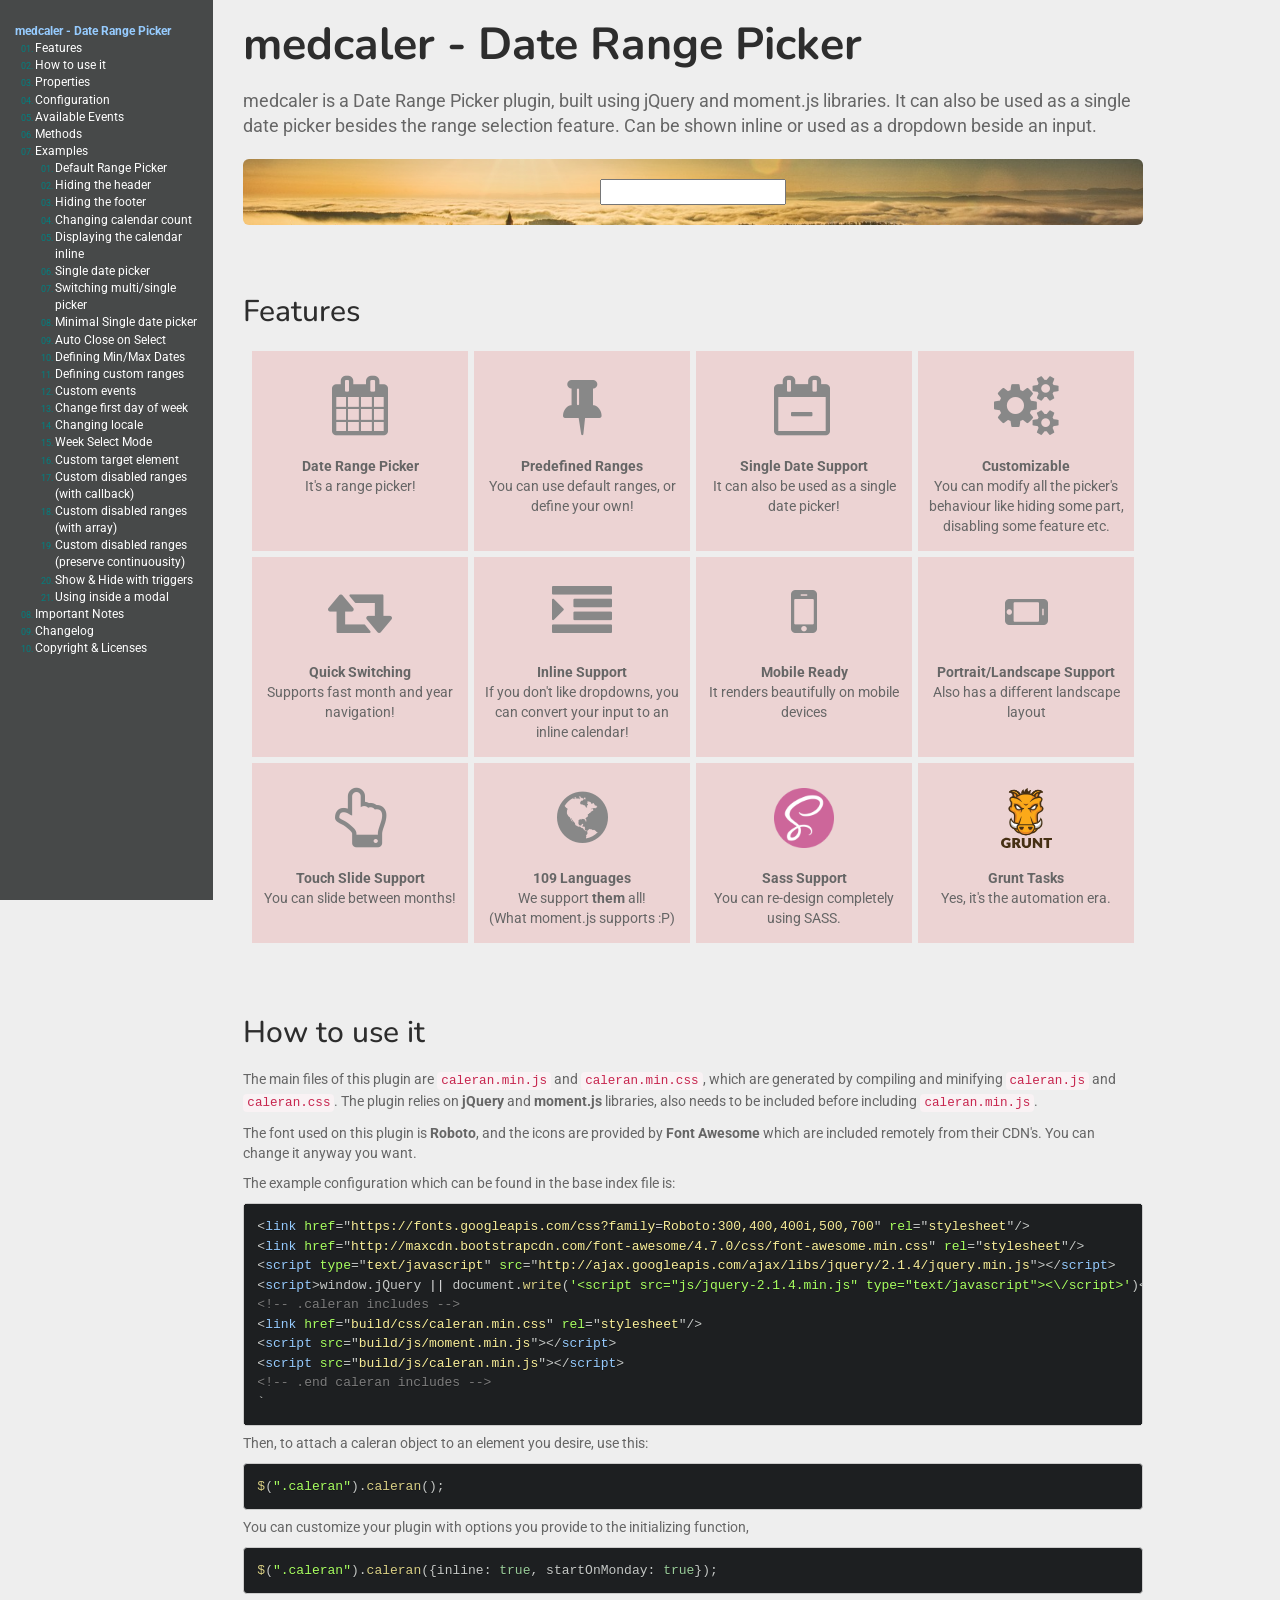
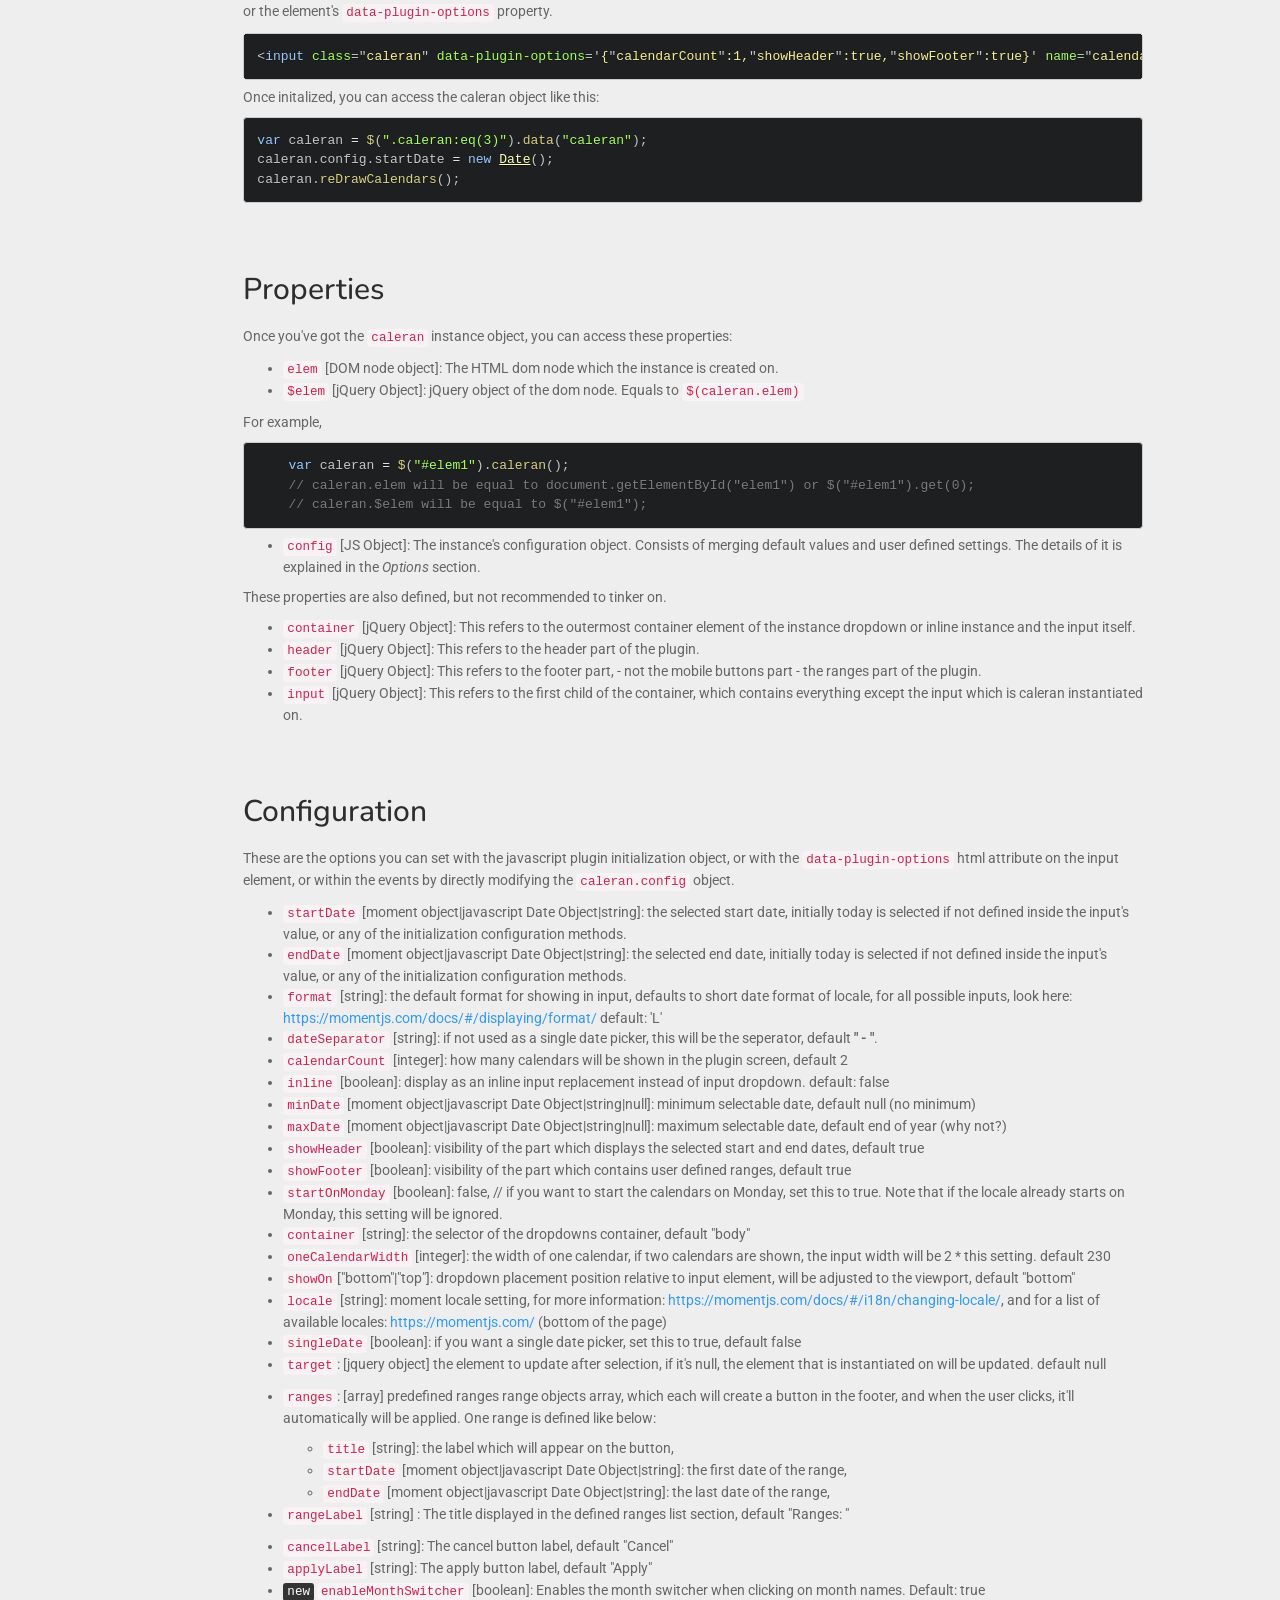
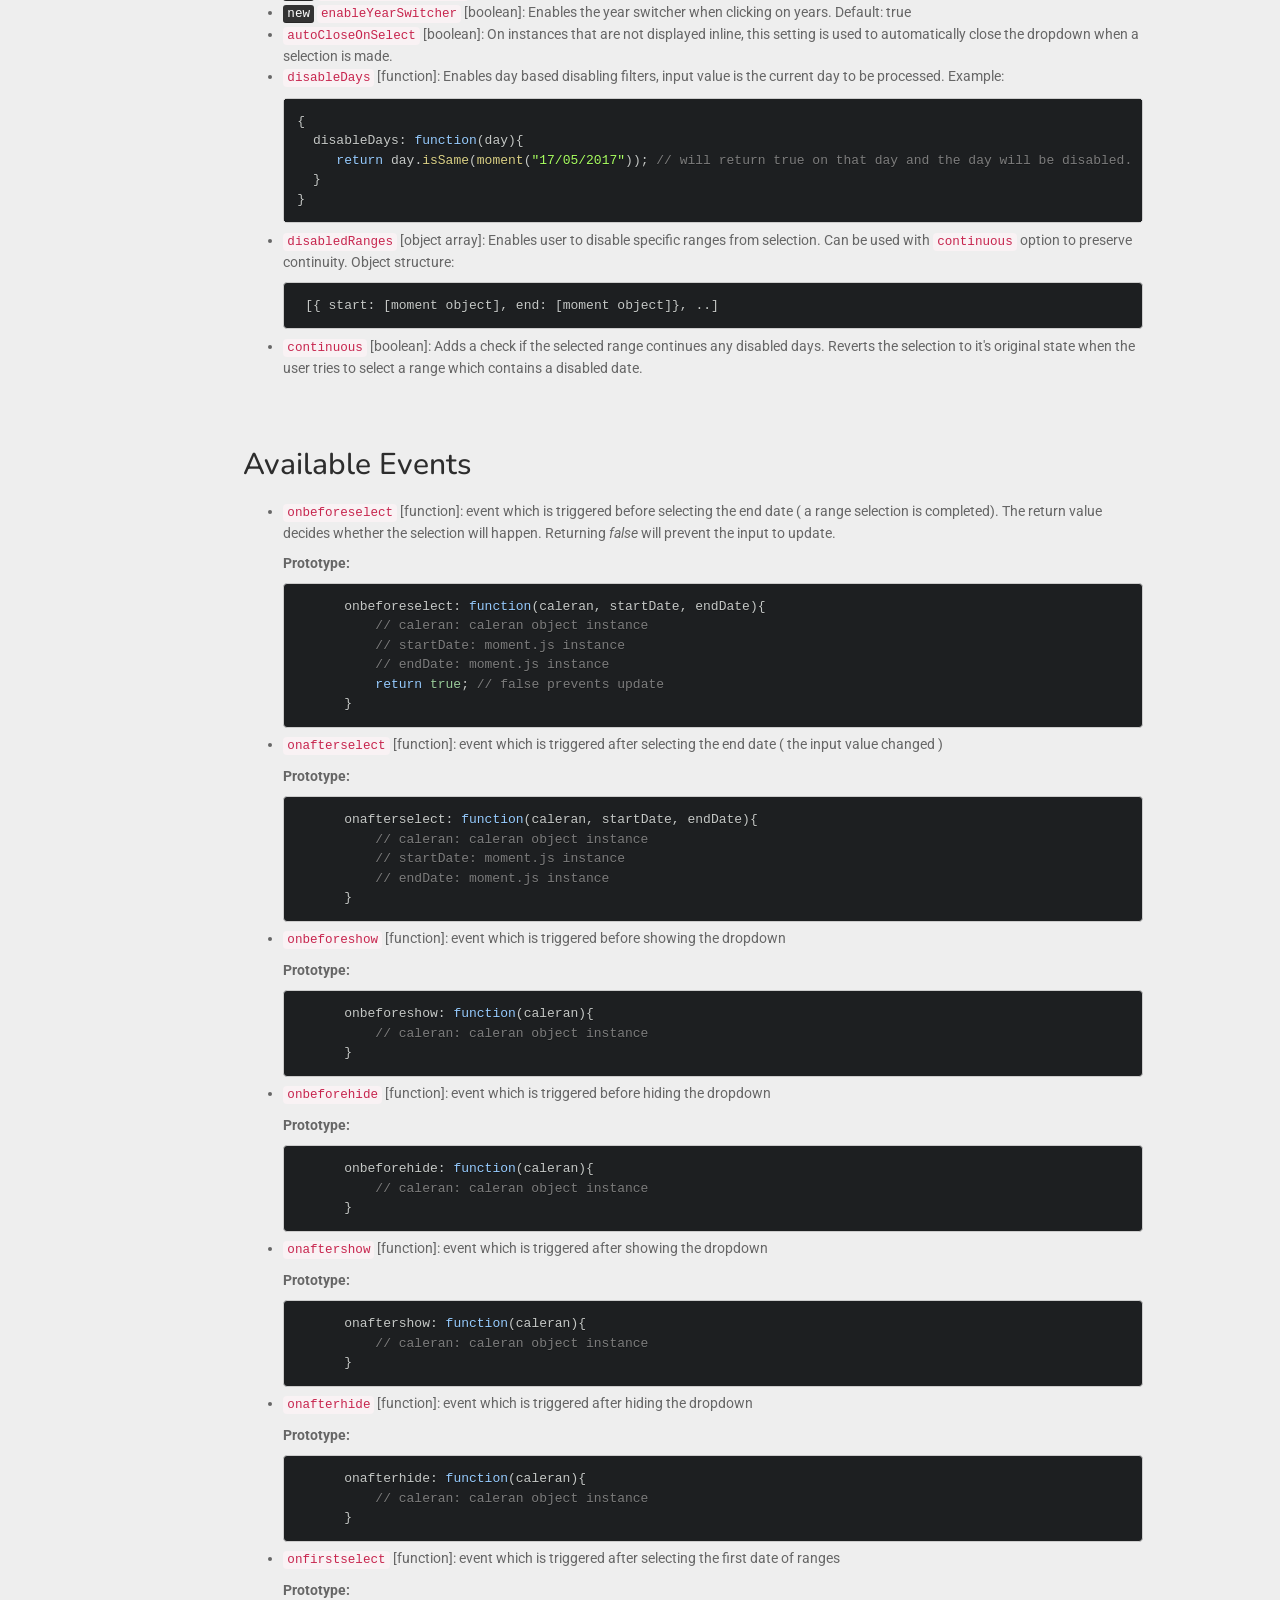
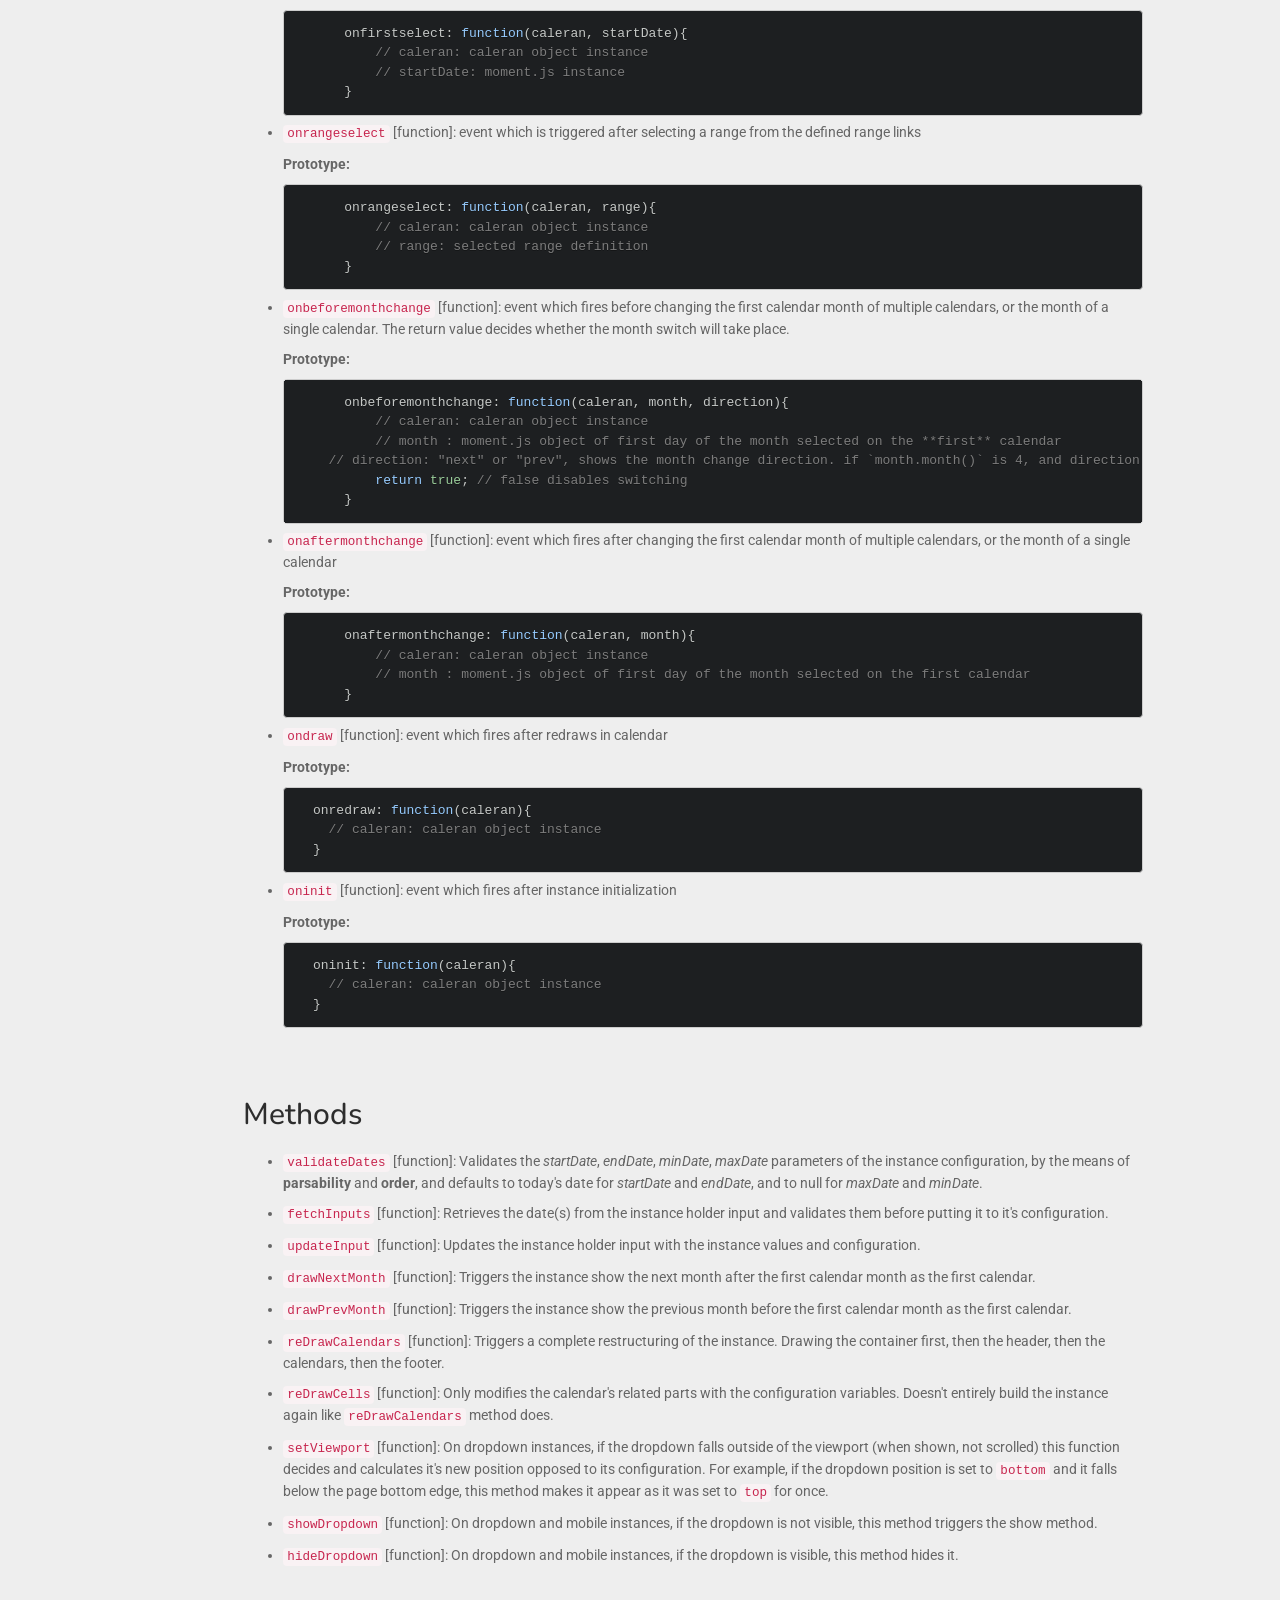
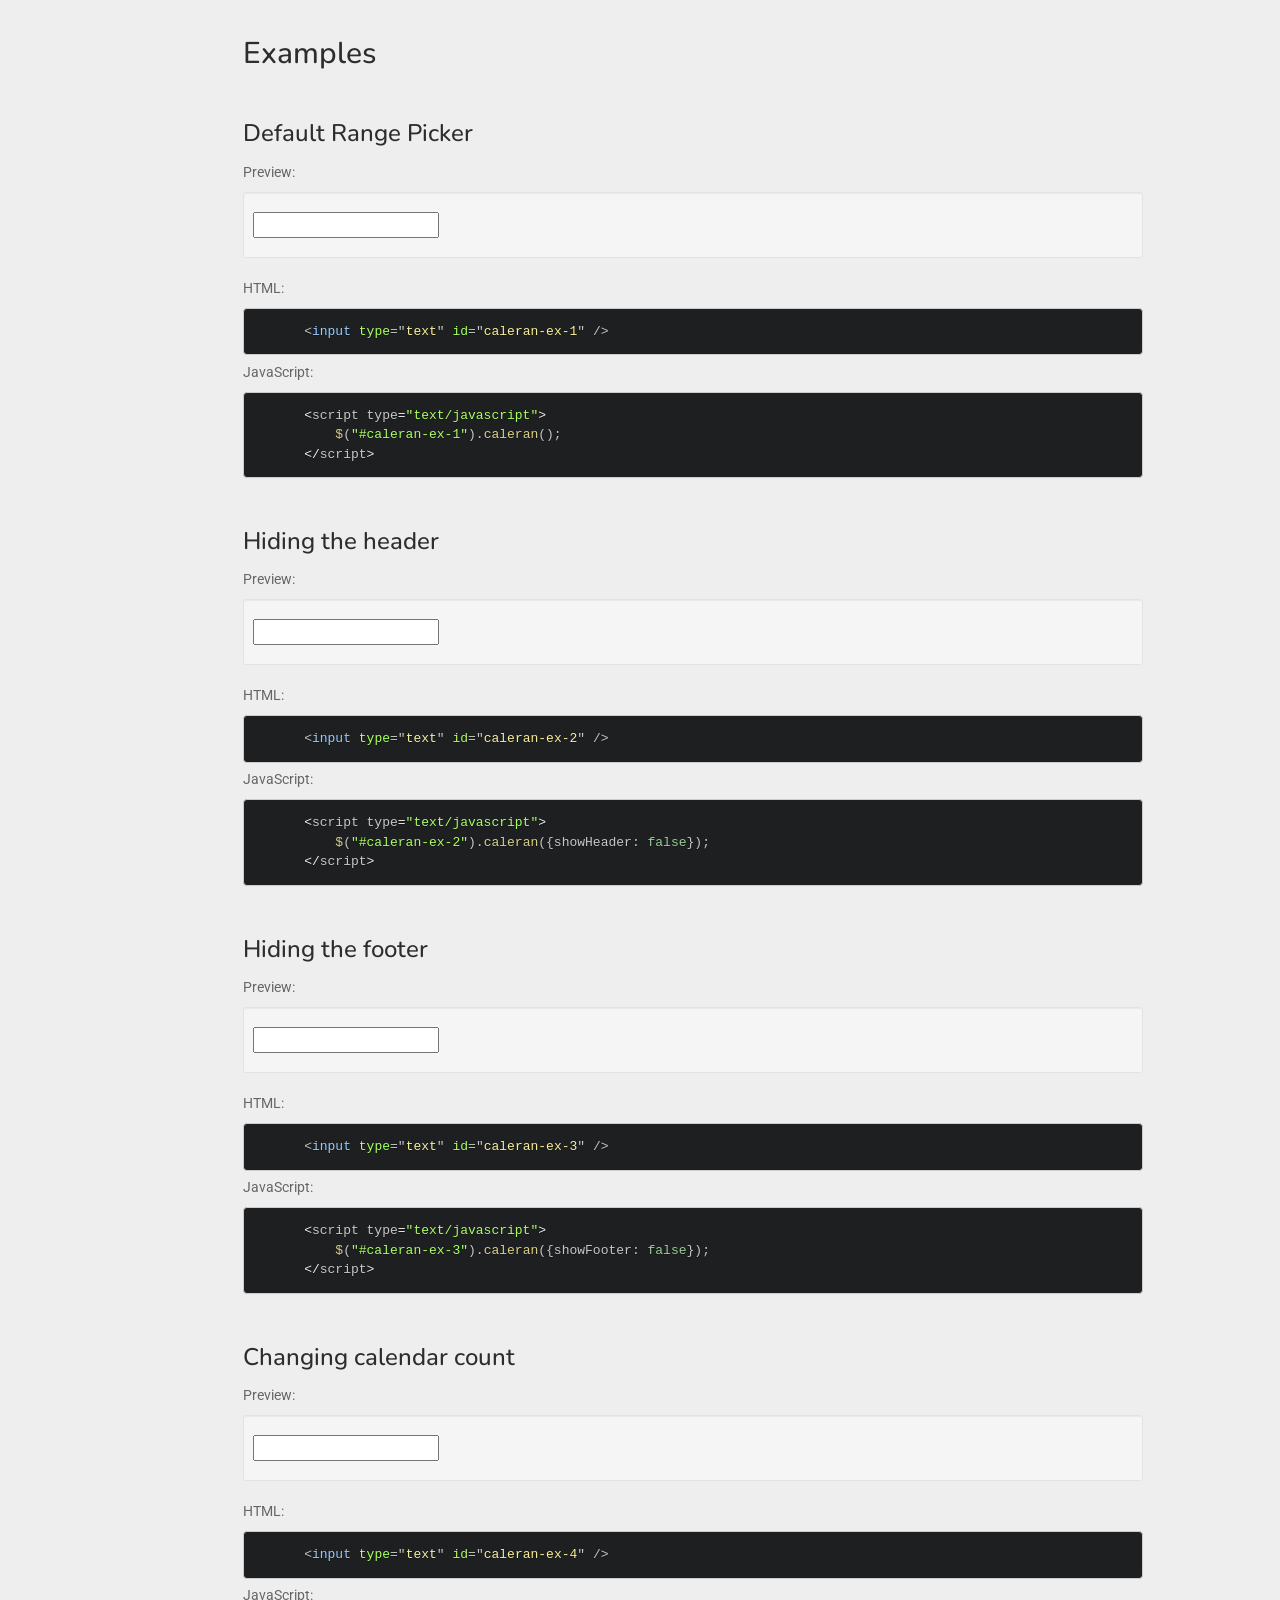
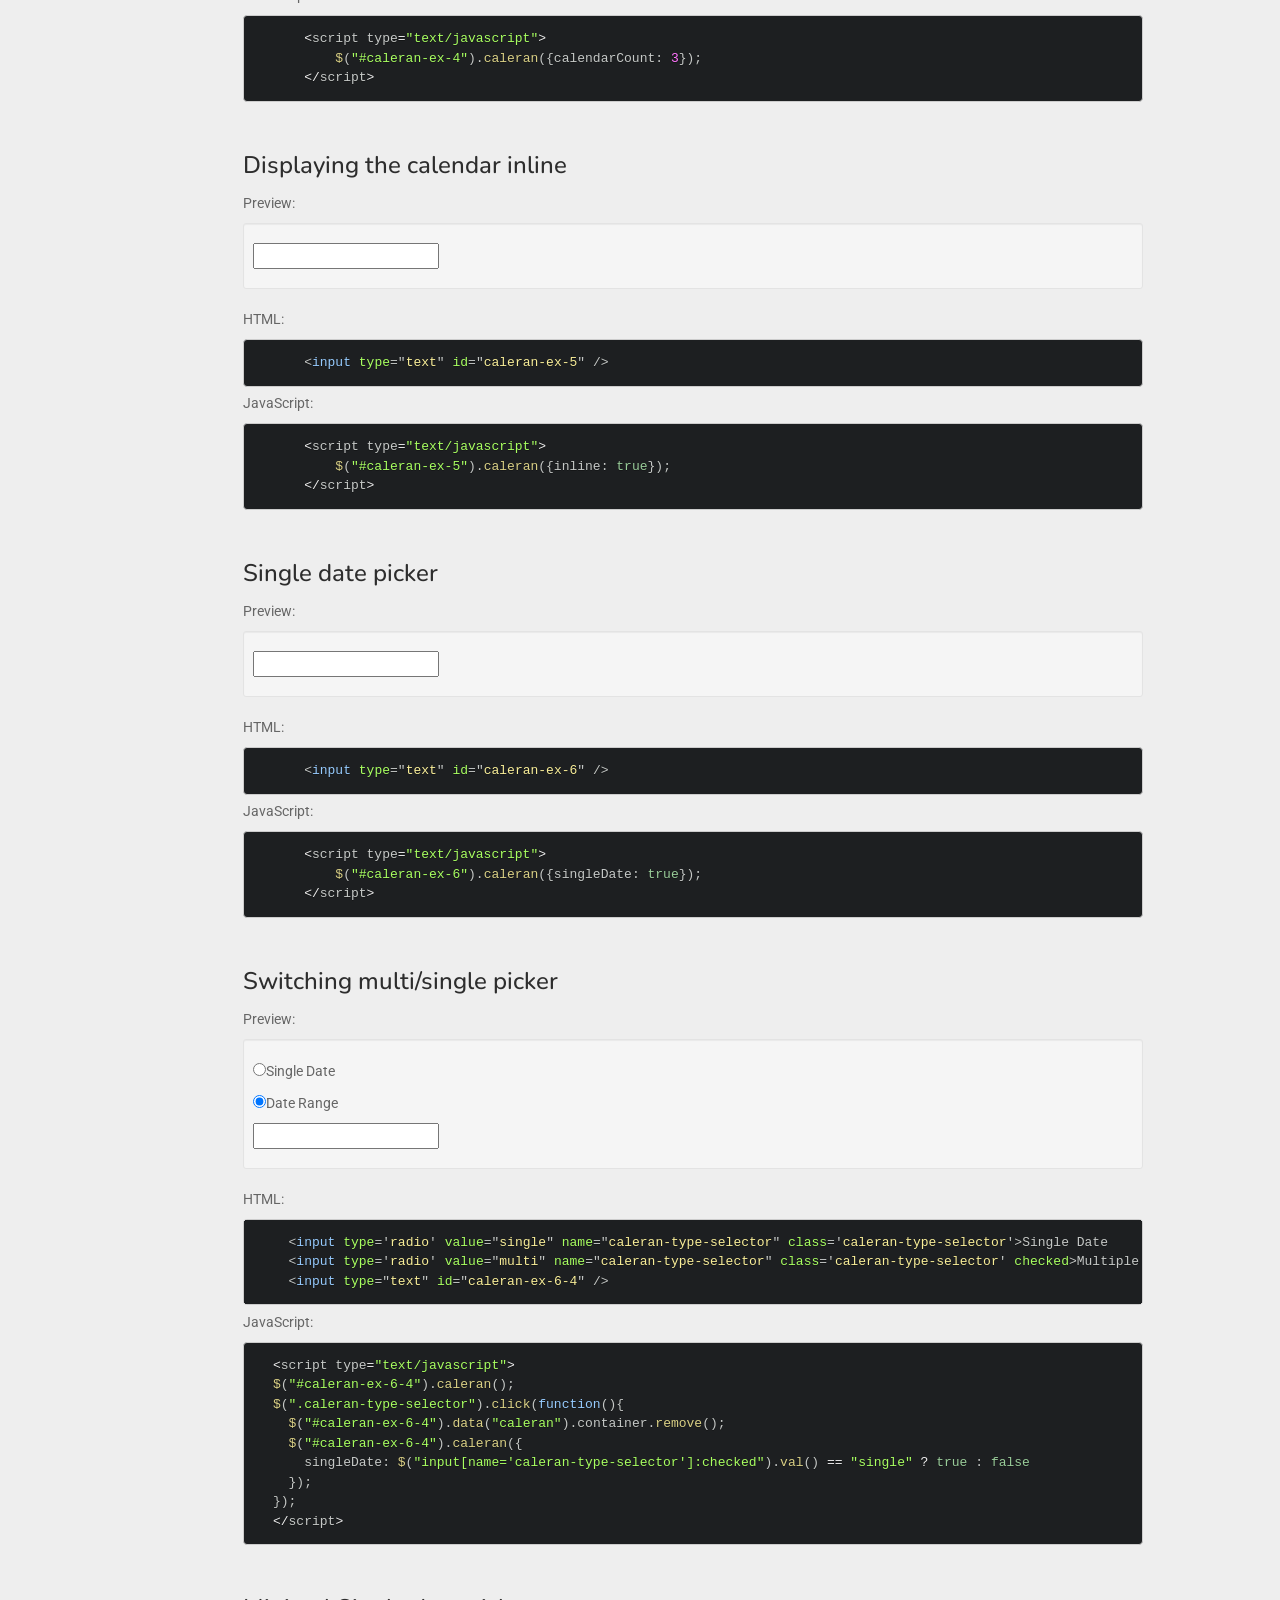
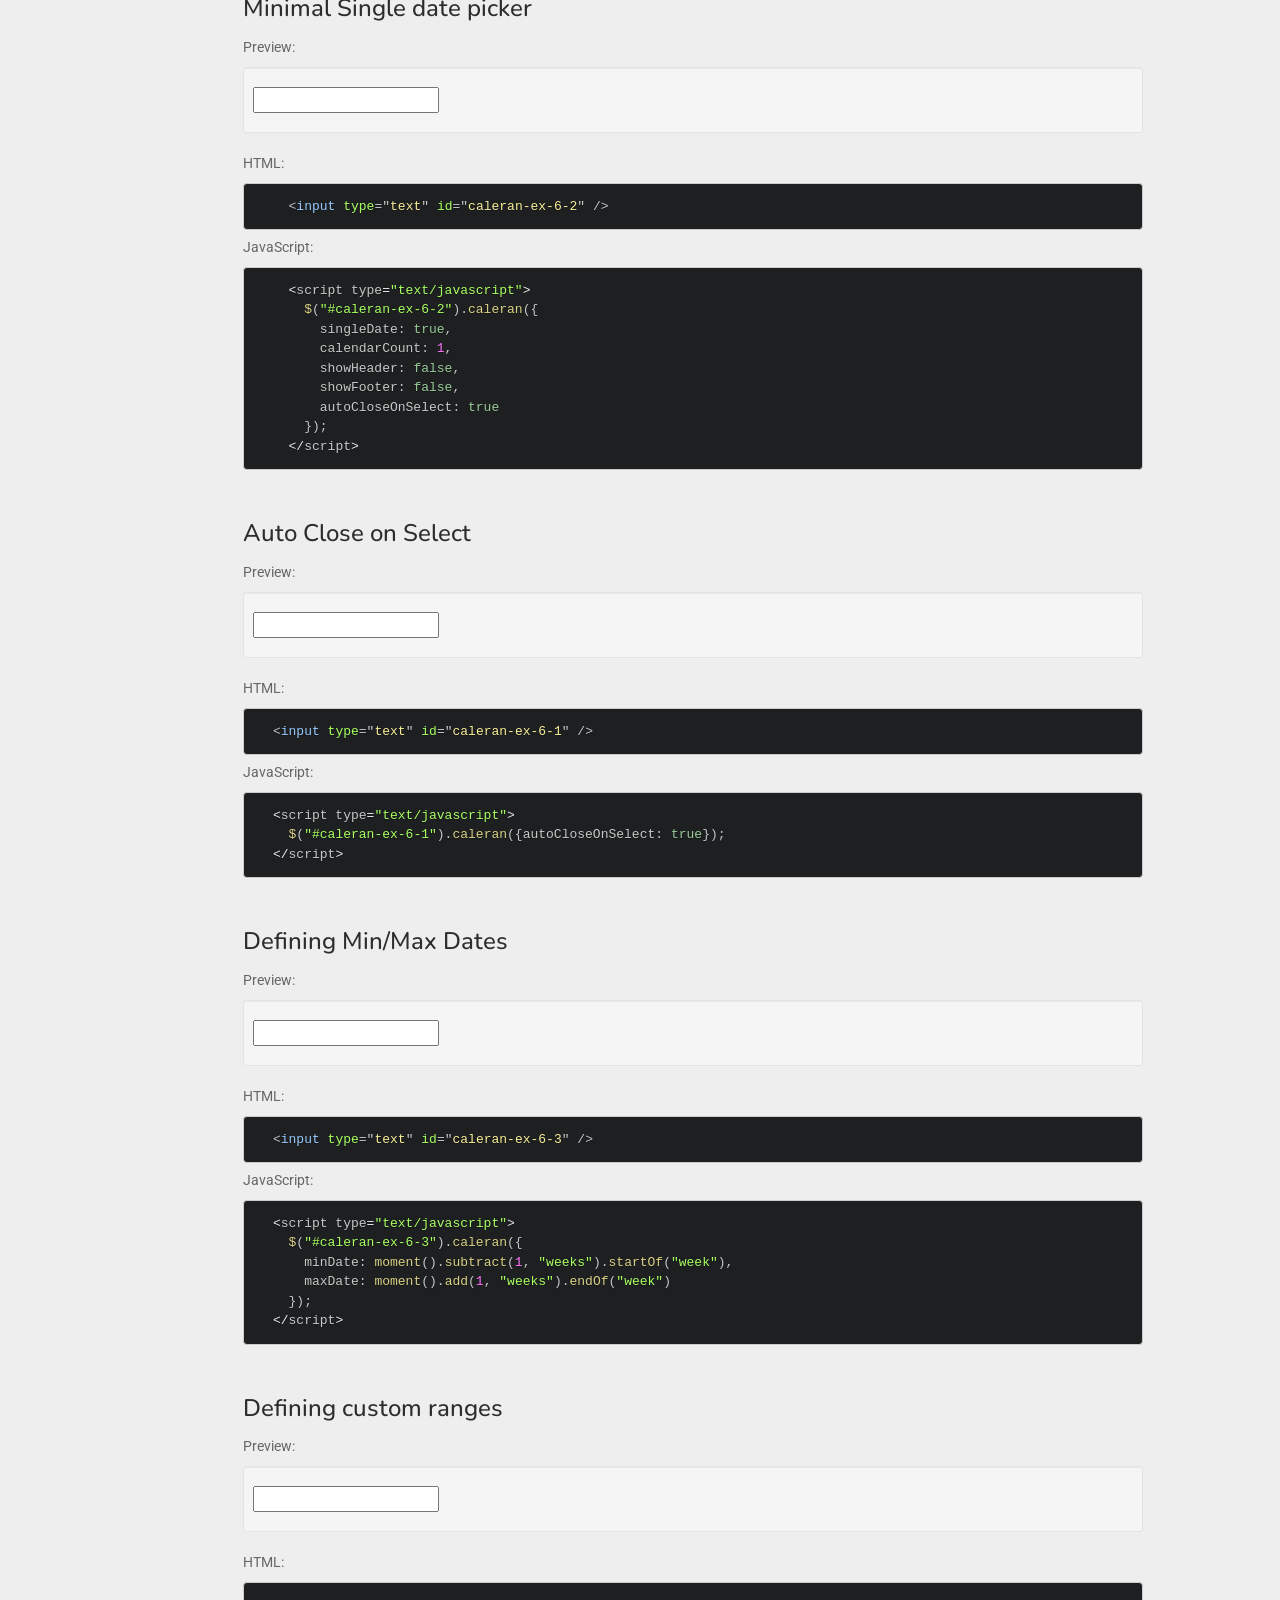
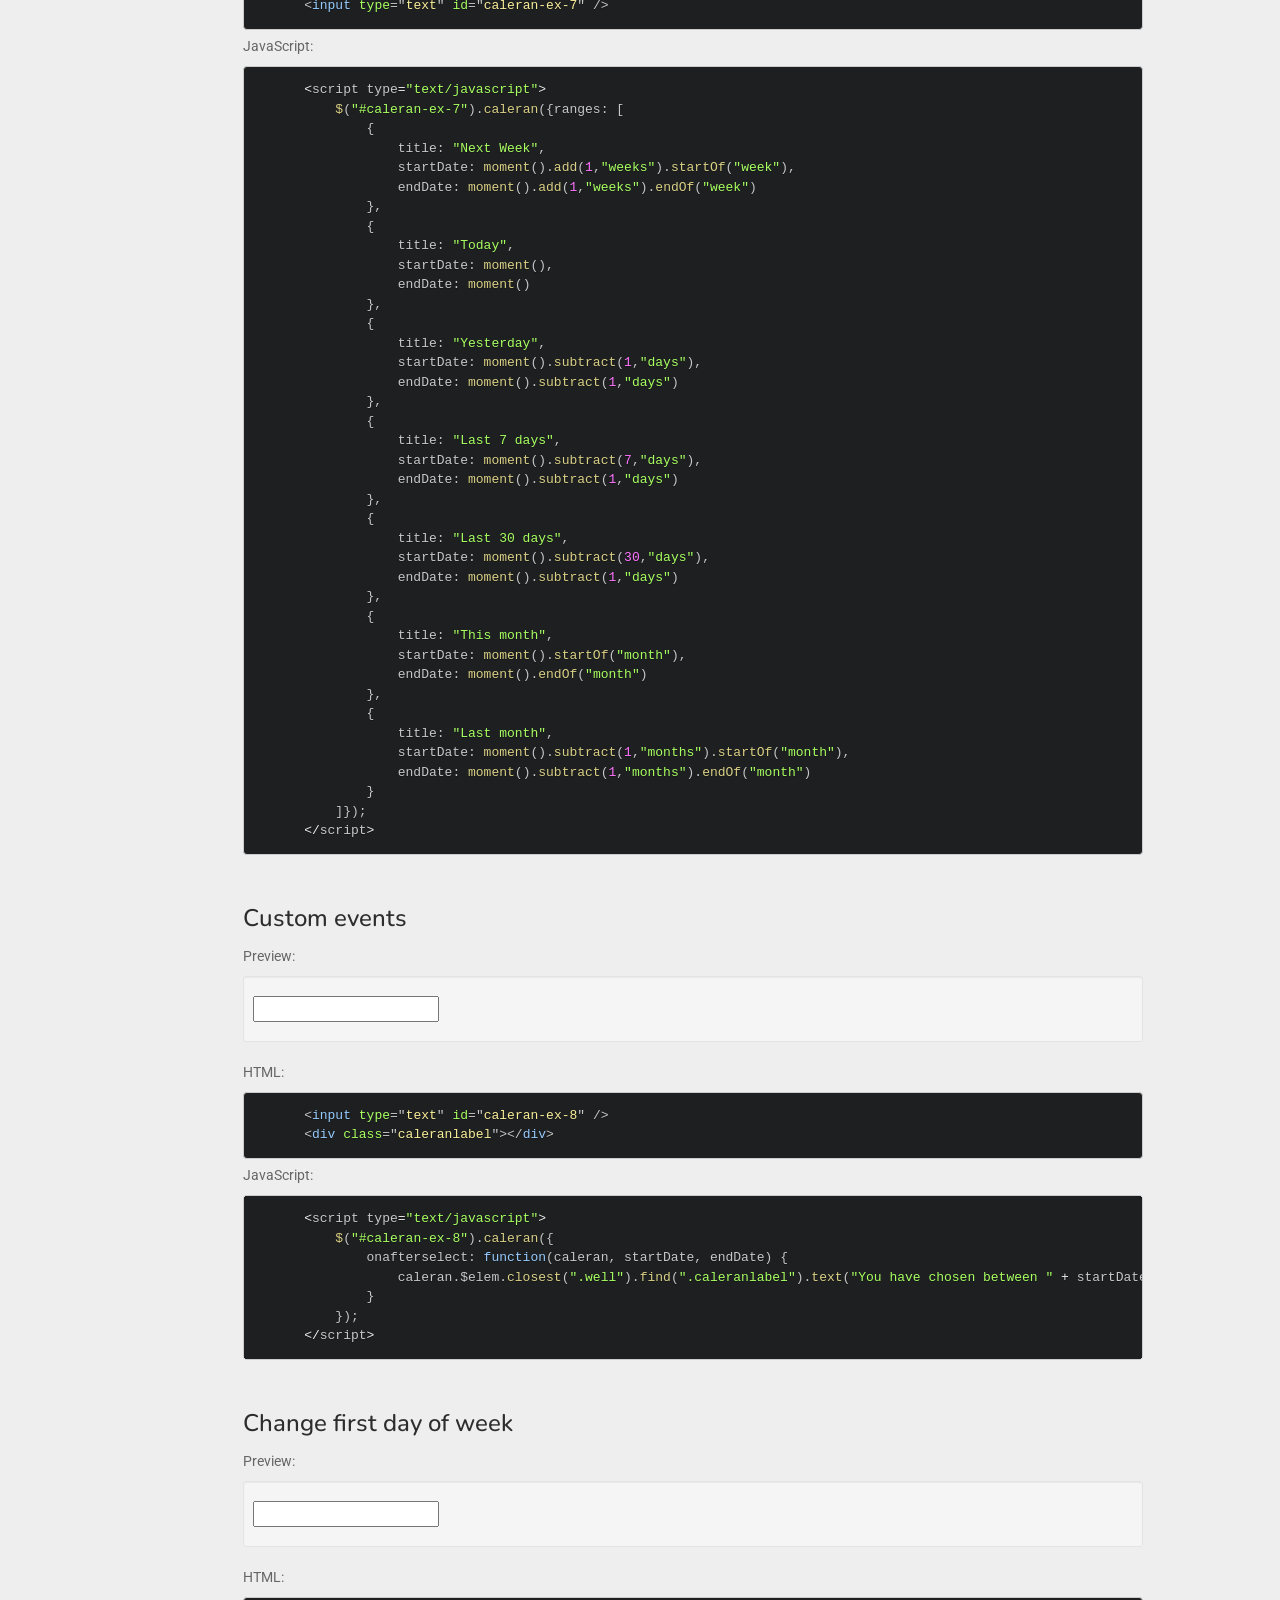
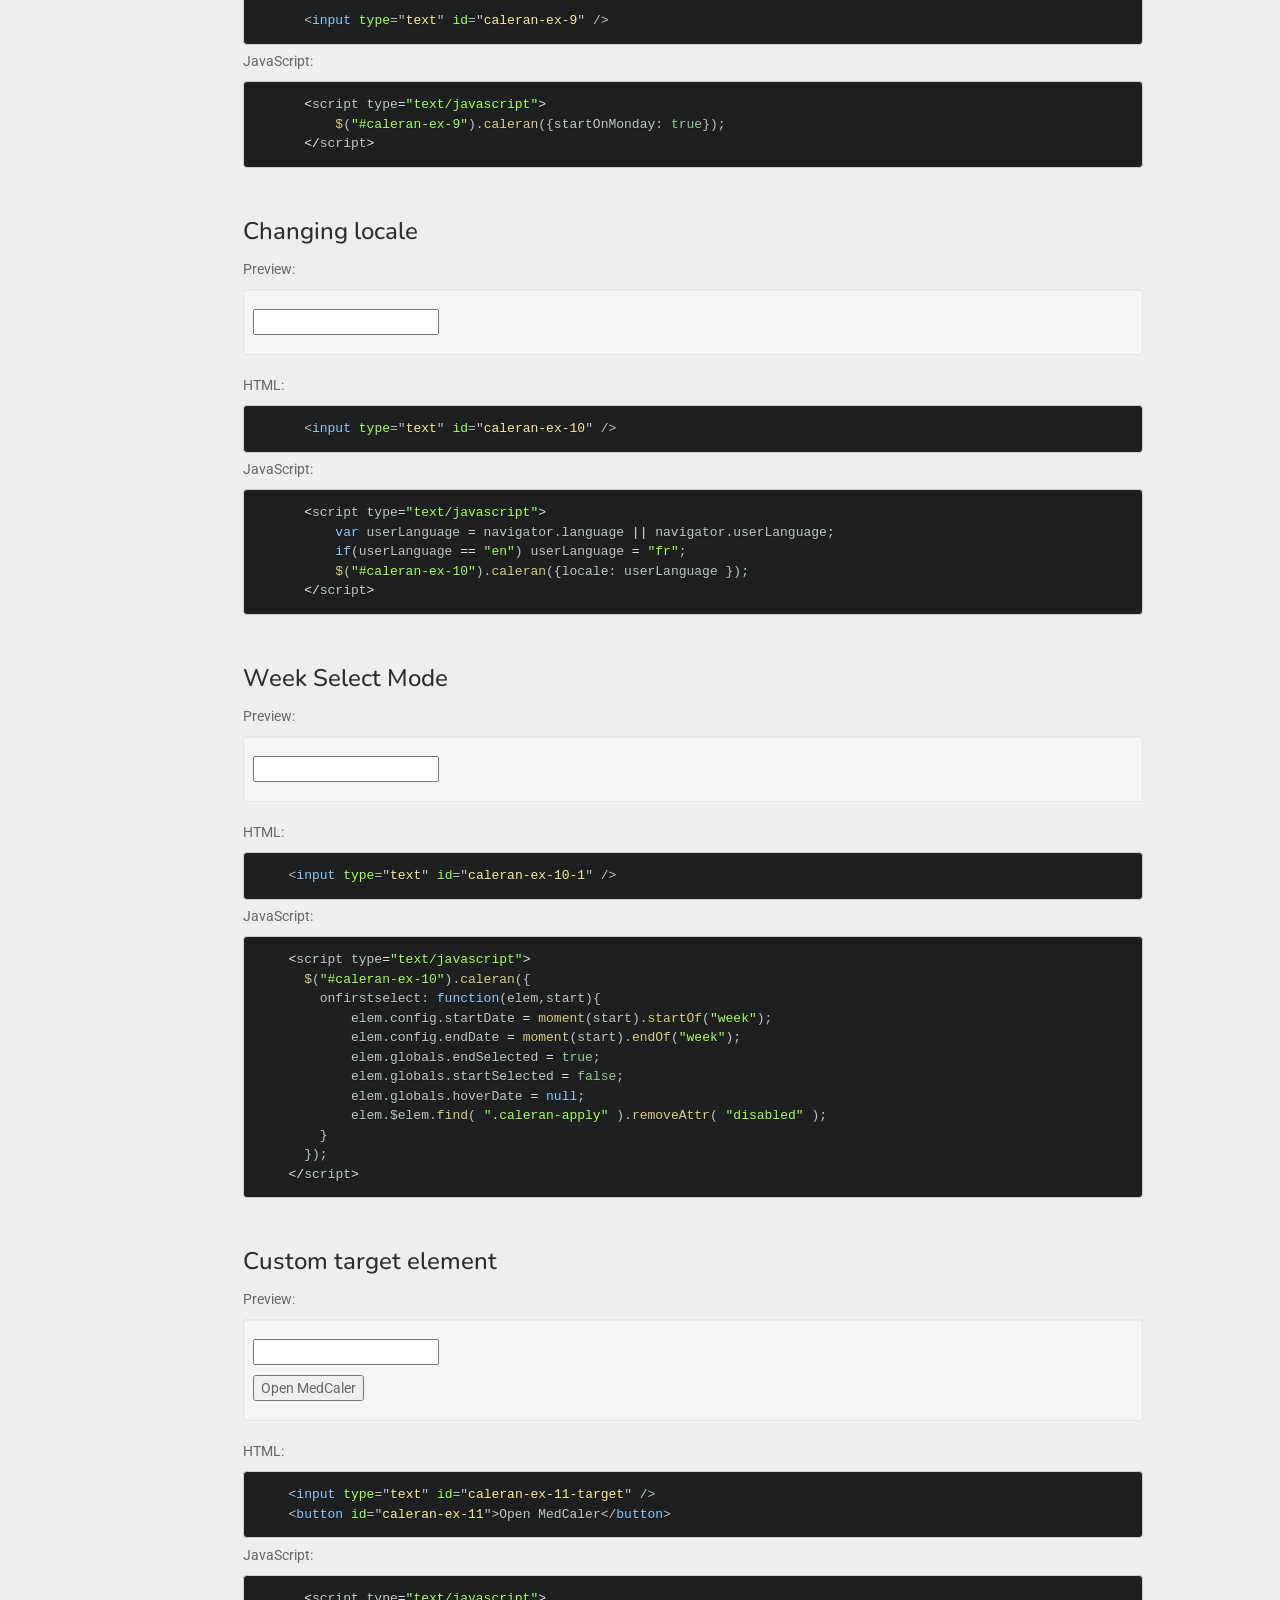
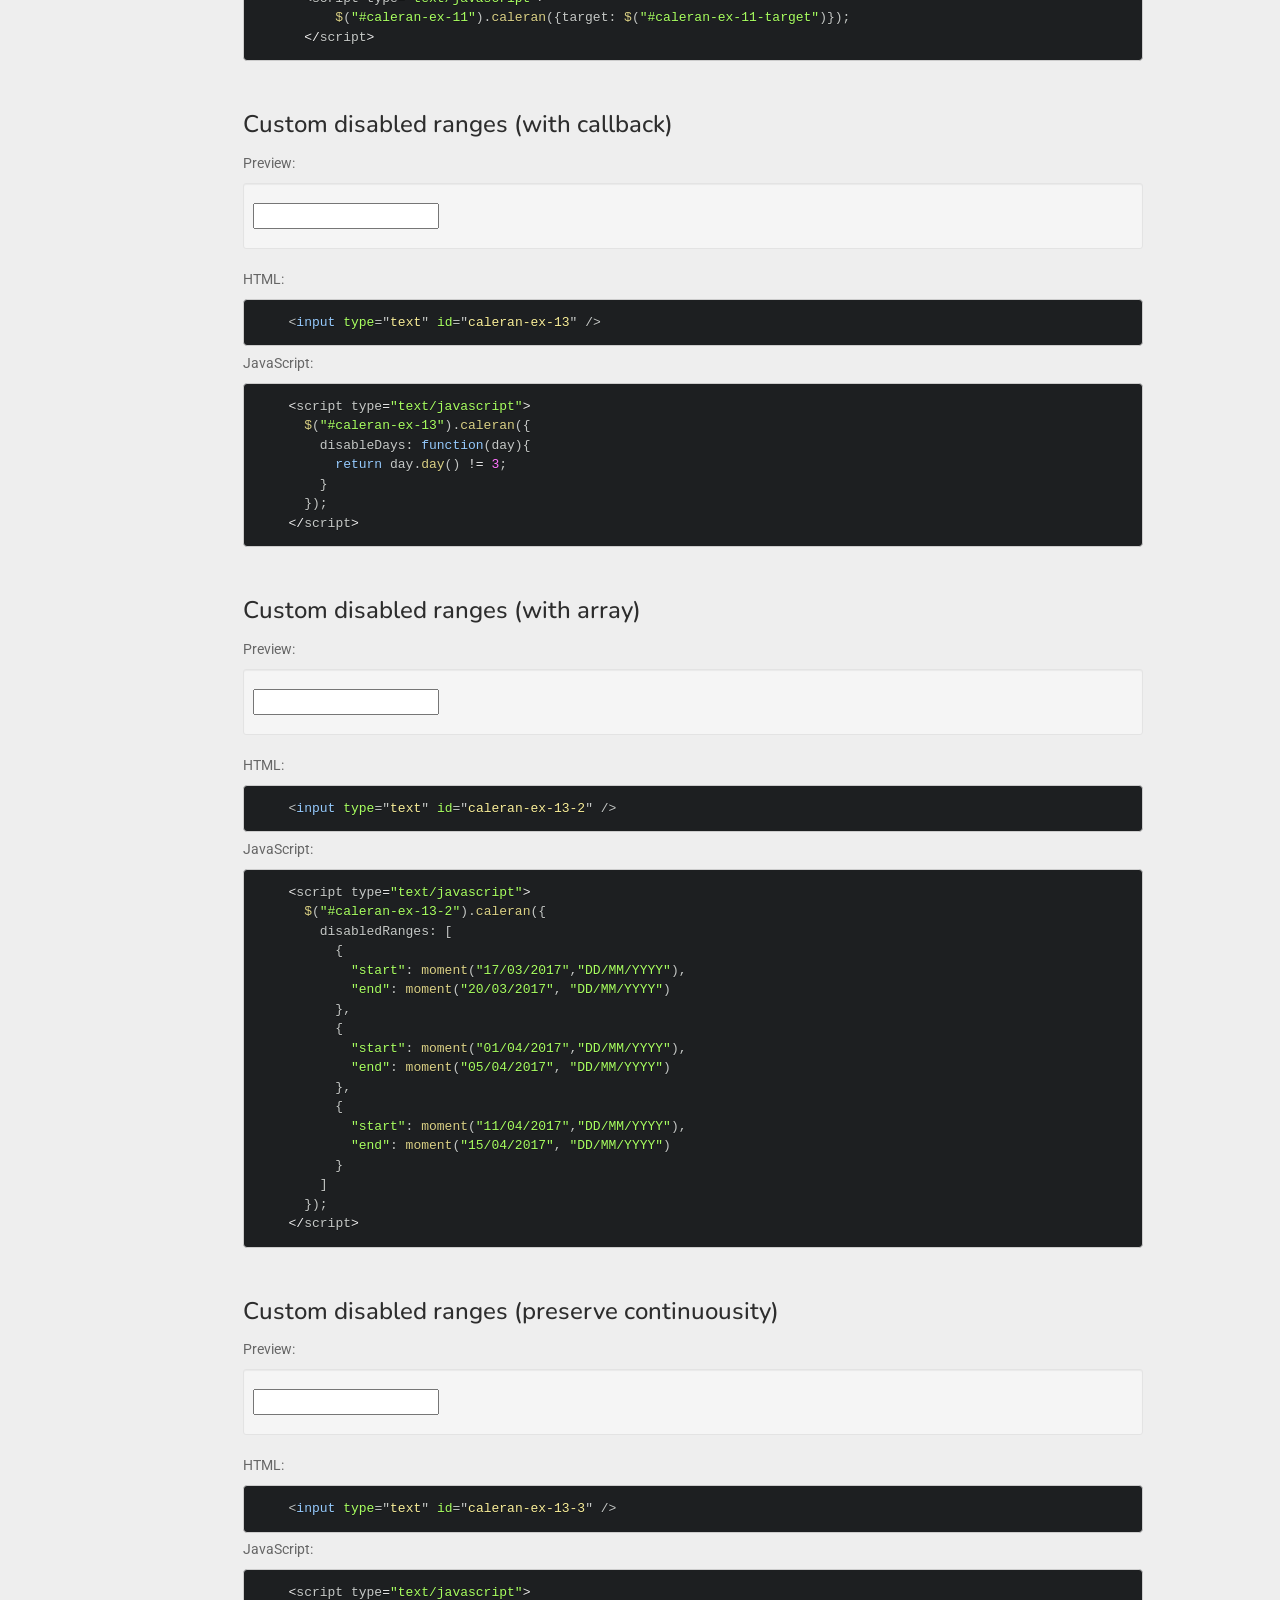
==== index.html @ 77a4270a "myrthemesite" ====
<!DOCTYPE  html>
<html>
<meta http-equiv="content-type" content="text/html;charset=UTF-8" />
<head>
        <meta charset="utf-8" />
        <meta name="viewport" content="width=device-width, initial-scale=1, maximum-scale=1, user-scalable=no">
        <title>
            medcaler - Date Range Picker
        </title>
        <link href="includes/bootstrap.min.css" rel="stylesheet" />
        <link href="includes/prism.css" rel="stylesheet" />
        <link href="includes/toc.css" rel="stylesheet" />
        <script type="text/javascript" src="ajax.googleapis.com/ajax/libs/jquery/2.1.4/jquery.min.js"></script>
		<script>window.jQuery || document.write('<scr'+'ipt src="../js/jquery-2.1.4.min.js" type="text/javascript"><\/scr'+'ipt>')</script>
		<script src="maxcdn.bootstrapcdn.com/bootstrap/3.3.5/js/bootstrap.min.js"></script>
        <script src="includes/prism.js" type="text/javascript"></script>
        <script src="includes/toc.min.js" type="text/javascript"></script>
        <!-- caleran includes -->
        <link href="https://fonts.googleapis.com/css?family=Roboto:300,400,400i,500,700" rel="stylesheet"/>
        <link href="css/caleran.min.css" rel="stylesheet"/>
        <link href="maxcdn.bootstrapcdn.com/font-awesome/4.7.0/css/font-awesome.min.css" rel="stylesheet"/>
        <script src="js/moment.min.js"></script>
    	<script src="js/caleran.obf.js"></script>
        <!-- end caleran includes -->
    </head>
    <body>        
    	<div class="container-fluid">
    		<div class="row content-all">    			
                <div class="col-md-2 hidden-sm toc-container" id="scrollspy"></div>
    			<div class="col-md-9 col-md-offset-2 col-sm-12 contents" id="contents"><h1 id="caleran-date-range-picker">medcaler - Date Range Picker</h1>
<blockquote>
<p>medcaler is a Date Range Picker plugin, built using jQuery and moment.js libraries. It can also be used as a single date picker besides the range selection feature. Can be shown inline or used as a dropdown beside an input.</p>
</blockquote>
<div class="example-container">
<input type="text" id="caleran-header" />
</div>

<script type="text/javascript">$("#caleran-header").caleran({inline:true});</script>



<h2 id="features">Features</h2>
<div class="row doc-feature-container">
  <div class="doc-feature"><div><i class="fa fa-calendar"></i></div><b>Date Range Picker</b><p>It&#39;s a range picker!</p></div>
  <div class="doc-feature"><div><i class="fa fa-thumb-tack"></i></div><b>Predefined Ranges</b><p>You can use default ranges, or define your own!</p></div>
  <div class="doc-feature"><div><i class="fa fa-calendar-minus-o"></i></div><b>Single Date Support</b><p>It can also be used as a single date picker!</p></div>
  <div class="doc-feature"><div><i class="fa fa-cogs"></i></div><b>Customizable</b><p>You can modify all the picker&#39;s behaviour like hiding some part, disabling some feature etc.</p></div>
</div>
<div class="row doc-feature-container">
  <div class="doc-feature"><div><i class="fa fa-retweet"></i></div><b>Quick Switching</b><p>Supports fast month and year navigation!</p></div>
  <div class="doc-feature"><div><i class="fa fa-indent"></i></div><b>Inline Support</b><p>If you don&#39;t like dropdowns, you can convert your input to an inline calendar!</p></div>
  <div class="doc-feature"><div><i class="fa fa-mobile"></i></div><b>Mobile Ready</b><p>It renders beautifully on mobile devices</p></div>
  <div class="doc-feature"><div><i class="fa fa-mobile fa-rotate-90"></i></div><b>Portrait/Landscape Support</b><p>Also has a different landscape layout</p></div>
</div>
<div class="row doc-feature-container">
  <div class="doc-feature"><div><i class="fa fa-hand-o-up"></i></div><b>Touch Slide Support</b><p>You can slide between months!</p></div>
  <div class="doc-feature"><div><i class="fa fa-globe"></i></div><b>109 Languages</b><p>We support <strong>them</strong> all!<br>(What moment.js supports :P)</p></div><br>  <div class="doc-feature"><div><img src="includes/sass.png"></div><b>Sass Support</b><p>You can re-design completely using SASS.</p></div>
  <div class="doc-feature"><div><img src="includes/grunt.svg"></div><b>Grunt Tasks</b><p>Yes, it&#39;s the automation era.</p></div><br></div>

<h2 id="how-to-use-it">How to use it</h2>
<p>The main files of this plugin are <code>caleran.min.js</code> and <code>caleran.min.css</code>, which are generated by compiling and minifying <code>caleran.js</code> and <code>caleran.css</code>. The plugin relies on <strong>jQuery</strong> and <strong>moment.js</strong> libraries, also needs to be included before including <code>caleran.min.js</code>.</p>
<p>The font used on this plugin is <strong>Roboto</strong>, and the icons are provided by <strong>Font Awesome</strong> which are included remotely from their CDN&#39;s. You can change it anyway you want.</p>
<p>The example configuration which can be found in the base index file is:</p>
<pre><code class="lang-html">&lt;link href=&quot;https://fonts.googleapis.com/css?family=Roboto:300,400,400i,500,700&quot; rel=&quot;stylesheet&quot;/&gt;
&lt;link href=&quot;http://maxcdn.bootstrapcdn.com/font-awesome/4.7.0/css/font-awesome.min.css&quot; rel=&quot;stylesheet&quot;/&gt;
&lt;script type=&quot;text/javascript&quot; src=&quot;http://ajax.googleapis.com/ajax/libs/jquery/2.1.4/jquery.min.js&quot;&gt;&lt;/script&gt;
&lt;script&gt;window.jQuery || document.write(&#39;&lt;script src=&quot;js/jquery-2.1.4.min.js&quot; type=&quot;text/javascript&quot;&gt;&lt;\/script&gt;&#39;)&lt;/script&gt;
&lt;!-- .caleran includes --&gt;
&lt;link href=&quot;build/css/caleran.min.css&quot; rel=&quot;stylesheet&quot;/&gt;
&lt;script src=&quot;build/js/moment.min.js&quot;&gt;&lt;/script&gt;
&lt;script src=&quot;build/js/caleran.min.js&quot;&gt;&lt;/script&gt;
&lt;!-- .end caleran includes --&gt;
`
</code></pre>
<p>Then, to attach a caleran object to an element you desire, use this:</p>
<pre><code class="lang-javascript">$(&quot;.caleran&quot;).caleran();
</code></pre>
<p>You can customize your plugin with options you provide to the initializing function,</p>
<pre><code class="lang-javascript">$(&quot;.caleran&quot;).caleran({inline: true, startOnMonday: true});
</code></pre>
<p>or the element&#39;s <code>data-plugin-options</code> property.</p>
<pre><code class="lang-html">&lt;input class=&quot;caleran&quot; data-plugin-options=&#39;{&quot;calendarCount&quot;:1,&quot;showHeader&quot;:true,&quot;showFooter&quot;:true}&#39; name=&quot;calendar-input&quot; type=&quot;text&quot; value=&quot;08.08.2017 - 08.09.2017&quot;/&gt;
</code></pre>
<p>Once initalized, you can access the caleran object like this:</p>
<pre><code class="lang-javascript">var caleran = $(&quot;.caleran:eq(3)&quot;).data(&quot;caleran&quot;);
caleran.config.startDate = new Date();
caleran.reDrawCalendars();
</code></pre>
<h2 id="properties">Properties</h2>
<p>Once you&#39;ve got the <code>caleran</code> instance object, you can access these properties:</p>
<ul>
<li><code>elem</code> [DOM node object]: The HTML dom node which the instance is created on.</li>
<li><code>$elem</code> [jQuery Object]: jQuery object of the dom node. Equals to <code>$(caleran.elem)</code></li>
</ul>
<p>For example,</p>
<pre><code class="lang-javascript">    var caleran = $(&quot;#elem1&quot;).caleran();
    // caleran.elem will be equal to document.getElementById(&quot;elem1&quot;) or $(&quot;#elem1&quot;).get(0);
    // caleran.$elem will be equal to $(&quot;#elem1&quot;);
</code></pre>
<ul>
<li><code>config</code> [JS Object]: The instance&#39;s configuration object. Consists of merging default values and user defined settings. The details of it is explained in the <em>Options</em> section.</li>
</ul>
<p>These properties are also defined, but not recommended to tinker on.</p>
<ul>
<li><code>container</code> [jQuery Object]: This refers to the outermost container element of the instance dropdown or inline instance and the input itself.</li>
<li><code>header</code> [jQuery Object]: This refers to the header part of the plugin.</li>
<li><code>footer</code> [jQuery Object]: This refers to the footer part, - not the mobile buttons part - the ranges part of the plugin.</li>
<li><code>input</code> [jQuery Object]: This refers to the first child of the container, which contains everything except the input which is caleran instantiated on.</li>
</ul>
<h2 id="configuration">Configuration</h2>
<p>These are the options you can set with the javascript plugin initialization object, or with the <code>data-plugin-options</code> html attribute on the input element, or within the events by directly modifying the <code>caleran.config</code> object.</p>
<ul>
<li><code>startDate</code> [moment object|javascript Date Object|string]: the selected start date, initially today is selected if not defined inside the input&#39;s value, or any of the initialization configuration methods.</li>
<li><code>endDate</code> [moment object|javascript Date Object|string]: the selected end date, initially today is selected if not defined inside the input&#39;s value, or any of the initialization configuration methods.</li>
<li><code>format</code> [string]: the default format for showing in input, defaults to short date format of locale, for all possible inputs, look here: <a href="https://momentjs.com/docs/#/displaying/format/">https://momentjs.com/docs/#/displaying/format/</a> default: &#39;L&#39;</li>
<li><code>dateSeparator</code> [string]: if not used as a single date picker, this will be the seperator, default <strong>&quot; - &quot;</strong>.</li>
<li><code>calendarCount</code> [integer]: how many calendars will be shown in the plugin screen, default 2</li>
<li><code>inline</code> [boolean]: display as an inline input replacement instead of input dropdown. default: false</li>
<li><code>minDate</code> [moment object|javascript Date Object|string|null]: minimum selectable date, default null (no minimum)</li>
<li><code>maxDate</code> [moment object|javascript Date Object|string|null]: maximum selectable date, default end of year (why not?)</li>
<li><code>showHeader</code> [boolean]: visibility of the part which displays the selected start and end dates, default true</li>
<li><code>showFooter</code> [boolean]: visibility of the part which contains user defined ranges, default true</li>
<li><code>startOnMonday</code> [boolean]: false, // if you want to start the calendars on Monday, set this to true. Note that if the locale already starts on Monday, this setting will be ignored.</li>
<li><code>container</code> [string]: the selector of the dropdowns container, default &quot;body&quot;</li>
<li><code>oneCalendarWidth</code> [integer]: the width of one calendar, if two calendars are shown, the input width will be 2 * this setting. default 230</li>
<li><code>showOn</code>[&quot;bottom&quot;|&quot;top&quot;]: dropdown placement position relative to input element, will be adjusted to the viewport, default &quot;bottom&quot;</li>
<li><code>locale</code> [string]: moment locale setting, for more information: <a href="https://momentjs.com/docs/#/i18n/changing-locale/">https://momentjs.com/docs/#/i18n/changing-locale/</a>, and for a list of available locales: <a href="https://momentjs.com/">https://momentjs.com/</a> (bottom of the page)</li>
<li><code>singleDate</code> [boolean]: if you want a single date picker, set this to true, default false</li>
<li><p><code>target</code>: [jquery object] the element to update after selection, if it&#39;s null, the element that is instantiated on will be updated. default null</p>
</li>
<li><p><code>ranges</code>: [array] predefined ranges range objects array, which each will create a button in the footer, and when the user clicks, it&#39;ll automatically will be applied. One range is defined like below:</p>
<ul>
<li><code>title</code> [string]: the label which will appear on the button,</li>
<li><code>startDate</code> [moment object|javascript Date Object|string]: the first date of the range,</li>
<li><code>endDate</code> [moment object|javascript Date Object|string]: the last date of the range,</li>
</ul>
</li>
<li><p><code>rangeLabel</code> [string] : The title displayed in the defined ranges list section, default &quot;Ranges: &quot;</p>
</li>
<li><code>cancelLabel</code> [string]: The cancel button label, default &quot;Cancel&quot;</li>
<li><code>applyLabel</code> [string]: The apply button label,  default &quot;Apply&quot;</li>
<li><kbd>new</kbd> <code>enableMonthSwitcher</code> [boolean]: Enables the month switcher when clicking on month names. Default: true</li>
<li><kbd>new</kbd> <code>enableYearSwitcher</code> [boolean]: Enables the year switcher when clicking on years. Default: true</li>
<li><code>autoCloseOnSelect</code> [boolean]: On instances that are not displayed inline, this setting is used to automatically close the dropdown when a selection is made.</li>
<li><p><code>disableDays</code> [function]: Enables day based disabling filters, input value is the current day to be processed. Example:</p>
<pre><code class="lang-javascript">{
  disableDays: function(day){
     return day.isSame(moment(&quot;17/05/2017&quot;)); // will return true on that day and the day will be disabled.
  }
}
</code></pre>
</li>
<li><p><code>disabledRanges</code> [object array]: Enables user to disable specific ranges from selection. Can be used with <code>continuous</code> option to preserve continuity. Object structure:</p>
<pre><code class="lang-javascript"> [{ start: [moment object], end: [moment object]}, ..]
</code></pre>
</li>
<li><code>continuous</code> [boolean]: Adds a check if the selected range continues any disabled days. Reverts the selection to it&#39;s original state when the user tries to select a range which contains a disabled date.</li>
</ul>
<h2 id="available-events">Available Events</h2>
<ul>
<li><p><code>onbeforeselect</code> [function]: event which is triggered before selecting the end date ( a range selection is completed). The return value decides whether the selection will happen. Returning <em>false</em> will prevent the input to update.</p>
<p>  <strong>Prototype:</strong></p>
<pre><code class="lang-javascript">      onbeforeselect: function(caleran, startDate, endDate){
          // caleran: caleran object instance
          // startDate: moment.js instance
          // endDate: moment.js instance
          return true; // false prevents update
      }
</code></pre>
</li>
<li><p><code>onafterselect</code> [function]:  event which is triggered after selecting the end date ( the input value changed )</p>
<p>  <strong>Prototype:</strong></p>
<pre><code class="lang-javascript">      onafterselect: function(caleran, startDate, endDate){
          // caleran: caleran object instance
          // startDate: moment.js instance
          // endDate: moment.js instance
      }
</code></pre>
</li>
<li><p><code>onbeforeshow</code> [function]:  event which is triggered before showing the dropdown</p>
<p>  <strong>Prototype:</strong></p>
<pre><code class="lang-javascript">      onbeforeshow: function(caleran){
          // caleran: caleran object instance
      }
</code></pre>
</li>
<li><p><code>onbeforehide</code> [function]:  event which is triggered before hiding the dropdown</p>
<p>  <strong>Prototype:</strong></p>
<pre><code class="lang-javascript">      onbeforehide: function(caleran){
          // caleran: caleran object instance
      }
</code></pre>
</li>
<li><p><code>onaftershow</code> [function]:  event which is triggered after showing the dropdown</p>
<p>  <strong>Prototype:</strong></p>
<pre><code class="lang-javascript">      onaftershow: function(caleran){
          // caleran: caleran object instance
      }
</code></pre>
</li>
<li><p><code>onafterhide</code> [function]:  event which is triggered after hiding the dropdown</p>
<p>  <strong>Prototype:</strong></p>
<pre><code class="lang-javascript">      onafterhide: function(caleran){
          // caleran: caleran object instance
      }
</code></pre>
</li>
<li><p><code>onfirstselect</code> [function]:  event which is triggered after selecting the first date of ranges</p>
<p>  <strong>Prototype:</strong></p>
<pre><code class="lang-javascript">      onfirstselect: function(caleran, startDate){
          // caleran: caleran object instance
          // startDate: moment.js instance
      }
</code></pre>
</li>
<li><p><code>onrangeselect</code> [function]:  event which is triggered after selecting a range from the defined range links</p>
<p>  <strong>Prototype:</strong></p>
<pre><code class="lang-javascript">      onrangeselect: function(caleran, range){
          // caleran: caleran object instance
          // range: selected range definition
      }
</code></pre>
</li>
<li><p><code>onbeforemonthchange</code> [function]:  event which fires before changing the first calendar month of multiple calendars, or the month of a single calendar. The return value decides whether the month switch will take place.</p>
<p>  <strong>Prototype:</strong></p>
<pre><code class="lang-javascript">      onbeforemonthchange: function(caleran, month, direction){
          // caleran: caleran object instance
          // month : moment.js object of first day of the month selected on the **first** calendar
    // direction: &quot;next&quot; or &quot;prev&quot;, shows the month change direction. if `month.month()` is 4, and direction is &quot;prev&quot;, next month will be 3.
          return true; // false disables switching
      }
</code></pre>
</li>
<li><p><code>onaftermonthchange</code> [function]:  event which fires after changing the first calendar month of multiple calendars, or the month of a single calendar</p>
<p>  <strong>Prototype:</strong></p>
<pre><code class="lang-javascript">      onaftermonthchange: function(caleran, month){
          // caleran: caleran object instance
          // month : moment.js object of first day of the month selected on the first calendar
      }
</code></pre>
</li>
<li><p><code>ondraw</code> [function]:  event which fires after redraws in calendar</p>
<p>  <strong>Prototype:</strong></p>
<pre><code class="lang-javascript">  onredraw: function(caleran){
    // caleran: caleran object instance
  }
</code></pre>
</li>
<li><p><code>oninit</code> [function]:  event which fires after instance initialization</p>
<p>  <strong>Prototype:</strong></p>
<pre><code class="lang-javascript">  oninit: function(caleran){
    // caleran: caleran object instance
  }
</code></pre>
</li>
</ul>
<h2 id="methods">Methods</h2>
<ul>
<li><p><code>validateDates</code> [function]: Validates the <em>startDate</em>, <em>endDate</em>, <em>minDate</em>, <em>maxDate</em> parameters of the instance configuration, by the means of <strong>parsability</strong> and <strong>order</strong>, and defaults to today&#39;s date for <em>startDate</em> and <em>endDate</em>, and to null for <em>maxDate</em> and <em>minDate</em>.</p>
</li>
<li><p><code>fetchInputs</code> [function]: Retrieves the date(s) from the instance holder input and validates them before putting it to it&#39;s configuration.</p>
</li>
<li><p><code>updateInput</code> [function]: Updates the instance holder input with the instance values and configuration.</p>
</li>
<li><p><code>drawNextMonth</code> [function]: Triggers the instance show the next month after the first calendar month as the first calendar.</p>
</li>
<li><p><code>drawPrevMonth</code> [function]: Triggers the instance show the previous month before the first calendar month as the first calendar.</p>
</li>
<li><p><code>reDrawCalendars</code> [function]: Triggers a complete restructuring of the instance. Drawing the container first, then the header, then the calendars, then the footer.</p>
</li>
<li><p><code>reDrawCells</code> [function]: Only modifies the calendar&#39;s related parts with the configuration variables. Doesn&#39;t entirely build the instance again like <code>reDrawCalendars</code> method does.</p>
</li>
<li><p><code>setViewport</code> [function]: On dropdown instances, if the dropdown falls outside of the viewport (when shown, not scrolled) this function decides and calculates it&#39;s new position opposed to its configuration. For example, if the dropdown position is set to <code>bottom</code> and it falls below the page bottom edge, this method makes it appear as it was set to <code>top</code> for once.</p>
</li>
<li><p><code>showDropdown</code> [function]: On dropdown and mobile instances, if the dropdown is not visible, this method triggers the show method.</p>
</li>
<li><p><code>hideDropdown</code> [function]: On dropdown and mobile instances, if the dropdown is visible, this method hides it.</p>
</li>
</ul>
<h2 id="examples">Examples</h2>
<h3 id="default-range-picker">Default Range Picker</h3>
<hr>
<p>Preview:</p>
<p><div class="well well-sm"></p>
<p><input type="text" id="caleran-ex-1" />
</div></p>
<script type="text/javascript">$("#caleran-ex-1").caleran();</script>

<p>  HTML:</p>
<pre><code class="lang-html">      &lt;input type=&quot;text&quot; id=&quot;caleran-ex-1&quot; /&gt;
</code></pre>
<p>  JavaScript:</p>
<pre><code class="lang-javascript">      &lt;script type=&quot;text/javascript&quot;&gt;
          $(&quot;#caleran-ex-1&quot;).caleran();
      &lt;/script&gt;
</code></pre>
<h3 id="hiding-the-header">Hiding the header</h3>
<hr>
<p>Preview:</p>
<p><div class="well well-sm"></p>
<p><input type="text" id="caleran-ex-2" />
</div></p>
<script type="text/javascript">$("#caleran-ex-2").caleran({showHeader: false});</script>

<p>  HTML:</p>
<pre><code class="lang-html">      &lt;input type=&quot;text&quot; id=&quot;caleran-ex-2&quot; /&gt;
</code></pre>
<p>  JavaScript:</p>
<pre><code class="lang-javascript">      &lt;script type=&quot;text/javascript&quot;&gt;
          $(&quot;#caleran-ex-2&quot;).caleran({showHeader: false});
      &lt;/script&gt;
</code></pre>
<h3 id="hiding-the-footer">Hiding the footer</h3>
<hr>
<p>Preview:</p>
<p><div class="well well-sm"></p>
<p><input type="text" id="caleran-ex-3" />
</div></p>
<script type="text/javascript">$("#caleran-ex-3").caleran({showFooter: false});</script>

<p>  HTML:</p>
<pre><code class="lang-html">      &lt;input type=&quot;text&quot; id=&quot;caleran-ex-3&quot; /&gt;
</code></pre>
<p>  JavaScript:</p>
<pre><code class="lang-javascript">      &lt;script type=&quot;text/javascript&quot;&gt;
          $(&quot;#caleran-ex-3&quot;).caleran({showFooter: false});
      &lt;/script&gt;
</code></pre>
<h3 id="changing-calendar-count">Changing calendar count</h3>
<hr>
<p>Preview:</p>
<p><div class="well well-sm"></p>
<p><input type="text" id="caleran-ex-4" />
</div></p>
<script type="text/javascript">$("#caleran-ex-4").caleran({calendarCount: 3});</script>

<p>  HTML:</p>
<pre><code class="lang-html">      &lt;input type=&quot;text&quot; id=&quot;caleran-ex-4&quot; /&gt;
</code></pre>
<p>  JavaScript:</p>
<pre><code class="lang-javascript">      &lt;script type=&quot;text/javascript&quot;&gt;
          $(&quot;#caleran-ex-4&quot;).caleran({calendarCount: 3});
      &lt;/script&gt;
</code></pre>
<h3 id="displaying-the-calendar-inline">Displaying the calendar inline</h3>
<hr>
<p>Preview:</p>
<p><div class="well well-sm" style="overflow: auto;"></p>
<p><input type="text" id="caleran-ex-5" />
</div></p>
<script type="text/javascript">$("#caleran-ex-5").caleran({inline: true});</script>

<p>  HTML:</p>
<pre><code class="lang-html">      &lt;input type=&quot;text&quot; id=&quot;caleran-ex-5&quot; /&gt;
</code></pre>
<p>  JavaScript:</p>
<pre><code class="lang-javascript">      &lt;script type=&quot;text/javascript&quot;&gt;
          $(&quot;#caleran-ex-5&quot;).caleran({inline: true});
      &lt;/script&gt;
</code></pre>
<h3 id="single-date-picker">Single date picker</h3>
<hr>
<p>Preview:</p>
<p><div class="well well-sm" style="overflow: auto;"></p>
<p><input type="text" id="caleran-ex-6" />
</div></p>
<script type="text/javascript">$("#caleran-ex-6").caleran({singleDate: true});</script>

<p>  HTML:</p>
<pre><code class="lang-html">      &lt;input type=&quot;text&quot; id=&quot;caleran-ex-6&quot; /&gt;
</code></pre>
<p>  JavaScript:</p>
<pre><code class="lang-javascript">      &lt;script type=&quot;text/javascript&quot;&gt;
          $(&quot;#caleran-ex-6&quot;).caleran({singleDate: true});
      &lt;/script&gt;
</code></pre>
<h3 id="switching-multi-single-picker">Switching multi/single picker</h3>
<hr>
<p>Preview:</p>
<p><div class="well well-sm" style="overflow: auto;"></p>
<p><input type='radio' value="single" name="caleran-type-selector" class='caleran-type-selector'>Single Date</p>
<p><input type='radio' value="multi" name="caleran-type-selector" class='caleran-type-selector' checked>Date Range</p>
<p><input type="text" id="caleran-ex-6-4" />
</div></p>
<script type="text/javascript">
  $("#caleran-ex-6-4").caleran();
  $(".caleran-type-selector").click(function(){
    $("#caleran-ex-6-4").data("caleran").container.remove();
    $("#caleran-ex-6-4").caleran({
      singleDate: $("input[name='caleran-type-selector']:checked").val() == "single" ? true : false
    });            
  });          
</script>

<p>  HTML:</p>
<pre><code class="lang-html">    &lt;input type=&#39;radio&#39; value=&quot;single&quot; name=&quot;caleran-type-selector&quot; class=&#39;caleran-type-selector&#39;&gt;Single Date
    &lt;input type=&#39;radio&#39; value=&quot;multi&quot; name=&quot;caleran-type-selector&quot; class=&#39;caleran-type-selector&#39; checked&gt;Multiple Dates
    &lt;input type=&quot;text&quot; id=&quot;caleran-ex-6-4&quot; /&gt;
</code></pre>
<p>  JavaScript:</p>
<pre><code class="lang-javascript">  &lt;script type=&quot;text/javascript&quot;&gt;
  $(&quot;#caleran-ex-6-4&quot;).caleran();
  $(&quot;.caleran-type-selector&quot;).click(function(){
    $(&quot;#caleran-ex-6-4&quot;).data(&quot;caleran&quot;).container.remove();
    $(&quot;#caleran-ex-6-4&quot;).caleran({
      singleDate: $(&quot;input[name=&#39;caleran-type-selector&#39;]:checked&quot;).val() == &quot;single&quot; ? true : false
    });            
  });          
  &lt;/script&gt;
</code></pre>
<h3 id="minimal-single-date-picker">Minimal Single date picker</h3>
<hr>
<p>Preview:</p>
<p><div class="well well-sm" style="overflow: auto;"></p>
<p><input type="text" id="caleran-ex-6-2" />
</div></p>
<script type="text/javascript">$("#caleran-ex-6-2").caleran({singleDate: true, calendarCount: 1, showHeader: false, showFooter: false,autoCloseOnSelect: true});</script>

<p>  HTML:</p>
<pre><code class="lang-html">    &lt;input type=&quot;text&quot; id=&quot;caleran-ex-6-2&quot; /&gt;
</code></pre>
<p>  JavaScript:</p>
<pre><code class="lang-javascript">    &lt;script type=&quot;text/javascript&quot;&gt;
      $(&quot;#caleran-ex-6-2&quot;).caleran({
        singleDate: true,
        calendarCount: 1,
        showHeader: false,
        showFooter: false,
        autoCloseOnSelect: true
      });
    &lt;/script&gt;
</code></pre>
<h3 id="auto-close-on-select">Auto Close on Select</h3>
<hr>
<p>Preview:</p>
<p><div class="well well-sm" style="overflow: auto;"></p>
<p><input type="text" id="caleran-ex-6-1" />
</div></p>
<script type="text/javascript">$("#caleran-ex-6-1").caleran({autoCloseOnSelect: true});</script>

<p>  HTML:</p>
<pre><code class="lang-html">  &lt;input type=&quot;text&quot; id=&quot;caleran-ex-6-1&quot; /&gt;
</code></pre>
<p>  JavaScript:</p>
<pre><code class="lang-javascript">  &lt;script type=&quot;text/javascript&quot;&gt;
    $(&quot;#caleran-ex-6-1&quot;).caleran({autoCloseOnSelect: true});
  &lt;/script&gt;
</code></pre>
<h3 id="defining-min-max-dates">Defining Min/Max Dates</h3>
<hr>
<p>Preview:</p>
<p><div class="well well-sm" style="overflow: auto;"></p>
<p><input type="text" id="caleran-ex-6-3" />
</div></p>
<script type="text/javascript">$("#caleran-ex-6-3").caleran({
  minDate: moment().subtract(1, "weeks").startOf("week"),
  maxDate: moment().add(1, "weeks").endOf("week")
});</script>

<p>  HTML:</p>
<pre><code class="lang-html">  &lt;input type=&quot;text&quot; id=&quot;caleran-ex-6-3&quot; /&gt;
</code></pre>
<p>  JavaScript:</p>
<pre><code class="lang-javascript">  &lt;script type=&quot;text/javascript&quot;&gt;
    $(&quot;#caleran-ex-6-3&quot;).caleran({
      minDate: moment().subtract(1, &quot;weeks&quot;).startOf(&quot;week&quot;),
      maxDate: moment().add(1, &quot;weeks&quot;).endOf(&quot;week&quot;)
    });
  &lt;/script&gt;
</code></pre>
<h3 id="defining-custom-ranges">Defining custom ranges</h3>
<hr>
<p>Preview:</p>
<p><div class="well well-sm" style="overflow: auto;"></p>
<p><input type="text" id="caleran-ex-7" />
</div></p>
<script type="text/javascript">$("#caleran-ex-7").caleran({ranges: [
{
title: "Next Week",
startDate: moment().add(1,"weeks").startOf("week"),
endDate: moment().add(1,"weeks").endOf("week")
},
{
title: "Today",
startDate: moment(),
endDate: moment()
},
{
title: "Yesterday",
startDate: moment().subtract(1,"days"),
endDate: moment().subtract(1,"days")
},
{
title: "Last 7 days",
startDate: moment().subtract(7,"days"),
endDate: moment().subtract(1,"days")
},
{
title: "Last 30 days",
startDate: moment().subtract(30,"days"),
endDate: moment().subtract(1,"days")
},
{
title: "This month",
startDate: moment().startOf("month"),
endDate: moment().endOf("month")
},
{
title: "Last month",
startDate: moment().subtract(1,"months").startOf("month"),
endDate: moment().subtract(1,"months").endOf("month")
}
]});</script>

<p>  HTML:</p>
<pre><code class="lang-html">      &lt;input type=&quot;text&quot; id=&quot;caleran-ex-7&quot; /&gt;
</code></pre>
<p>  JavaScript:</p>
<pre><code class="lang-javascript">      &lt;script type=&quot;text/javascript&quot;&gt;
          $(&quot;#caleran-ex-7&quot;).caleran({ranges: [
              {
                  title: &quot;Next Week&quot;,
                  startDate: moment().add(1,&quot;weeks&quot;).startOf(&quot;week&quot;),
                  endDate: moment().add(1,&quot;weeks&quot;).endOf(&quot;week&quot;)
              },
              {
                  title: &quot;Today&quot;,
                  startDate: moment(),
                  endDate: moment()
              },
              {
                  title: &quot;Yesterday&quot;,
                  startDate: moment().subtract(1,&quot;days&quot;),
                  endDate: moment().subtract(1,&quot;days&quot;)
              },
              {
                  title: &quot;Last 7 days&quot;,
                  startDate: moment().subtract(7,&quot;days&quot;),
                  endDate: moment().subtract(1,&quot;days&quot;)
              },
              {
                  title: &quot;Last 30 days&quot;,
                  startDate: moment().subtract(30,&quot;days&quot;),
                  endDate: moment().subtract(1,&quot;days&quot;)
              },
              {
                  title: &quot;This month&quot;,
                  startDate: moment().startOf(&quot;month&quot;),
                  endDate: moment().endOf(&quot;month&quot;)
              },
              {
                  title: &quot;Last month&quot;,
                  startDate: moment().subtract(1,&quot;months&quot;).startOf(&quot;month&quot;),
                  endDate: moment().subtract(1,&quot;months&quot;).endOf(&quot;month&quot;)
              }
          ]});
      &lt;/script&gt;
</code></pre>
<h3 id="custom-events">Custom events</h3>
<hr>
<p>Preview:</p>
<p><div class="well well-sm" style="overflow: auto;"></p>
<p><input type="text" id="caleran-ex-8" /></p>
<p><div class="caleranlabel"></div>
</div></p>
<script type="text/javascript">$("#caleran-ex-8").caleran({
onafterselect: function(caleran, startDate, endDate) {
caleran.$elem.closest(".well").find(".caleranlabel").text("You have chosen between " + startDate.format('LLLL') + " and " + endDate.format('LLLL'));
}
});</script>

<p>  HTML:</p>
<pre><code class="lang-html">      &lt;input type=&quot;text&quot; id=&quot;caleran-ex-8&quot; /&gt;
      &lt;div class=&quot;caleranlabel&quot;&gt;&lt;/div&gt;
</code></pre>
<p>  JavaScript:</p>
<pre><code class="lang-javascript">      &lt;script type=&quot;text/javascript&quot;&gt;
          $(&quot;#caleran-ex-8&quot;).caleran({
              onafterselect: function(caleran, startDate, endDate) {
                  caleran.$elem.closest(&quot;.well&quot;).find(&quot;.caleranlabel&quot;).text(&quot;You have chosen between &quot; + startDate.format(&#39;LLLL&#39;) + &quot; and &quot; + endDate.format(&#39;LLLL&#39;));
              }
          });
      &lt;/script&gt;
</code></pre>
<h3 id="change-first-day-of-week">Change first day of week</h3>
<hr>
<p>Preview:</p>
<p><div class="well well-sm" style="overflow: auto;"></p>
<p><input type="text" id="caleran-ex-9" />
</div></p>
<script type="text/javascript">$("#caleran-ex-9").caleran({startOnMonday: true});</script>

<p>  HTML:</p>
<pre><code class="lang-html">      &lt;input type=&quot;text&quot; id=&quot;caleran-ex-9&quot; /&gt;
</code></pre>
<p>  JavaScript:</p>
<pre><code class="lang-javascript">      &lt;script type=&quot;text/javascript&quot;&gt;
          $(&quot;#caleran-ex-9&quot;).caleran({startOnMonday: true});
      &lt;/script&gt;
</code></pre>
<h3 id="changing-locale">Changing locale</h3>
<hr>
<p>Preview:</p>
<p><div class="well well-sm" style="overflow: auto;"></p>
<p><input type="text" id="caleran-ex-10" />
</div></p>
<script type="text/javascript">var userLanguage = navigator.language || navigator.userLanguage;if(userLanguage == "en") userLanguage = "fr";$("#caleran-ex-10").caleran({locale: userLanguage });</script>

<p>  HTML:</p>
<pre><code class="lang-html">      &lt;input type=&quot;text&quot; id=&quot;caleran-ex-10&quot; /&gt;
</code></pre>
<p>  JavaScript:</p>
<pre><code class="lang-javascript">      &lt;script type=&quot;text/javascript&quot;&gt;
          var userLanguage = navigator.language || navigator.userLanguage;
          if(userLanguage == &quot;en&quot;) userLanguage = &quot;fr&quot;;
          $(&quot;#caleran-ex-10&quot;).caleran({locale: userLanguage });
      &lt;/script&gt;
</code></pre>
<h3 id="week-select-mode">Week Select Mode</h3>
<hr>
<p>Preview:</p>
<p><div class="well well-sm" style="overflow: auto;"></p>
<p><input type="text" id="caleran-ex-10-1" />
</div></p>
<script type="text/javascript">$("#caleran-ex-10-1").caleran({
        onfirstselect: function(elem,start){
            elem.config.startDate = moment(start).startOf("week");
            elem.config.endDate = moment(start).endOf("week");
            elem.globals.endSelected = true;
            elem.globals.startSelected = false;
            elem.globals.hoverDate = null;            
            elem.$elem.find( ".caleran-apply" ).removeAttr( "disabled" );                    
        }
      });</script>

<p>  HTML:</p>
<pre><code class="lang-html">    &lt;input type=&quot;text&quot; id=&quot;caleran-ex-10-1&quot; /&gt;
</code></pre>
<p>  JavaScript:</p>
<pre><code class="lang-javascript">    &lt;script type=&quot;text/javascript&quot;&gt;
      $(&quot;#caleran-ex-10&quot;).caleran({
        onfirstselect: function(elem,start){
            elem.config.startDate = moment(start).startOf(&quot;week&quot;);
            elem.config.endDate = moment(start).endOf(&quot;week&quot;);
            elem.globals.endSelected = true;
            elem.globals.startSelected = false;
            elem.globals.hoverDate = null;
            elem.$elem.find( &quot;.caleran-apply&quot; ).removeAttr( &quot;disabled&quot; );                    
        }
      });
    &lt;/script&gt;
</code></pre>
<h3 id="custom-target-element">Custom target element</h3>
<hr>
<p>Preview:</p>
<p><div class="well well-sm" style="overflow: auto;"></p>
<p><input type="text" id="caleran-ex-11-target" /></p>
<p><button id="caleran-ex-11">Open MedCaler</button>
</div></p>
<script type="text/javascript">$("#caleran-ex-11").caleran({target: $("#caleran-ex-11-target")});</script>

<p>  HTML:</p>
<pre><code class="lang-html">    &lt;input type=&quot;text&quot; id=&quot;caleran-ex-11-target&quot; /&gt;
    &lt;button id=&quot;caleran-ex-11&quot;&gt;Open MedCaler&lt;/button&gt;
</code></pre>
<p>  JavaScript:</p>
<pre><code class="lang-javascript">      &lt;script type=&quot;text/javascript&quot;&gt;
          $(&quot;#caleran-ex-11&quot;).caleran({target: $(&quot;#caleran-ex-11-target&quot;)});
      &lt;/script&gt;
</code></pre>
<h3 id="custom-disabled-ranges-with-callback-">Custom disabled ranges (with callback)</h3>
<hr>
<p>Preview:</p>
<p><div class="well well-sm" style="overflow: auto;"></p>
<p><input type="text" id="caleran-ex-13" />
</div></p>
<script type="text/javascript">$("#caleran-ex-13").caleran({disableDays: function(day){return day.day() == 3 ? false : true}});</script>

<p>  HTML:</p>
<pre><code class="lang-html">    &lt;input type=&quot;text&quot; id=&quot;caleran-ex-13&quot; /&gt;
</code></pre>
<p>  JavaScript:</p>
<pre><code class="lang-javascript">    &lt;script type=&quot;text/javascript&quot;&gt;
      $(&quot;#caleran-ex-13&quot;).caleran({
        disableDays: function(day){
          return day.day() != 3;
        }
      });
    &lt;/script&gt;
</code></pre>
<h3 id="custom-disabled-ranges-with-array-">Custom disabled ranges (with array)</h3>
<hr>
<p>Preview:</p>
<p><div class="well well-sm" style="overflow: auto;"></p>
<p><input type="text" id="caleran-ex-13-2" />
</div></p>
<script type="text/javascript">$("#caleran-ex-13-2").caleran({
  disabledRanges: [
    {
      start: moment("17/03/2017","DD/MM/YYYY"),
      end: moment("20/03/2017", "DD/MM/YYYY")
    },
    {
      "start": moment("01/04/2017","DD/MM/YYYY"),
      "end": moment("05/04/2017", "DD/MM/YYYY")
    },
    {
      "start": moment("11/04/2017","DD/MM/YYYY"),
      "end": moment("15/04/2017", "DD/MM/YYYY")
    }
  ]
});</script>

<p>  HTML:</p>
<pre><code class="lang-html">    &lt;input type=&quot;text&quot; id=&quot;caleran-ex-13-2&quot; /&gt;
</code></pre>
<p>  JavaScript:</p>
<pre><code class="lang-javascript">    &lt;script type=&quot;text/javascript&quot;&gt;
      $(&quot;#caleran-ex-13-2&quot;).caleran({
        disabledRanges: [
          {
            &quot;start&quot;: moment(&quot;17/03/2017&quot;,&quot;DD/MM/YYYY&quot;),
            &quot;end&quot;: moment(&quot;20/03/2017&quot;, &quot;DD/MM/YYYY&quot;)
          },
          {
            &quot;start&quot;: moment(&quot;01/04/2017&quot;,&quot;DD/MM/YYYY&quot;),
            &quot;end&quot;: moment(&quot;05/04/2017&quot;, &quot;DD/MM/YYYY&quot;)
          },
          {
            &quot;start&quot;: moment(&quot;11/04/2017&quot;,&quot;DD/MM/YYYY&quot;),
            &quot;end&quot;: moment(&quot;15/04/2017&quot;, &quot;DD/MM/YYYY&quot;)
          }
        ]
      });
    &lt;/script&gt;
</code></pre>
<h3 id="custom-disabled-ranges-preserve-continuousity-">Custom disabled ranges (preserve continuousity)</h3>
<hr>
<p>Preview:</p>
<p><div class="well well-sm" style="overflow: auto;"></p>
<p><input type="text" id="caleran-ex-13-3" />
</div></p>
<script type="text/javascript">$("#caleran-ex-13-3").caleran({
  continuous: true,
  disabledRanges: [
    {
      start: moment("17/03/2017","DD/MM/YYYY"),
      end: moment("20/03/2017", "DD/MM/YYYY")
    },
    {
      "start": moment("01/04/2017","DD/MM/YYYY"),
      "end": moment("05/04/2017", "DD/MM/YYYY")
    },
    {
      "start": moment("11/04/2017","DD/MM/YYYY"),
      "end": moment("15/04/2017", "DD/MM/YYYY")
    }
  ]
});</script>

<p>  HTML:</p>
<pre><code class="lang-html">    &lt;input type=&quot;text&quot; id=&quot;caleran-ex-13-3&quot; /&gt;
</code></pre>
<p>  JavaScript:</p>
<pre><code class="lang-javascript">    &lt;script type=&quot;text/javascript&quot;&gt;
      $(&quot;#caleran-ex-13-3&quot;).caleran({
        continuous: true,
        disabledRanges: [
          {
            start: moment(&quot;17/03/2017&quot;,&quot;DD/MM/YYYY&quot;),
            end: moment(&quot;20/03/2017&quot;, &quot;DD/MM/YYYY&quot;)
          },
          {
            &quot;start&quot;: moment(&quot;01/04/2017&quot;,&quot;DD/MM/YYYY&quot;),
            &quot;end&quot;: moment(&quot;05/04/2017&quot;, &quot;DD/MM/YYYY&quot;)
          },
          {
            &quot;start&quot;: moment(&quot;11/04/2017&quot;,&quot;DD/MM/YYYY&quot;),
            &quot;end&quot;: moment(&quot;15/04/2017&quot;, &quot;DD/MM/YYYY&quot;)
          }
        ]
      });
    &lt;/script&gt;
</code></pre>
<h3 id="show-hide-with-triggers">Show &amp; Hide with triggers</h3>
<hr>
<p>Preview:</p>
<p><div class="well well-sm" style="overflow: auto;"><input type="text" id="caleran-ex-13-1" /><button class="caleran-show">Show Instance</button><button class="caleran-hide">Hide Instance</button></div></p>
<script type="text/javascript">$("#caleran-ex-13-1").caleran();
$(".caleran-show").on("click",function(){var caleran = $("#caleran-ex-13-1").data("caleran");caleran.showDropdown();});
$(".caleran-hide").on("click",function(){var caleran = $("#caleran-ex-13-1").data("caleran");caleran.hideDropdown();});
</script>

<p>  HTML:</p>
<pre><code class="lang-html">    &lt;input type=&quot;text&quot; id=&quot;caleran-ex-13-1&quot; /&gt;
    &lt;button class=&quot;caleran-show&quot;&gt;Show Instance&lt;/button&gt;
    &lt;button class=&quot;caleran-hide&quot;&gt;Hide Instance&lt;/button&gt;
</code></pre>
<p>  JavaScript:</p>
<pre><code class="lang-javascript">    &lt;script type=&quot;text/javascript&quot;&gt;
      $(&quot;#caleran-ex-13-1&quot;).caleran();
      $(&quot;.caleran-show&quot;).on(&quot;click&quot;,function(){
        var caleran = $(&quot;#caleran-ex-13-1&quot;).data(&quot;caleran&quot;);
        caleran.showDropdown();
      });
      $(&quot;.caleran-hide&quot;).on(&quot;click&quot;,function(){
        var caleran = $(&quot;#caleran-ex-13-1&quot;).data(&quot;caleran&quot;);
        caleran.hideDropdown();
      });
    &lt;/script&gt;
</code></pre>
<h3 id="using-inside-a-modal">Using inside a modal</h3>
<hr>
<p>Preview:</p>
<p><div class="well well-sm" style="overflow: auto;"></p>
<p><div class="modal fade" id="myModal" tabindex="-1" role="dialog" aria-labelledby="myModalLabel"></p>
<p><div class="modal-dialog" role="document"></p>
<p><div class="modal-content"></p>
<p><div class="modal-body"></p>
<p><input type="text" id="caleran-ex-12" />
</div></p>
<p><div class="modal-footer"></p>
<p><button type="button" class="btn btn-default" data-dismiss="modal">Close</button>
</div>
</div>
</div>
</div>
<!-- Button trigger modal --></p>
<p><button type="button" class="btn btn-primary" onclick="$('#myModal').modal('show');" >
Launch demo modal
</button>
</div></p>
<script type="text/javascript">$("#caleran-ex-12").caleran();</script>

<p>  HTML:</p>
<pre><code class="lang-html">    &lt;!-- Modal --&gt;
    &lt;div class=&quot;modal fade&quot; id=&quot;myModal&quot; tabindex=&quot;-1&quot; role=&quot;dialog&quot; aria-labelledby=&quot;myModalLabel&quot;&gt;
      &lt;div class=&quot;modal-dialog&quot; role=&quot;document&quot;&gt;
        &lt;div class=&quot;modal-content&quot;&gt;
          &lt;div class=&quot;modal-body&quot;&gt;
            &lt;input type=&quot;text&quot; id=&quot;caleran-ex-12&quot; /&gt;
          &lt;/div&gt;
          &lt;div class=&quot;modal-footer&quot;&gt;
            &lt;button type=&quot;button&quot; class=&quot;btn btn-default&quot; data-dismiss=&quot;modal&quot;&gt;Close&lt;/button&gt;
          &lt;/div&gt;
        &lt;/div&gt;
      &lt;/div&gt;
    &lt;/div&gt;
    &lt;!-- Button trigger modal --&gt;
    &lt;button type=&quot;button&quot; class=&quot;btn btn-primary&quot; onclick=&quot;$(&#39;#myModal&#39;).modal(&#39;show&#39;);&quot; &gt;
          Launch demo modal
    &lt;/button&gt;
</code></pre>
<p>  JavaScript:</p>
<pre><code class="lang-javascript">      &lt;script type=&quot;text/javascript&quot;&gt;
          $(&quot;#caleran-ex-12&quot;).caleran();
      &lt;/script&gt;
</code></pre>
<h2 id="important-notes">Important Notes</h2>
<ul>
<li><p>I left the <em>caleran</em> object fully accessible to the inner variables, so you can alter the object&#39;s config in any event. For example, you can alter the max date of the calendar after first selection like this (limiting the user to select max 7 days of the first selection):</p>
<pre><code class="lang-javascript">  onfirstselect: function(caleran, startDate){
      caleran.config.maxDate = startDate.clone().add(7,&quot;days&quot;);
  },
  onafterselect: function(caleran, startDate, endDate){
      caleran.config.maxDate = null;
  }
</code></pre>
<p>  or another example, disabling previous date selection:</p>
<pre><code class="lang-javascript">  onfirstselect: function(caleran, startDate){
      caleran.config.minDate = startDate.clone();
  },
  onafterselect: function(caleran, startDate, endDate){
      caleran.config.minDate = null;
  }
</code></pre>
</li>
<li><p>The <strong>cloning</strong> is very important when <em>adding</em> or <em>subtracting</em>, because they modify the reference element too! As you can see in the above examples, the <em>startDate</em> and the <em>endDate</em> elements are cloned when defining the <em>maxDate</em> and <em>minDate</em> values. If you don&#39;t want to modify the <em>startDate</em> or <em>endDate</em> intentionally, use cloning.</p>
</li>
<li><p>Mobile only supports modal like interface. Dropdowns and inline options currently don&#39;t work on mobile phones.</p>
</li>
<li><p><strike>Mobile versions only show 1 calendar. If you want it to support multiple calendars on mobile or inline support, let me know how it should be designed, and I&#39;ll try to put it on the next release.</strike> Thanks to <strong>ginharja</strong>, it&#39;s now implemented.</p>
</li>
<li><p>Only one event can be bound using the initialize config object. Multiple events are not supported.</p>
</li>
</ul>
<h2 id="changelog">Changelog</h2>
<ul>
<li><h4 id="v1-0-0">v1.0.0</h4>
<ul>
<li>Released initial version.</li>
</ul>
</li>
<li><h4 id="v1-0-1">v1.0.1</h4>
<ul>
<li>before updating the input, added check for null variables</li>
</ul>
</li>
<li><h4 id="v1-1-0">v1.1.0</h4>
<ul>
<li>added <code>ondraw</code> event</li>
<li>added <code>disableDays</code> function to disable custom days</li>
<li>fixed <code>startOnMonday</code> if moment.js locale already starts at Monday</li>
<li>fixed deprecated <code>jQuery.size()</code> warnings</li>
<li>added <code>autoCloseOnSelect</code> option to close when a date/range is selected</li>
<li>added Show &amp; Hide methods (<code>showDropdown</code>/<code>hideDropdown</code>)</li>
<li>changed all locale aware weekdays to act constant in every locale (0-Sunday and 6-Saturday)</li>
<li>added <code>oninit</code> event</li>
</ul>
</li>
<li><h4 id="v1-1-1">v1.1.1</h4>
<ul>
<li>added event handler checks before event.stopPropagation occurances</li>
<li>seperated click &amp; tap events on mobile and desktop</li>
<li>checked jQuery UI tap event exist before loading hammer.js</li>
</ul>
</li>
<li><h4 id="v1-1-2">v1.1.2</h4>
<ul>
<li>fixed range click locale bug (which causes wrong start date output)</li>
</ul>
</li>
<li><h4 id="v1-1-3">v1.1.3</h4>
<ul>
<li>fixed apply button click event on mobile screens</li>
<li>added <code>disabledRanges</code> option to specify schedule like selections</li>
<li>added <code>countinuous</code> option to only allow continuous range selection</li>
</ul>
</li>
<li><h4 id="v1-2-0">v1.2.0</h4>
<ul>
<li>added direction parameter to <code>onbeforemonthchange</code> event</li>
<li>added quick year and month switching feature</li>
<li>added multiple calendar support for mobile</li>
</ul>
</li>
<li><h4 id="v1-2-1">v1.2.1</h4>
<ul>
<li>fixed IE10 compatibility on JS and CSS</li>
<li>made some optimizations</li>
</ul>
</li>
<li><h4 id="v1-2-2">v1.2.2</h4>
<ul>
<li>fixed uninitialized <code>startDateBackup</code> variable bug   </li>
<li>added browserSync support</li>
<li>added startEmpty parameter</li>
<li>fixed multiple instance closing issues</li>
<li>fixed parameterless hideDropdown call bug in firefox  </li>
</ul>
</li>
</ul>
<h2 id="copyright-licenses">Copyright &amp; Licenses</h2>
<ul>
<li><p>Based on <em>jQuery — New Wave JavaScript</em> <a href="http://www.jquery.org/">http://www.jquery.org</a><br>
 Copyright (c) JS Foundation and other contributors, <a href="https://js.foundation/">https://js.foundation/</a><br>
 Released under <a href="https://jquery.org/license/">jQuery License</a><br>
 All rights reserved.<br></p>
</li>
</ul>
<ul>
<li><p>Based on <em>Moment.js</em> <a href="http://www.momentjs.com/">http://www.momentjs.com</a><br>
 Copyright (c) JS Foundation and other contributors<br>
 Moment.js is freely distributable under the terms of the <a href="https://github.com/moment/moment/blob/develop/LICENSE">MIT license</a>.<br>
 All rights reserved.<br></p>
</li>
<li><p>Includes <em>hammer.js</em> <a href="http://hammerjs.github.io/">http://hammerjs.github.io</a><br>
 Copyright (C) 2011-2014 by Jorik Tangelder (Eight Media)<br>
 hammer.js is freely distributable under the terms of the <a href="https://github.com/hammerjs/hammer.js/blob/master/LICENSE.md">MIT license</a>.<br>
 All rights reserved.<br></p>
</li>
</ul>
</div>                
			</div>
	    </div>
    	<script type="text/javascript">

        if((window.innerWidth <= 800 && window.innerHeight <= 600) || (window.innerWidth <= 600 && window.innerHeight <= 800)) {
            $(".hidden-sm").hide();
            $("img").addClass("img-responsive");
        }else{
            tocbot.init({
              // Where to render the table of contents.
              tocSelector: '#scrollspy',
              // Where to grab the headings to build the table of contents.
              contentSelector: '#contents',
              // Which headings to grab inside of the contentSelector element.
              headingSelector: 'h1, h2, h3',
              positionFixedSelector: "#scrollspy",
              collapseDepth: 6
            });            
        }
    	</script>
    </body>
</html>
---- includes/toc.css ----
@import url('https://fonts.googleapis.com/css?family=Nunito|Roboto');
body {
    font-family: "Roboto";
}

h1 {
    font-family: "Nunito";
    font-size: 3.2em;
    font-weight: 700;
    padding-top: 20px;
    margin-top: 0px;
    margin-bottom: 20px;
}

h2 {
    font-family: "Nunito";
    padding-top: 50px;
    margin-bottom: 20px;
}

h3 {
    padding-top: 30px;
    margin-top: 20px;
    font-family: "Nunito";
    margin-bottom: 15px;
}

.toc-container {
    position: fixed;
    padding-top: 20px;
    background: #474949;
    bottom: 0;
    top: 0;
}

a.toc-link {
    color: white;
    font-size: 12px;
}

.content-all {
    box-shadow: 0 0 10px 0px black;
    background: #eee;
}

.contents {
    margin-bottom: 1vmin;
    padding: 0 30px;
}

.doc-feature-container {
    display: flex;
    flex-direction: row;
    flex-wrap: wrap;
    margin: 0 6px;
}

.doc-feature>div {
    padding: 20px;
}

blockquote {
    padding: 0;
    border: 0;
}

h3+hr {
    display: none;
}

.doc-feature {
    flex: 1 1 25%;
    flex-basis: 1px;
    text-align: center;
    background: #ecd3d3;
    margin: 3px;
    padding: 5px;
}

@media screen and (max-width: 480px) {
    .doc-feature {
        flex: 1 1 100%;
    }
}

.doc-feature i {
    font-size: 60px;
    display: block;
    color: #888;
    margin: auto;
}

.doc-feature img {
    margin: auto;
    height: 60px;
}

.toc {
    overflow-y: auto;
}

.toc>ul {
    overflow: hidden;
    position: relative;
    margin-top: 50px;
}

.toc-list {
    margin: 0;
    padding-left: 0;
    list-style-type: none;
}

.toc-list.is-collapsible {
    padding-left: 20px;
}

.toc-list .toc-list {
    padding-left: 20px;
    list-style-type: decimal-leading-zero;
    color: teal;
    font-size: 9px;
}

.example-container {
    clear: both;
    overflow: auto;
    display: flex;
    justify-content: center;
    background: url('background.jpg');
    background-size: cover;
    background-position: center center;
    border-radius: 6px;
    padding: 20px;
}

.is-collapsible {
    max-height: 1000px;
    overflow: hidden;
    transition: all 300ms ease-in-out
}

.is-collapsed {
    max-height: 0
}

.is-position-fixed {
    position: fixed !important;
    top: 0
}

.is-active-link {
    font-weight: 700;
    color: #96CBFE !important;
}
---- css/caleran.min.css ----
.caleran-container,.caleran-container-mobile{font-size:15px;float:left;font-family:"Roboto","Helvetica Neue",Helvetica,Arial,sans-serif !important;-webkit-touch-callout:none;-webkit-user-select:none;-khtml-user-select:none;-moz-user-select:none;-ms-user-select:none;user-select:none;z-index:9999}.caleran-container .caleran-input,.caleran-container-mobile .caleran-input{margin:5px;border:1px solid #ddd;border-radius:6px;overflow:hidden;background:white;box-shadow:0px 0px 13px -5px rgba(0,0,0,0.4);display:flex;display:-ms-flexbox;flex-direction:column}.caleran-container .caleran-input .caleran-header,.caleran-container-mobile .caleran-input .caleran-header{display:flex;display:-ms-flexbox;align-items:center;justify-content:space-between;flex-wrap:wrap;padding:20px 20px 10px 20px;border-bottom:1px solid #ddd}.caleran-container .caleran-input .caleran-header .caleran-header-separator,.caleran-container-mobile .caleran-input .caleran-header .caleran-header-separator{float:left;display:inline-block;margin:0;margin-top:-2px;padding:0 16px;color:aliceblue;font-size:32px}.caleran-container .caleran-input .caleran-header .caleran-header-start,.caleran-container .caleran-input .caleran-header .caleran-header-end,.caleran-container-mobile .caleran-input .caleran-header .caleran-header-start,.caleran-container-mobile .caleran-input .caleran-header .caleran-header-end{float:left;white-space:nowrap;display:block;margin-right:10px;text-align:left}.caleran-container .caleran-input .caleran-header .caleran-header-start .caleran-header-start-day,.caleran-container .caleran-input .caleran-header .caleran-header-start .caleran-header-end-day,.caleran-container .caleran-input .caleran-header .caleran-header-end .caleran-header-start-day,.caleran-container .caleran-input .caleran-header .caleran-header-end .caleran-header-end-day,.caleran-container-mobile .caleran-input .caleran-header .caleran-header-start .caleran-header-start-day,.caleran-container-mobile .caleran-input .caleran-header .caleran-header-start .caleran-header-end-day,.caleran-container-mobile .caleran-input .caleran-header .caleran-header-end .caleran-header-start-day,.caleran-container-mobile .caleran-input .caleran-header .caleran-header-end .caleran-header-end-day{float:left;font-size:2.5em;color:#1885FC;margin-top:-10px;margin-right:8px;font-weight:100;text-align:left}.caleran-container .caleran-input .caleran-header .caleran-header-start .caleran-header-start-date,.caleran-container .caleran-input .caleran-header .caleran-header-start .caleran-header-end-date,.caleran-container .caleran-input .caleran-header .caleran-header-end .caleran-header-start-date,.caleran-container .caleran-input .caleran-header .caleran-header-end .caleran-header-end-date,.caleran-container-mobile .caleran-input .caleran-header .caleran-header-start .caleran-header-start-date,.caleran-container-mobile .caleran-input .caleran-header .caleran-header-start .caleran-header-end-date,.caleran-container-mobile .caleran-input .caleran-header .caleran-header-end .caleran-header-start-date,.caleran-container-mobile .caleran-input .caleran-header .caleran-header-end .caleran-header-end-date{font-size:0.9em;color:#A6AAB3;display:inline-block}.caleran-container .caleran-input .caleran-header .caleran-header-start .caleran-header-start-weekday,.caleran-container .caleran-input .caleran-header .caleran-header-start .caleran-header-end-weekday,.caleran-container .caleran-input .caleran-header .caleran-header-end .caleran-header-start-weekday,.caleran-container .caleran-input .caleran-header .caleran-header-end .caleran-header-end-weekday,.caleran-container-mobile .caleran-input .caleran-header .caleran-header-start .caleran-header-start-weekday,.caleran-container-mobile .caleran-input .caleran-header .caleran-header-start .caleran-header-end-weekday,.caleran-container-mobile .caleran-input .caleran-header .caleran-header-end .caleran-header-start-weekday,.caleran-container-mobile .caleran-input .caleran-header .caleran-header-end .caleran-header-end-weekday{font-size:0.7em;color:#c9c9d1}.caleran-container .caleran-input .caleran-calendars,.caleran-container-mobile .caleran-input .caleran-calendars{position:relative;display:flex;display:-ms-flexbox}.caleran-container .caleran-input .caleran-calendars .caleran-month-selector,.caleran-container .caleran-input .caleran-calendars .caleran-year-selector,.caleran-container-mobile .caleran-input .caleran-calendars .caleran-month-selector,.caleran-container-mobile .caleran-input .caleran-calendars .caleran-year-selector{position:absolute;display:none;align-items:center;justify-content:center;flex-wrap:wrap;border:2px solid #fff;border-width:3px 3px 0 0;top:0;left:0;right:0;bottom:0;z-index:100}.caleran-container .caleran-input .caleran-calendars .caleran-month-selector .caleran-ms-month,.caleran-container .caleran-input .caleran-calendars .caleran-year-selector .caleran-ms-month,.caleran-container-mobile .caleran-input .caleran-calendars .caleran-month-selector .caleran-ms-month,.caleran-container-mobile .caleran-input .caleran-calendars .caleran-year-selector .caleran-ms-month{flex:1 1 25%;-ms-flex:1 1 24%;border:1px solid #fff;border-width:0 0 3px 3px;background:#eee;height:33.33%;align-items:center;justify-content:center;font-weight:bold;display:flex;display:-ms-flexbox;box-sizing:border-box}.caleran-container .caleran-input .caleran-calendars .caleran-month-selector .caleran-ms-month.current,.caleran-container .caleran-input .caleran-calendars .caleran-year-selector .caleran-ms-month.current,.caleran-container-mobile .caleran-input .caleran-calendars .caleran-month-selector .caleran-ms-month.current,.caleran-container-mobile .caleran-input .caleran-calendars .caleran-year-selector .caleran-ms-month.current{background:#0666CD;color:white}.caleran-container .caleran-input .caleran-calendars .caleran-month-selector .caleran-ms-month:hover,.caleran-container .caleran-input .caleran-calendars .caleran-year-selector .caleran-ms-month:hover,.caleran-container-mobile .caleran-input .caleran-calendars .caleran-month-selector .caleran-ms-month:hover,.caleran-container-mobile .caleran-input .caleran-calendars .caleran-year-selector .caleran-ms-month:hover{background:#1783FF;cursor:pointer;color:white}.caleran-container .caleran-input .caleran-calendars .caleran-month-selector .caleran-ys-year,.caleran-container .caleran-input .caleran-calendars .caleran-year-selector .caleran-ys-year,.caleran-container-mobile .caleran-input .caleran-calendars .caleran-month-selector .caleran-ys-year,.caleran-container-mobile .caleran-input .caleran-calendars .caleran-year-selector .caleran-ys-year{flex:1 1 20%;-ms-flex:1 1 19%;border:1px solid #fff;border-width:0 0 3px 3px;background:#eee;height:33.33%;align-items:center;justify-content:center;font-weight:bold;display:flex;display:-ms-flexbox;box-sizing:border-box}.caleran-container .caleran-input .caleran-calendars .caleran-month-selector .caleran-ys-year.current,.caleran-container .caleran-input .caleran-calendars .caleran-year-selector .caleran-ys-year.current,.caleran-container-mobile .caleran-input .caleran-calendars .caleran-month-selector .caleran-ys-year.current,.caleran-container-mobile .caleran-input .caleran-calendars .caleran-year-selector .caleran-ys-year.current{background:#0666CD;color:white}.caleran-container .caleran-input .caleran-calendars .caleran-month-selector .caleran-ys-year:hover,.caleran-container .caleran-input .caleran-calendars .caleran-year-selector .caleran-ys-year:hover,.caleran-container-mobile .caleran-input .caleran-calendars .caleran-month-selector .caleran-ys-year:hover,.caleran-container-mobile .caleran-input .caleran-calendars .caleran-year-selector .caleran-ys-year:hover{background:#1783FF;cursor:pointer;color:white}.caleran-container .caleran-input .caleran-calendars .caleran-calendar,.caleran-container-mobile .caleran-input .caleran-calendars .caleran-calendar{flex:1;-ms-flex:1;float:left;padding-bottom:8px;border-right:1px solid #ddd;-webkit-box-sizing:border-box;-moz-box-sizing:border-box;box-sizing:border-box}.caleran-container .caleran-input .caleran-calendars .caleran-calendar.no-border-right,.caleran-container-mobile .caleran-input .caleran-calendars .caleran-calendar.no-border-right{border-right:none}.caleran-container .caleran-input .caleran-calendars .caleran-calendar .caleran-title,.caleran-container-mobile .caleran-input .caleran-calendars .caleran-calendar .caleran-title{text-align:center;font-weight:300;font-size:1.1em;color:#424242;text-transform:capitalize;border-bottom:1px solid #ddd;padding:12px 8px}.caleran-container .caleran-input .caleran-calendars .caleran-calendar .caleran-title .caleran-month-switch:hover,.caleran-container .caleran-input .caleran-calendars .caleran-calendar .caleran-title .caleran-year-switch:hover,.caleran-container-mobile .caleran-input .caleran-calendars .caleran-calendar .caleran-title .caleran-month-switch:hover,.caleran-container-mobile .caleran-input .caleran-calendars .caleran-calendar .caleran-title .caleran-year-switch:hover{color:#1783FF;cursor:hand;cursor:pointer}.caleran-container .caleran-input .caleran-calendars .caleran-calendar .caleran-title .caleran-prev,.caleran-container .caleran-input .caleran-calendars .caleran-calendar .caleran-title .caleran-next,.caleran-container-mobile .caleran-input .caleran-calendars .caleran-calendar .caleran-title .caleran-prev,.caleran-container-mobile .caleran-input .caleran-calendars .caleran-calendar .caleran-title .caleran-next{margin-top:-4px}.caleran-container .caleran-input .caleran-calendars .caleran-calendar .caleran-days-container,.caleran-container-mobile .caleran-input .caleran-calendars .caleran-calendar .caleran-days-container{padding:10px}.caleran-container .caleran-input .caleran-calendars .caleran-calendar .caleran-days-container .caleran-dayofweek,.caleran-container .caleran-input .caleran-calendars .caleran-calendar .caleran-days-container .caleran-day,.caleran-container .caleran-input .caleran-calendars .caleran-calendar .caleran-days-container .caleran-disabled,.caleran-container-mobile .caleran-input .caleran-calendars .caleran-calendar .caleran-days-container .caleran-dayofweek,.caleran-container-mobile .caleran-input .caleran-calendars .caleran-calendar .caleran-days-container .caleran-day,.caleran-container-mobile .caleran-input .caleran-calendars .caleran-calendar .caleran-days-container .caleran-disabled{width:calc((100% / 7) - 1px);float:left;text-align:center;padding:3px;font-size:.76em;font-weight:400;-webkit-box-sizing:border-box;-moz-box-sizing:border-box;box-sizing:border-box;margin:0;margin-bottom:1px}.caleran-container .caleran-input .caleran-calendars .caleran-calendar .caleran-days-container .caleran-dayofweek span,.caleran-container .caleran-input .caleran-calendars .caleran-calendar .caleran-days-container .caleran-day span,.caleran-container .caleran-input .caleran-calendars .caleran-calendar .caleran-days-container .caleran-disabled span,.caleran-container-mobile .caleran-input .caleran-calendars .caleran-calendar .caleran-days-container .caleran-dayofweek span,.caleran-container-mobile .caleran-input .caleran-calendars .caleran-calendar .caleran-days-container .caleran-day span,.caleran-container-mobile .caleran-input .caleran-calendars .caleran-calendar .caleran-days-container .caleran-disabled span{pointer-events:none;display:block;padding:3px;border-radius:3px}.caleran-container .caleran-input .caleran-calendars .caleran-calendar .caleran-days-container .caleran-dayofweek,.caleran-container-mobile .caleran-input .caleran-calendars .caleran-calendar .caleran-days-container .caleran-dayofweek{text-transform:uppercase;font-size:0.6em;font-weight:600;color:#616161}.caleran-container .caleran-input .caleran-calendars .caleran-calendar .caleran-days-container .caleran-day,.caleran-container-mobile .caleran-input .caleran-calendars .caleran-calendar .caleran-days-container .caleran-day{cursor:pointer;overflow:hidden;color:#212121}.caleran-container .caleran-input .caleran-calendars .caleran-calendar .caleran-days-container .caleran-day:hover:not(.caleran-hovered):not(.caleran-selected),.caleran-container-mobile .caleran-input .caleran-calendars .caleran-calendar .caleran-days-container .caleran-day:hover:not(.caleran-hovered):not(.caleran-selected){background:gainsboro;border-radius:3px}.caleran-container .caleran-input .caleran-calendars .caleran-calendar .caleran-days-container .caleran-day.caleran-selected,.caleran-container .caleran-input .caleran-calendars .caleran-calendar .caleran-days-container .caleran-day.caleran-start,.caleran-container .caleran-input .caleran-calendars .caleran-calendar .caleran-days-container .caleran-day.caleran-end,.caleran-container-mobile .caleran-input .caleran-calendars .caleran-calendar .caleran-days-container .caleran-day.caleran-selected,.caleran-container-mobile .caleran-input .caleran-calendars .caleran-calendar .caleran-days-container .caleran-day.caleran-start,.caleran-container-mobile .caleran-input .caleran-calendars .caleran-calendar .caleran-days-container .caleran-day.caleran-end{background:#1783FF;color:white;border-radius:0}.caleran-container .caleran-input .caleran-calendars .caleran-calendar .caleran-days-container .caleran-day.caleran-selected.caleran-today,.caleran-container .caleran-input .caleran-calendars .caleran-calendar .caleran-days-container .caleran-day.caleran-start.caleran-today,.caleran-container .caleran-input .caleran-calendars .caleran-calendar .caleran-days-container .caleran-day.caleran-end.caleran-today,.caleran-container-mobile .caleran-input .caleran-calendars .caleran-calendar .caleran-days-container .caleran-day.caleran-selected.caleran-today,.caleran-container-mobile .caleran-input .caleran-calendars .caleran-calendar .caleran-days-container .caleran-day.caleran-start.caleran-today,.caleran-container-mobile .caleran-input .caleran-calendars .caleran-calendar .caleran-days-container .caleran-day.caleran-end.caleran-today{color:deeppink !important}.caleran-container .caleran-input .caleran-calendars .caleran-calendar .caleran-days-container .caleran-day.caleran-hovered,.caleran-container-mobile .caleran-input .caleran-calendars .caleran-calendar .caleran-days-container .caleran-day.caleran-hovered{background:#c8e1ff;color:black}.caleran-container .caleran-input .caleran-calendars .caleran-calendar .caleran-days-container .caleran-day.caleran-hovered:first-child,.caleran-container-mobile .caleran-input .caleran-calendars .caleran-calendar .caleran-days-container .caleran-day.caleran-hovered:first-child{border-top-left-radius:3px;border-bottom-left-radius:3px}.caleran-container .caleran-input .caleran-calendars .caleran-calendar .caleran-days-container .caleran-day.caleran-hovered:last-child,.caleran-container-mobile .caleran-input .caleran-calendars .caleran-calendar .caleran-days-container .caleran-day.caleran-hovered:last-child{border-top-right-radius:3px;border-bottom-right-radius:3px}.caleran-container .caleran-input .caleran-calendars .caleran-calendar .caleran-days-container .caleran-day.caleran-start:not(.caleran-hovered),.caleran-container-mobile .caleran-input .caleran-calendars .caleran-calendar .caleran-days-container .caleran-day.caleran-start:not(.caleran-hovered){border-top-left-radius:3px;border-bottom-left-radius:3px}.caleran-container .caleran-input .caleran-calendars .caleran-calendar .caleran-days-container .caleran-day.caleran-start:not(.caleran-hovered) span,.caleran-container-mobile .caleran-input .caleran-calendars .caleran-calendar .caleran-days-container .caleran-day.caleran-start:not(.caleran-hovered) span{background:#0666CD}.caleran-container .caleran-input .caleran-calendars .caleran-calendar .caleran-days-container .caleran-day.caleran-end:not(.caleran-hovered),.caleran-container-mobile .caleran-input .caleran-calendars .caleran-calendar .caleran-days-container .caleran-day.caleran-end:not(.caleran-hovered){border-top-right-radius:3px;border-bottom-right-radius:3px}.caleran-container .caleran-input .caleran-calendars .caleran-calendar .caleran-days-container .caleran-day.caleran-end:not(.caleran-hovered) span,.caleran-container-mobile .caleran-input .caleran-calendars .caleran-calendar .caleran-days-container .caleran-day.caleran-end:not(.caleran-hovered) span{background:#0666CD}.caleran-container .caleran-input .caleran-calendars .caleran-calendar .caleran-days-container .caleran-today,.caleran-container-mobile .caleran-input .caleran-calendars .caleran-calendar .caleran-days-container .caleran-today{color:deeppink !important;font-weight:bold}.caleran-container .caleran-input .caleran-calendars .caleran-calendar .caleran-days-container .caleran-today.caleran-hovered,.caleran-container-mobile .caleran-input .caleran-calendars .caleran-calendar .caleran-days-container .caleran-today.caleran-hovered{color:black}.caleran-container .caleran-input .caleran-calendars .caleran-calendar .caleran-days-container .caleran-disabled.caleran-disabled-range,.caleran-container-mobile .caleran-input .caleran-calendars .caleran-calendar .caleran-days-container .caleran-disabled.caleran-disabled-range{color:silver}.caleran-container .caleran-input .caleran-calendars .caleran-calendar .caleran-days-container .caleran-disabled,.caleran-container-mobile .caleran-input .caleran-calendars .caleran-calendar .caleran-days-container .caleran-disabled{color:silver}.caleran-container .caleran-input .caleran-calendars .caleran-calendar .caleran-days-container .caleran-weekend,.caleran-container-mobile .caleran-input .caleran-calendars .caleran-calendar .caleran-days-container .caleran-weekend{color:#01579B}.caleran-container .caleran-input .caleran-calendars .caleran-calendar .caleran-next,.caleran-container .caleran-input .caleran-calendars .caleran-calendar .caleran-prev,.caleran-container-mobile .caleran-input .caleran-calendars .caleran-calendar .caleran-next,.caleran-container-mobile .caleran-input .caleran-calendars .caleran-calendar .caleran-prev{cursor:pointer;font-size:1.25em}.caleran-container .caleran-input .caleran-calendars .caleran-calendar .caleran-next:hover,.caleran-container .caleran-input .caleran-calendars .caleran-calendar .caleran-prev:hover,.caleran-container-mobile .caleran-input .caleran-calendars .caleran-calendar .caleran-next:hover,.caleran-container-mobile .caleran-input .caleran-calendars .caleran-calendar .caleran-prev:hover{text-shadow:1px 2px 3px #eee}.caleran-container .caleran-input .caleran-calendars .caleran-calendar .caleran-next,.caleran-container-mobile .caleran-input .caleran-calendars .caleran-calendar .caleran-next{float:right}.caleran-container .caleran-input .caleran-calendars .caleran-calendar .caleran-prev,.caleran-container-mobile .caleran-input .caleran-calendars .caleran-calendar .caleran-prev{float:left}.caleran-container .caleran-input .caleran-calendars .caleran-calendar:last-child,.caleran-container-mobile .caleran-input .caleran-calendars .caleran-calendar:last-child{border-right:none}.caleran-container .caleran-input .caleran-ranges,.caleran-container-mobile .caleran-input .caleran-ranges{border-top:1px solid #ddd;clear:both;padding:10px;text-align:left}.caleran-container .caleran-input .caleran-ranges i,.caleran-container-mobile .caleran-input .caleran-ranges i{float:left;color:#6a6e71;font-size:14px;margin-right:5px;margin-top:1px}.caleran-container .caleran-input .caleran-ranges .caleran-range-header,.caleran-container-mobile .caleran-input .caleran-ranges .caleran-range-header{font-size:0.8em;color:#6a6e71;display:inline-block;margin-right:5px;font-weight:bold}.caleran-container .caleran-input .caleran-ranges .caleran-range,.caleran-container-mobile .caleran-input .caleran-ranges .caleran-range{display:inline-block;color:#1783FF;margin:3px;font-size:0.7em;cursor:pointer;font-weight:bold}.caleran-container .caleran-input .caleran-ranges .caleran-range:hover,.caleran-container-mobile .caleran-input .caleran-ranges .caleran-range:hover{text-decoration:underline}.caleran-popup{position:absolute;display:none;top:0;left:0}.caleran-box-arrow-top{width:22px;height:22px;z-index:12;margin-left:0;position:absolute;top:0px}.caleran-box-arrow-top:after,.caleran-box-arrow-top:before{bottom:calc(100% - 6px);left:27px;border:solid transparent;content:" ";height:0;width:0;position:absolute;pointer-events:none}.caleran-box-arrow-top:after{border-color:rgba(255,255,255,0);border-bottom-color:#ffffff;border-width:10px;margin-left:-10px}.caleran-box-arrow-top:before{border-color:rgba(184,184,184,0);border-bottom-color:#ddd;border-width:11px;margin-left:-11px}.caleran-box-arrow-bottom{width:22px;height:22px;z-index:12;margin-left:0;position:absolute;bottom:0px}.caleran-box-arrow-bottom:after,.caleran-box-arrow-bottom:before{bottom:-15px;left:27px;border:solid transparent;content:" ";height:0;width:0;position:absolute;pointer-events:none}.caleran-box-arrow-bottom:after{border-color:rgba(255,255,255,0);border-top-color:#ffffff;border-width:11px;margin-left:-11px}.caleran-box-arrow-bottom:before{border-color:rgba(184,184,184,0);border-top-color:#ddd;border-width:10px;margin-left:-10px}.caleran-open{overflow:hidden}.caleran-container-mobile .caleran-input{margin:0;border:0;border-radius:0;position:fixed;top:0;bottom:0;right:0;left:0;z-index:9999;margin:12px;border-radius:6px;box-shadow:0 0 0 1000px rgba(0,0,0,0.6);border:1px solid #ddd;display:flex;display:-ms-flexbox;flex-direction:column;flex-wrap:nowrap;justify-content:flex-start;align-content:center;overflow-y:auto}@media screen and (orientation: landscape){.caleran-container-mobile .caleran-input{overflow-y:scroll;flex-wrap:wrap}}.caleran-container-mobile .caleran-input .caleran-header{box-sizing:border-box;padding:12px;order:0;display:flex;display:-ms-flexbox;flex:0 0 auto;-ms-flex:0 0 auto;flex-flow:nowrap;background:#f8f8ff;justify-content:space-between;align-items:center}@media screen and (orientation: landscape){.caleran-container-mobile .caleran-input .caleran-header{width:50%;float:right;order:1;padding:12px 6px;border-left:1px solid #ddd;height:61px}}.caleran-container-mobile .caleran-input .caleran-header .caleran-header-separator{padding:0;margin:0;display:flex;display:-ms-flexbox;color:lightsteelblue;margin-top:2px}@media screen and (orientation: landscape){.caleran-container-mobile .caleran-input .caleran-header .caleran-header-separator{flex:1 0 auto;-ms-flex:1 0 auto}}.caleran-container-mobile .caleran-input .caleran-header .caleran-header-start,.caleran-container-mobile .caleran-input .caleran-header .caleran-header-end{min-width:39vmin;margin:0}@media screen and (orientation: landscape){.caleran-container-mobile .caleran-input .caleran-header .caleran-header-start,.caleran-container-mobile .caleran-input .caleran-header .caleran-header-end{width:50%;min-width:0;padding:0 8px}}.caleran-container-mobile .caleran-input .caleran-header .caleran-header-start .caleran-header-start-day,.caleran-container-mobile .caleran-input .caleran-header .caleran-header-start .caleran-header-end-day,.caleran-container-mobile .caleran-input .caleran-header .caleran-header-end .caleran-header-start-day,.caleran-container-mobile .caleran-input .caleran-header .caleran-header-end .caleran-header-end-day{font-size:38px;margin:-10px;font-weight:400}.caleran-container-mobile .caleran-input .caleran-header .caleran-header-start .caleran-header-start-date,.caleran-container-mobile .caleran-input .caleran-header .caleran-header-start .caleran-header-end-date,.caleran-container-mobile .caleran-input .caleran-header .caleran-header-end .caleran-header-start-date,.caleran-container-mobile .caleran-input .caleran-header .caleran-header-end .caleran-header-end-date{font-size:15px;color:#6a6e71;font-weight:500}.caleran-container-mobile .caleran-input .caleran-header .caleran-header-start .caleran-header-start-weekday,.caleran-container-mobile .caleran-input .caleran-header .caleran-header-start .caleran-header-end-weekday,.caleran-container-mobile .caleran-input .caleran-header .caleran-header-end .caleran-header-start-weekday,.caleran-container-mobile .caleran-input .caleran-header .caleran-header-end .caleran-header-end-weekday{font-size:12px;color:#6a6e71;font-weight:400;line-height:10px}.caleran-container-mobile .caleran-input .caleran-header .caleran-header-start .caleran-header-start-day{margin-right:8px;margin-left:0;float:left}.caleran-container-mobile .caleran-input .caleran-header .caleran-header-end{text-align:right}.caleran-container-mobile .caleran-input .caleran-header .caleran-header-end .caleran-header-end-day{float:right;margin-left:8px;margin-right:0}.caleran-container-mobile .caleran-input .caleran-calendars{order:1;flex:1 1 auto;-ms-flex:1 1 auto;background:white;display:flex;display:-ms-flexbox;flex-direction:column;overflow:scroll;padding-bottom:20px}@media screen and (orientation: landscape){.caleran-container-mobile .caleran-input .caleran-calendars{width:50%;float:left;order:0}}.caleran-container-mobile .caleran-input .caleran-calendars .caleran-month-selector .caleran-ms-month,.caleran-container-mobile .caleran-input .caleran-calendars .caleran-year-selector .caleran-ms-month{flex:1 1 33.33%;-ms-flex:1 1 33.33%;height:25%}.caleran-container-mobile .caleran-input .caleran-calendars .caleran-month-selector .caleran-ys-year,.caleran-container-mobile .caleran-input .caleran-calendars .caleran-year-selector .caleran-ys-year{flex:1 1 20%;-ms-flex:1 1 20%;height:33.33%}@media screen and (orientation: landscape){.caleran-container-mobile .caleran-input .caleran-calendars .caleran-calendar{border:none}}.caleran-container-mobile .caleran-input .caleran-calendars .caleran-calendar .caleran-title{padding:12px 18px;background:#f8f8ff;font-size:1.36em}.caleran-container-mobile .caleran-input .caleran-calendars .caleran-calendar .caleran-title .caleran-prev,.caleran-container-mobile .caleran-input .caleran-calendars .caleran-calendar .caleran-title .caleran-next{margin-top:-6px}.caleran-container-mobile .caleran-input .caleran-calendars .caleran-calendar .caleran-title i{font-size:0.9em}@media screen and (orientation: landscape){.caleran-container-mobile .caleran-input .caleran-calendars .caleran-calendar .caleran-title{height:61px;box-sizing:border-box;padding-top:18px}}.caleran-container-mobile .caleran-input .caleran-calendars .caleran-calendar .caleran-days-container{padding:10px}.caleran-container-mobile .caleran-input .caleran-calendars .caleran-calendar .caleran-days-container .caleran-dayofweek,.caleran-container-mobile .caleran-input .caleran-calendars .caleran-calendar .caleran-days-container .caleran-day,.caleran-container-mobile .caleran-input .caleran-calendars .caleran-calendar .caleran-days-container .caleran-disabled{min-height:30px;font-size:14px !important;position:relative;justify-content:center;align-items:center;display:flex;display:-ms-flexbox}@media screen and (orientation: landscape){.caleran-container-mobile .caleran-input .caleran-calendars .caleran-calendar .caleran-days-container .caleran-dayofweek,.caleran-container-mobile .caleran-input .caleran-calendars .caleran-calendar .caleran-days-container .caleran-day,.caleran-container-mobile .caleran-input .caleran-calendars .caleran-calendar .caleran-days-container .caleran-disabled{min-height:calc((80vmin - 62px) / 7)}}.caleran-container-mobile .caleran-input .caleran-calendars .caleran-calendar .caleran-days-container .caleran-dayofweek span,.caleran-container-mobile .caleran-input .caleran-calendars .caleran-calendar .caleran-days-container .caleran-day span,.caleran-container-mobile .caleran-input .caleran-calendars .caleran-calendar .caleran-days-container .caleran-disabled span{display:flex;display:-ms-flexbox;align-items:center;justify-content:center;position:absolute;left:4px;top:4px;bottom:4px;right:4px}.caleran-container-mobile .caleran-input .caleran-ranges{background:white;order:2;flex:0 0 auto;-ms-flex:0 0 auto;margin:0px;padding:4px;border:none;text-align:center}@media screen and (orientation: landscape){.caleran-container-mobile .caleran-input .caleran-ranges{width:50%;box-sizing:border-box;flex:1 1 0;-ms-flex:1 1 0;border-left:1px solid #ddd;overflow-y:scroll;min-height:50px}}.caleran-container-mobile .caleran-input .caleran-ranges i{font-size:20px;display:none}.caleran-container-mobile .caleran-input .caleran-ranges .caleran-range-header{font-size:0.9em;display:none}.caleran-container-mobile .caleran-input .caleran-ranges .caleran-range{font-size:0.85em;padding:5px 14px;background:#0666CD;font-weight:400;color:white;border-radius:21px}@media screen and (orientation: landscape){.caleran-container-mobile .caleran-input .caleran-ranges .caleran-range{border-radius:6px;margin:6px;display:block}}.caleran-container-mobile .caleran-input .caleran-filler{display:none}@media screen and (orientation: landscape){.caleran-container-mobile .caleran-input .caleran-filler{display:block;box-sizing:border-box;flex-grow:1;margin-bottom:auto;border-left:1px solid #ddd;min-height:100px;order:3}}.caleran-container-mobile .caleran-input .caleran-ranges+.caleran-filler{display:none}.caleran-container-mobile .caleran-input .caleran-footer{order:3;flex:0 0 auto;-ms-flex:0 0 auto;text-align:center;padding:8px 8px 10px 8px;background:#f8f8ff;border-top:1px solid #ddd}@media screen and (orientation: landscape){.caleran-container-mobile .caleran-input .caleran-footer{width:50%;box-sizing:border-box;border-left:1px solid #ddd;margin-top:auto}}.caleran-container-mobile .caleran-input .caleran-footer button{font-size:15px;font-family:"Roboto","Helvetica Neue",Helvetica,Arial,sans-serif !important;padding:8px;font-weight:400;outline:none;border:none;border-radius:4px;width:calc((100% - 10px)/2)}.caleran-container-mobile .caleran-input .caleran-footer button.caleran-apply{background:#f03a47;color:white;margin-left:7px;font-weight:500;border:1px solid #f03a47}.caleran-container-mobile .caleran-input .caleran-footer button.caleran-apply[disabled=disabled],.caleran-container-mobile .caleran-input .caleran-footer button.caleran-apply:disabled{background:#c9c9d1;color:#A6AAB3;border:1px solid #A6AAB3}.caleran-container-mobile .caleran-input .caleran-footer button.caleran-cancel{background:transparent;color:#f03a47;border:1px solid #f03a47;box-sizing:border-box}
/*# sourceMappingURL=caleran.min.css.map */
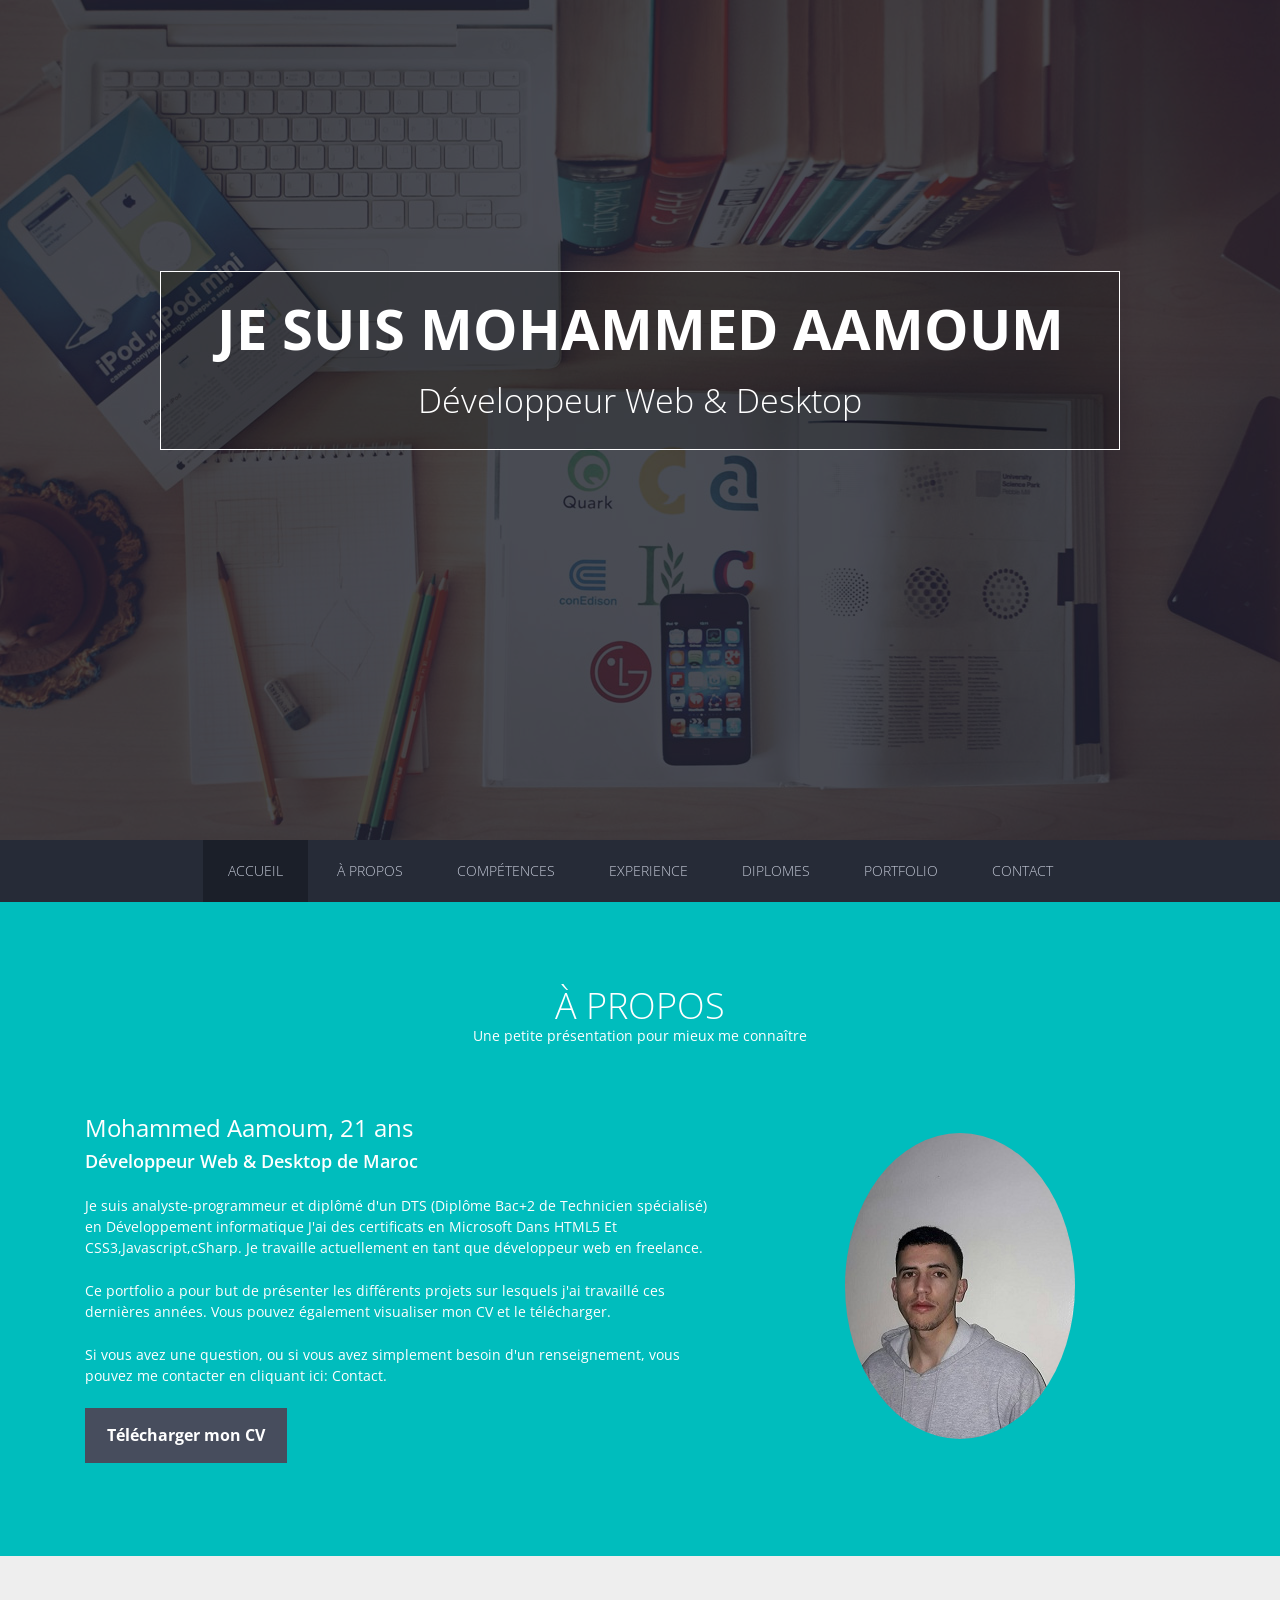
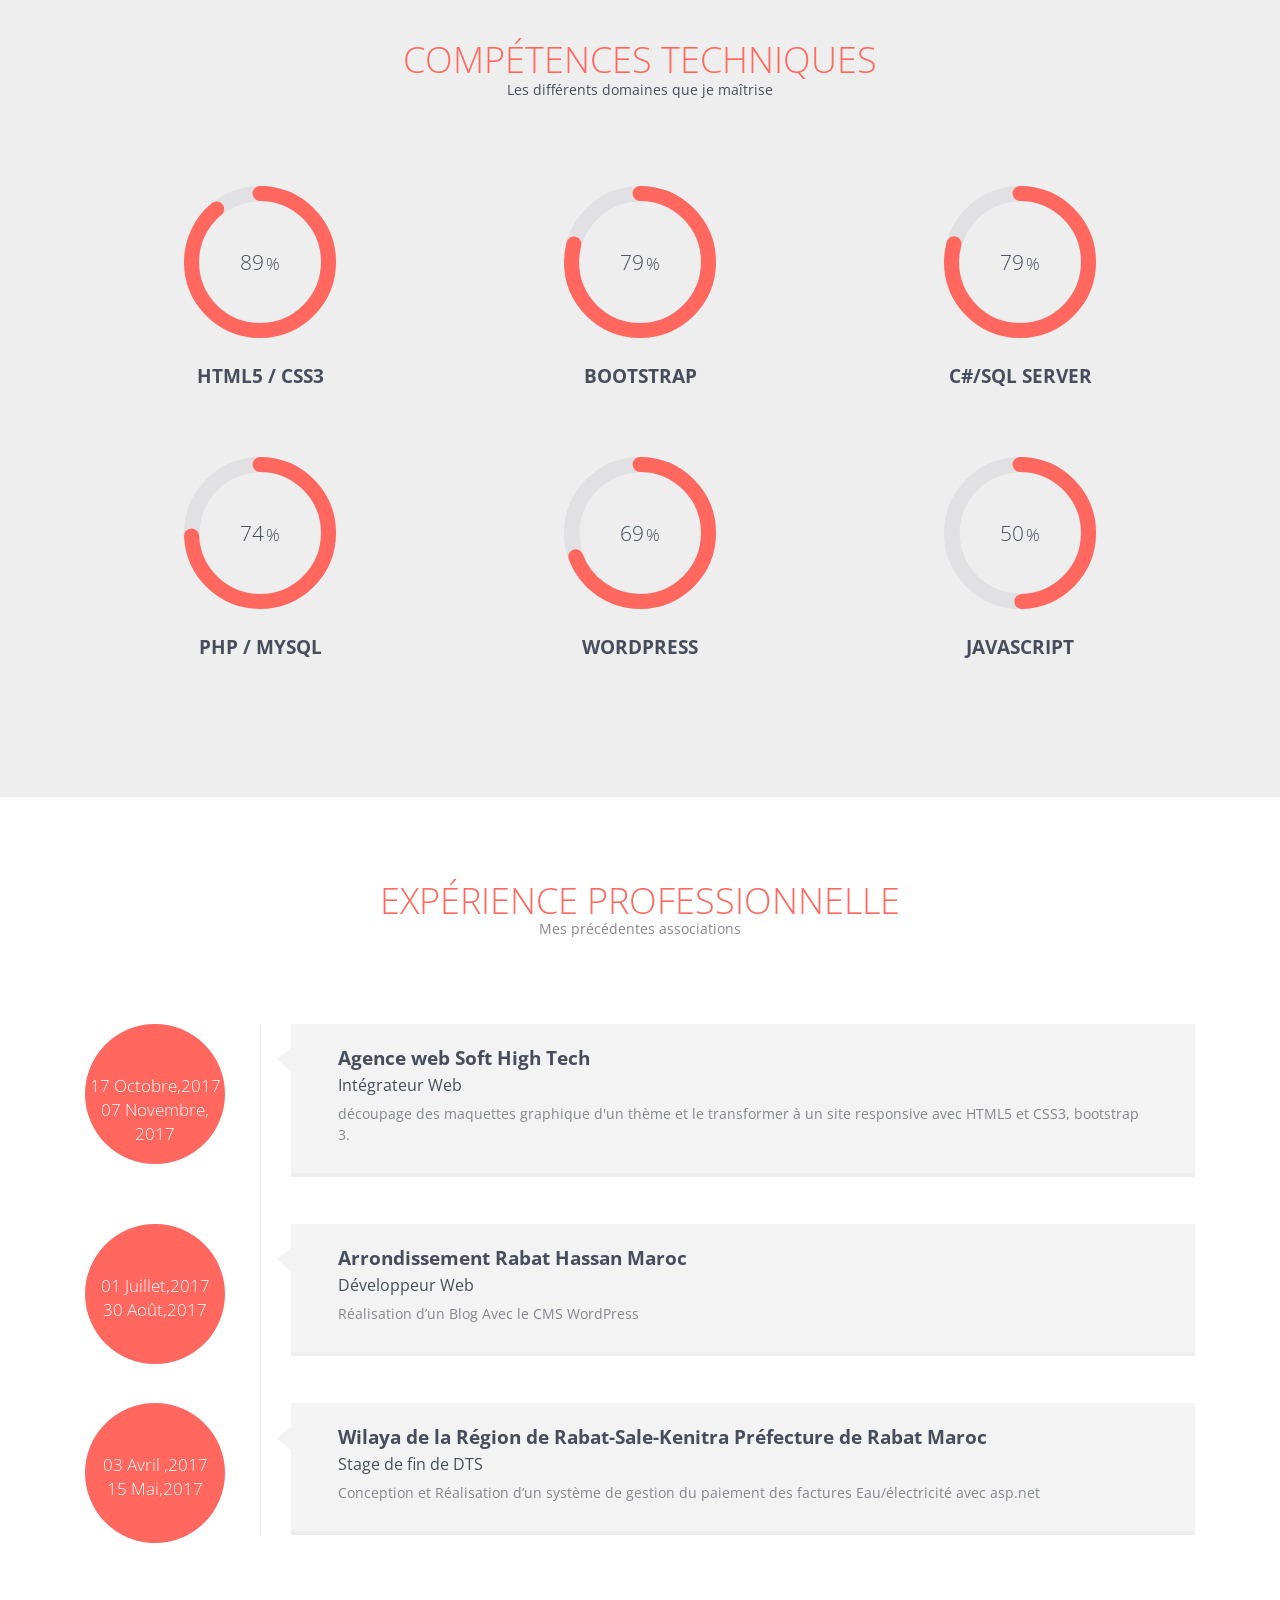
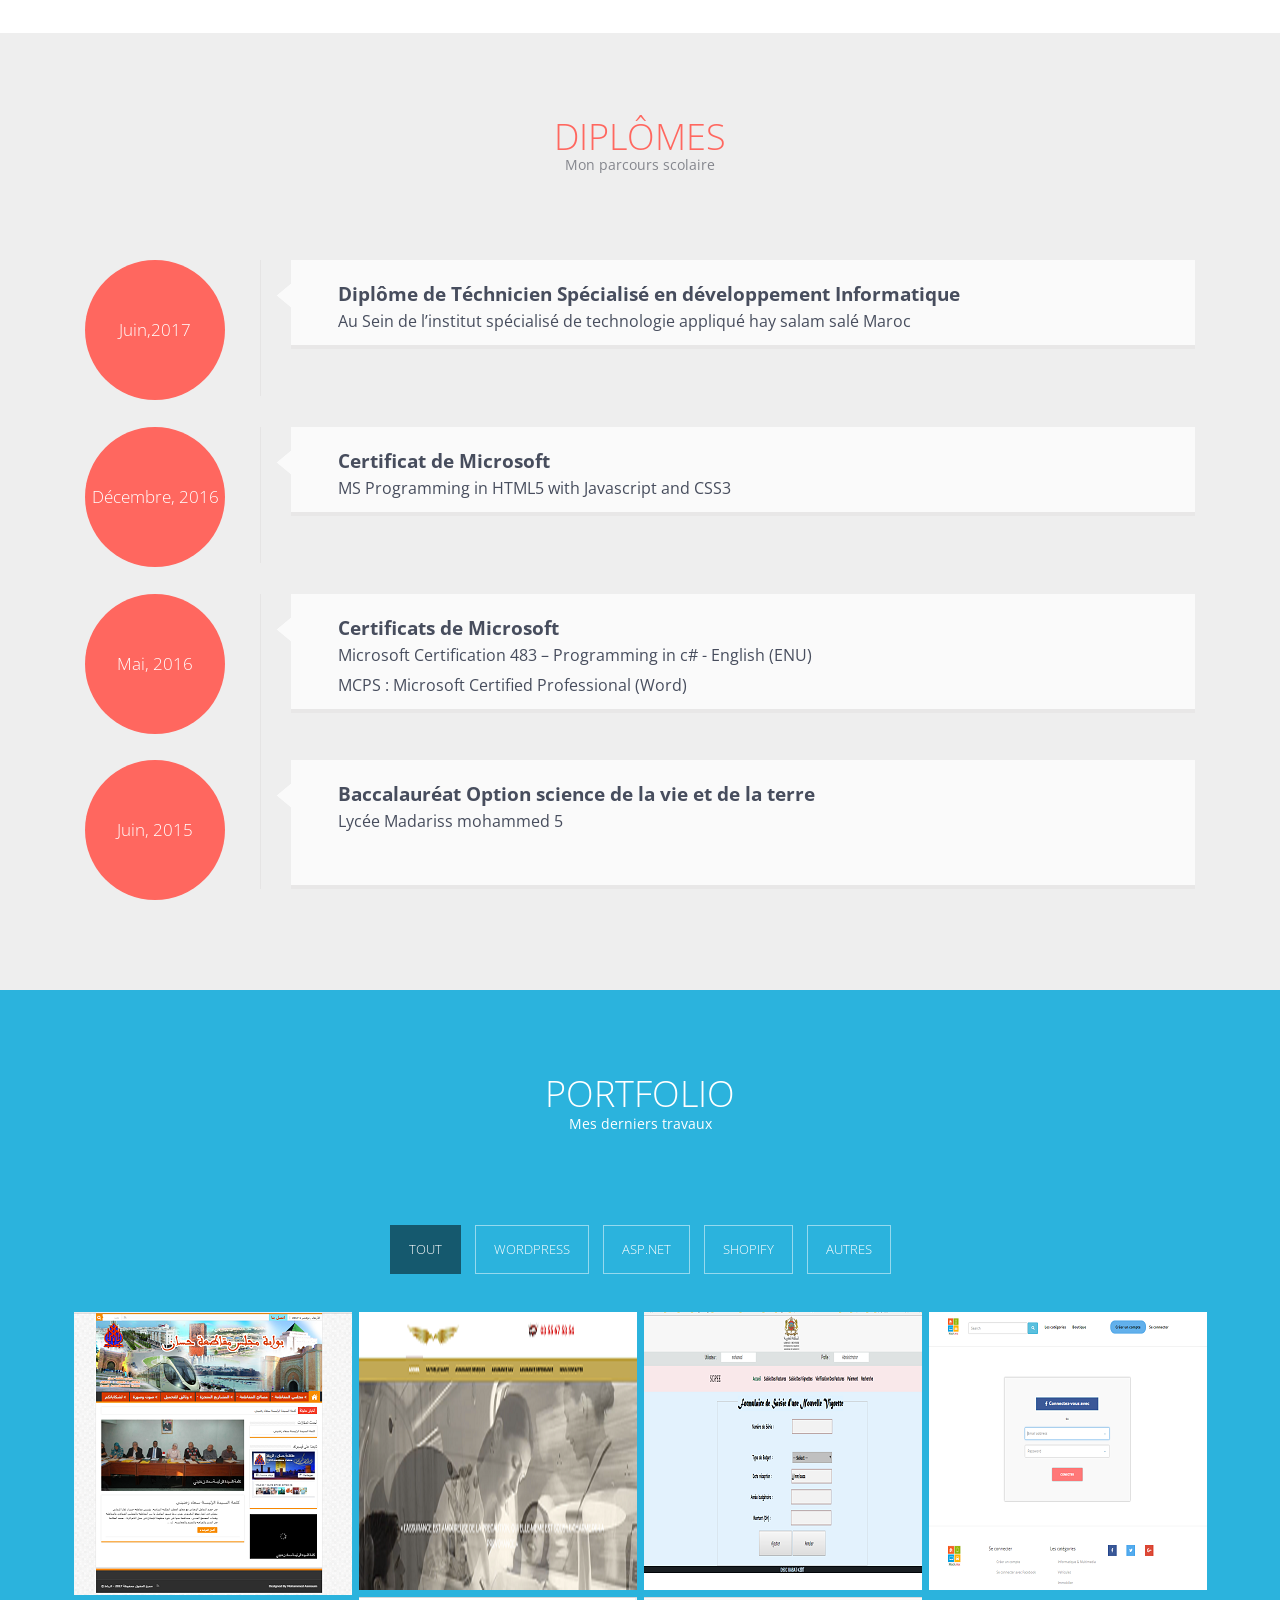
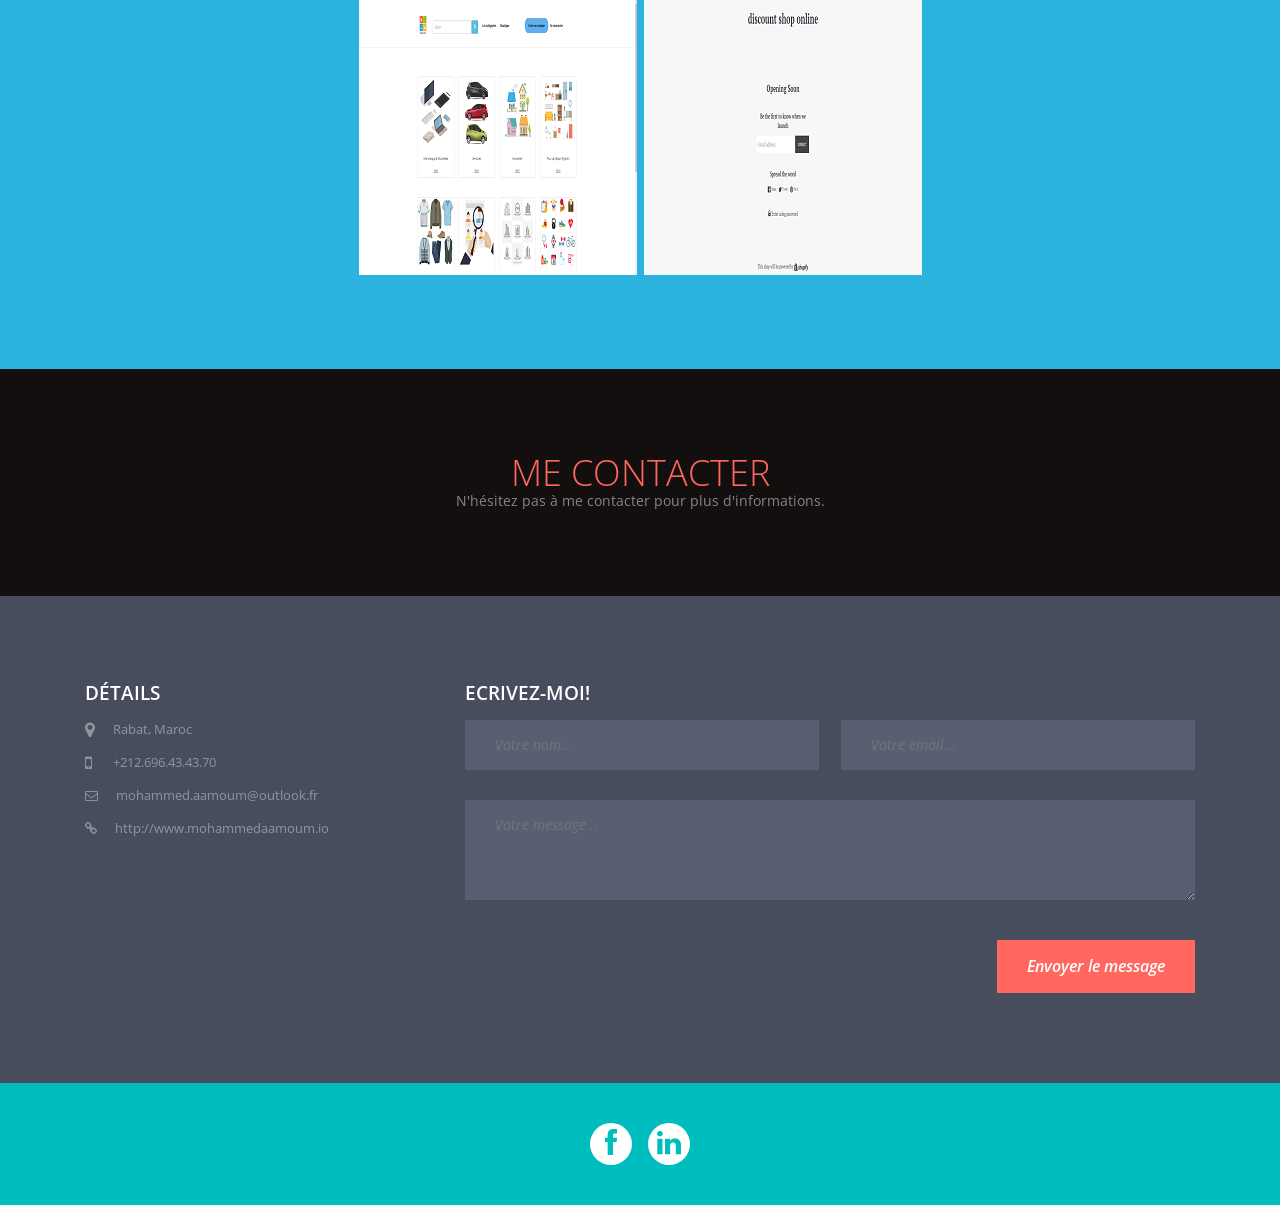
==== commit a30c28cd: "Mohammed aamoum  PortFolio Mohammed aamoum  PortFolio" ====
--- a/index.html
+++ b/index.html
@@ -1,995 +1,420 @@
-<!DOCTYPE  html>
-<html>
-<meta http-equiv="content-type" content="text/html;charset=UTF-8" />
+<?php include 'php/contact.php' ?>
+<!DOCTYPE html>
+<!--[if lt IE 7 ]> <html class="ie ie6 no-js" lang="en"> <![endif]-->
+<!--[if IE 7 ]>    <html class="ie ie7 no-js" lang="en"> <![endif]-->
+<!--[if IE 8 ]>    <html class="ie ie8 no-js" lang="en"> <![endif]-->
+<!--[if IE 9 ]>    <html class="ie ie9 no-js" lang="en"> <![endif]-->
+<!--[if gt IE 9]><!--><html class="no-js" lang="en"><!--<![endif]-->
+<!-- Mirrored from elieldinaully.fr/ by HTTrack Website Copier/3.x [XR&CO'2014], Tue, 07 Nov 2017 16:08:09 GMT -->
 <head>
-        <meta charset="utf-8" />
-        <meta name="viewport" content="width=device-width, initial-scale=1, maximum-scale=1, user-scalable=no">
-        <title>
-            medcaler - Date Range Picker
-        </title>
-        <link href="includes/bootstrap.min.css" rel="stylesheet" />
-        <link href="includes/prism.css" rel="stylesheet" />
-        <link href="includes/toc.css" rel="stylesheet" />
-        <script type="text/javascript" src="ajax.googleapis.com/ajax/libs/jquery/2.1.4/jquery.min.js"></script>
-		<script>window.jQuery || document.write('<scr'+'ipt src="../js/jquery-2.1.4.min.js" type="text/javascript"><\/scr'+'ipt>')</script>
-		<script src="maxcdn.bootstrapcdn.com/bootstrap/3.3.5/js/bootstrap.min.js"></script>
-        <script src="includes/prism.js" type="text/javascript"></script>
-        <script src="includes/toc.min.js" type="text/javascript"></script>
-        <!-- caleran includes -->
-        <link href="https://fonts.googleapis.com/css?family=Roboto:300,400,400i,500,700" rel="stylesheet"/>
-        <link href="css/caleran.min.css" rel="stylesheet"/>
-        <link href="maxcdn.bootstrapcdn.com/font-awesome/4.7.0/css/font-awesome.min.css" rel="stylesheet"/>
-        <script src="js/moment.min.js"></script>
-    	<script src="js/caleran.obf.js"></script>
-        <!-- end caleran includes -->
-    </head>
-    <body>        
-    	<div class="container-fluid">
-    		<div class="row content-all">    			
-                <div class="col-md-2 hidden-sm toc-container" id="scrollspy"></div>
-    			<div class="col-md-9 col-md-offset-2 col-sm-12 contents" id="contents"><h1 id="caleran-date-range-picker">medcaler - Date Range Picker</h1>
-<blockquote>
-<p>medcaler is a Date Range Picker plugin, built using jQuery and moment.js libraries. It can also be used as a single date picker besides the range selection feature. Can be shown inline or used as a dropdown beside an input.</p>
-</blockquote>
-<div class="example-container">
-<input type="text" id="caleran-header" />
+<meta charset="UTF-8" />
+<meta http-equiv="X-UA-Compatible" content="IE=edge,chrome=1">
+<meta name="keywords" content="Mohammed Aamoum Portfolio Informatique Analyste Programmeur cSharp Web HTML CSS  Maroc Developpeur" />
+<meta name="description" content="Portfolio Aamoum Mohammed. Développeur Web & Desktop - Maroc" />
+<meta name="author" content="Mohammed Aamoum">
+<title>Portfolio Mohammed Aamoum - Développeur Web & Desktop - Maroc </title>
+<meta name="viewport" content="width=device-width, initial-scale=1.0">
+<!--main style-->
+<link rel="stylesheet" type="text/css" media="screen" href="css/bootstrap.css">
+<link rel="stylesheet" type="text/css" media="screen" href="css/style.css">
+<!--background slider style-->
+<link rel="stylesheet" type="text/css" href="index.html" />
+<!--google font style-->
+<link href='http://fonts.googleapis.com/css?family=Open+Sans:300italic,400italic,600italic,700italic,800italic,400,600,700,800,300' rel='stylesheet' type='text/css'>
+<!--font-family: 'Open Sans', sans-serif;-->
+<!-- font css style-->
+<link rel="stylesheet" href="css/font-awesome.css">
+<!--for slider style-->
+<link rel="shortcut icon" type="image/x-icon" href="images/favicon.ico">
+<noscript>
+<link rel="stylesheet" type="text/css" href="css/fallback.css" />
+</noscript>
+<!--[if lt IE 9]>
+			<link rel="stylesheet" type="text/css" href="css/fallback.css" />
+		<![endif]-->
+</head><body>
+<!--wrapper start-->
+<div class="wrapper" id="wrapper">
+  <header>
+    <!--banner start-->
+    <div class="banner row" id="banner">
+      <div class="col-xs-12 col-sm-12 col-md-12 col-lg-12 noPadd" style="height:100%">
+        <!--background slide show start-->
+        <div class="bannerPart"> <img src="images/2.jpg" alt="" class="bannerImg"> </div>
+        <!--background slide show end-->
+      </div>
+    </div>
+    <!--banner end-->
+    <div class="bannerText container">
+      <h1>Je suis Mohammed Aamoum</h1>
+      <h2>Développeur Web & Desktop</h2>
+    </div>
+    <!--menu start-->
+    <div class="menu">
+      <div class="navbar-wrapper">
+        <div class="container">
+          <div class="navwrapper">
+            <div class="navbar navbar-inverse navbar-static-top">
+              <div class="container">
+                <div class="navbar-header">
+                  <button type="button" class="navbar-toggle" data-toggle="collapse" data-target=".navbar-collapse"> <span class="icon-bar"></span> <span class="icon-bar"></span> <span class="icon-bar"></span> </button>
+                  <a class="navbar-brand" href="#">Menu</a> </div>
+                <div class="navbar-collapse collapse">
+                  <ul class="nav navbar-nav">
+                    <li class="menuItem active"><a href="#wrapper">Accueil</a></li>
+                    <li class="menuItem"><a href="#aboutme">À propos</a></li>
+                    <li class="menuItem"><a href="#technical">Compétences</a></li>
+                    <li class="menuItem"><a href="#exprience">Experience</a></li>
+                    <li class="menuItem"><a href="#education">Diplomes</a></li>
+                    <li class="menuItem"><a href="#protfolio">Portfolio</a></li>
+                    <li class="menuItem"><a href="#contact">Contact</a></li>
+                  </ul>
+                </div>
+              </div>
+            </div>
+          </div>
+          <!-- End Navbar -->
+        </div>
+      </div>
+    </div>
+    <!--menu end-->
+  </header>
+  <!--about me start-->
+  <section class="aboutme" id="aboutme">
+    <div class="container">
+      <div class="heading">
+        <h2>À propos</h2>
+        <p>Une petite présentation pour mieux me connaître</p>
+      </div>
+      <div class="row">
+        <div class=" col-xs-12 col-sm-12 col-md-7 col-lg-7">
+          <h3>Mohammed Aamoum, 21 ans</h3>
+          <h4 class="subHeading">Développeur Web & Desktop de Maroc</h4>
+          <p>Je suis analyste-programmeur et diplômé d'un DTS (Diplôme Bac+2 de Technicien spécialisé) en Développement informatique J'ai des certificats en Microsoft Dans HTML5 Et CSS3,Javascript,cSharp. Je travaille actuellement en tant que développeur web en freelance.</p>
+          <p>Ce portfolio a pour but de présenter les différents projets sur lesquels j'ai travaillé ces dernières années. Vous pouvez également visualiser mon CV et le télécharger. </p>
+          <p>Si vous avez une question, ou si vous avez simplement besoin d'un renseignement, vous pouvez me contacter en cliquant ici: <a href="#contact">Contact</a>.</p>
+          <a href="cv.pdf" class="bntDownload">Télécharger mon CV</a> </div>
+        <div class=" col-xs-12 col-sm-12 col-md-4 col-lg-4 col-md-offset-1 col-lg-offset-1 proPic"> <img src="images/photo.jpg" alt="" class="img-circle topmar"> </div>
+      </div>
+    </div>
+  </section>
+  <!--about me end-->
+  <!--technical start-->
+  <section class="technical" id="technical">
+    <div class="container">
+      <div class="heading">
+        <h2>Compétences techniques</h2>
+        <p>Les différents domaines que je maîtrise</p>
+      </div>
+      <div class="row">
+        <div class=" col-xs-12 col-sm-4 col-md-4 col-lg-4 skillsArea">
+          <div class=" col-xs-12 col-sm-6 col-md-6 col-lg-6 skills"> <span class="chart skilBg" data-percent="90"> <span class="percent"></span> </span>
+            <h4>HTML5 / CSS3</h4>
+            <p>&nbsp;</p>
+          </div>
+        </div>
+        <div class=" col-xs-12 col-sm-4 col-md-4 col-lg-4 skillsArea">
+          <div class=" col-xs-12 col-sm-6 col-md-6 col-lg-6 skills"> <span class="chart skilBg" data-percent="80"> <span class="percent"></span> </span>
+            <h4>Bootstrap</h4>
+            <p>&nbsp;</p>
+          </div>
+        </div>
+        <div class=" col-xs-12 col-sm-4 col-md-4 col-lg-4 skillsArea">
+          <div class=" col-xs-12 col-sm-6 col-md-6 col-lg-6 skills"> <span class="chart skilBg" data-percent="80"> <span class="percent"></span> </span>
+            <h4>C#/Sql Server</h4>
+            <p>&nbsp;</p>
+          </div>
+        </div>
+        <div class=" col-xs-12 col-sm-4 col-md-4 col-lg-4 skillsArea">
+          <div class=" col-xs-12 col-sm-6 col-md-6 col-lg-6 skills"> <span class="chart skilBg" data-percent="75"> <span class="percent"></span> </span>
+            <h4>PHP / MySQL</h4>
+            <p>&nbsp;</p>
+          </div>
+        </div>
+        <div class=" col-xs-12 col-sm-4 col-md-4 col-lg-4 skillsArea">
+          <div class=" col-xs-12 col-sm-6 col-md-6 col-lg-6 skills"> <span class="chart skilBg" data-percent="70"> <span class="percent"></span> </span>
+            <h4>Wordpress</h4>
+            <p>&nbsp;</p>
+          </div>
+        </div>
+        <div class=" col-xs-12 col-sm-4 col-md-4 col-lg-4 skillsArea">
+          <div class=" col-xs-12 col-sm-6 col-md-6 col-lg-6 skills"> <span class="chart skilBg" data-percent="50"> <span class="percent"></span> </span>
+            <h4>Javascript</h4>
+            <p>&nbsp;</p>
+          </div>
+        </div>
+      </div>
+    </div>
+  </section>
+  <!--technical end-->
+  <!--exprience start-->
+  <section class="exprience" id="exprience">
+    <div class="container">
+      <div class="heading">
+        <h2>Expérience professionnelle</h2>
+        <p>Mes précédentes associations</p>
+      </div>
+      <div class="row workDetails">
+        <div class="col-xs-12 col-sm-3 col-md-2 col-lg-2">
+          <div class="workYear">17 Octobre,2017<br>
+            07 Novembre, 2017</div>
+        </div>
+        <div class="col-xs-12 col-sm-9 col-md-10 col-lg-10 rightArea">
+          <div class="arrowpart"></div>
+          <div class="exCon">
+            <h4>Agence web Soft High Tech</h4>
+            <h5>Intégrateur Web</h5>
+            <p>découpage des maquettes graphique d'un thème et le transformer à un site responsive avec HTML5 et CSS3, bootstrap 3.</p>
+          </div>
+        </div>
+      </div>
+      <div class="row workDetails">
+        <div class="col-xs-12 col-sm-3 col-md-2 col-lg-2">
+          <div class="workYear">01 Juillet,2017<br>
+            30 Août,2017</div>
+        </div>
+        <div class="col-xs-12 col-sm-9 col-md-10 col-lg-10 rightArea">
+          <div class="arrowpart"></div>
+          <div class="exCon">
+            <h4>Arrondissement Rabat Hassan Maroc</h4>
+            <h5>Développeur Web</h5>
+            <p>Réalisation d’un Blog Avec le CMS WordPress </p>
+          </div>
+        </div>
+      </div>
+      <div class="row workDetails">
+        <div class="col-xs-12 col-sm-3 col-md-2 col-lg-2">
+          <div class="workYear">03 Avril ,2017<br>
+            15 Mai,2017</div>
+        </div>
+        <div class="col-xs-12 col-sm-9 col-md-10 col-lg-10 rightArea">
+          <div class="arrowpart"></div>
+          <div class="exCon">
+            <h4> Wilaya de la Région de Rabat-Sale-Kenitra Préfecture de Rabat Maroc</h4>
+            <h5>Stage de fin de DTS</h5>
+            <p>Conception et Réalisation d’un système de gestion du paiement des factures Eau/électricité avec asp.net</p
+          </div>
+        </div>
+      </div>
+    </div>
+  </section>
+  <!--exprience end-->
+  <!--education start-->
+  <section class="education" id="education">
+    <div class="container">
+      <div class="heading">
+        <h2>Diplômes</h2>
+        <p>Mon parcours scolaire</p>
+      </div>
+      <div class="row workDetails" style="margin-bottom: 27px;">
+        <div class="col-xs-12 col-sm-3 col-md-2 col-lg-2">
+          <div class="workYear">Juin,2017</div>
+        </div>
+        <div class="col-xs-12 col-sm-9 col-md-10 col-lg-10 rightArea">
+          <div class="arrowpart"></div>
+          <div class="exCon">
+            <h4>Diplôme de Téchnicien Spécialisé en développement Informatique</h4>
+            <h5>Au Sein de l’institut spécialisé de technologie appliqué hay salam salé Maroc</h5>
+          </div>
+        </div>
+      </div>
+      <div class="row workDetails" style="margin-bottom: 27px;">
+        <div class="col-xs-12 col-sm-3 col-md-2 col-lg-2">
+          <div class="workYear">Décembre, 2016</div>
+        </div>
+        <div class="col-xs-12 col-sm-9 col-md-10 col-lg-10 rightArea">
+          <div class="arrowpart"></div>
+          <div class="exCon">
+            <h4>Certificat de Microsoft</h4>
+            <h5>MS Programming in HTML5 with Javascript and CSS3</h5>
+          </div>
+        </div>
+      </div>
+      <div class="row workDetails">
+        <div class="col-xs-12 col-sm-3 col-md-2 col-lg-2">
+          <div class="workYear">Mai, 2016</div>
+        </div>
+        <div class="col-xs-12 col-sm-9 col-md-10 col-lg-10 rightArea">
+          <div class="arrowpart"></div>
+          <div class="exCon">
+            <h4>Certificats de Microsoft</h4>
+            <h5>Microsoft Certification 483 – Programming in c# - English (ENU)</h5>
+			<h5>MCPS : Microsoft Certified Professional (Word)</h5>
+         </div>
+        </div>
+      </div>
+      <div class="row workDetails">
+        <div class="col-xs-12 col-sm-3 col-md-2 col-lg-2">
+          <div class="workYear">Juin, 2015</div>
+        </div>
+        <div class="col-xs-12 col-sm-9 col-md-10 col-lg-10 rightArea">
+          <div class="arrowpart"></div>
+          <div class="exCon">
+            <h4>Baccalauréat Option science de la vie et de la terre</h4>
+            <h5>Lycée Madariss mohammed 5</h5>
+            <p>&nbsp;</p>
+         </div>
+        </div>
+      </div>
+    </div>
+  </section>
+  <!--education end-->
+  <!--protfolio start-->
+  <section class="protfolio" id="protfolio">
+    <div class="container">
+      <div class="heading">
+        <h2>Portfolio</h2>
+        <p>Mes derniers travaux</p>
+      </div>
+      <div class="portfolioFilter">
+        <ul>
+          <li><a href="#" data-filter="*" class="current">Tout</a></li>
+          <li><a href="#" data-filter=".wordpress">Wordpress</a></li>
+          <li><a href="#" data-filter=".aspnet">Asp.net</a></li>
+		  <li><a href="#" data-filter=".shopify">shopify</a></li>
+          <li><a href="#" data-filter=".autres">Autres</a></li>
+        </ul>
+      </div>
+      <ul class="portfolioContainer row">
+        <li class="wordpress col-xs-6 col-sm-4 col-md-3 col-lg-3">
+          <div class="lightCon"> <span class="hoverBox"> <span class="smallIcon"> <a rel="lightbox-demo" href="images/portfolio/big/rabt.png" subtitle="" title="Blog siteweb de rabat hassan maroc" class="zoom lb lb_warsaw1"><i class="fa fa-search fa-2x"></i></a></i></a> </span> </span> <img src="images/portfolio/big/rabt.png" alt=""  > </div>
+        </li>
+         <li class="wordpress col-xs-6 col-sm-4 col-md-3 col-lg-3">
+          <div class="lightCon"> <a  href="https://www.golden-assurance.fr"  target="_blank"  title="Golden assurance comparateur d'assurance" > <img src="images/portfolio/big/golden_assurance.png" alt=""  > </a></div>
+        </li>
+        <li class="aspnet col-xs-6 col-sm-4 col-md-3 col-lg-3">
+          <div class="lightCon"> <a  href=""  target="_blank"  title="Site Intranet avec asp.net Conception et Réalisation d’un système de gestion du paiement des factures Eau/électricité avec asp.net" > <img src="images/portfolio/big/intranet_site.png" alt=""  > </a></div>
+        </li>
+         <li class="autres col-xs-6 col-sm-4 col-md-3 col-lg-3">
+          <div class="lightCon"> <a  href=""   title="responsive login page avec bootstrap 3" > <img src="images/portfolio/big/login_page.png" alt=""  > </a></div>
+        </li><br>
+        <li class="autres col-xs-6 col-sm-4 col-md-3 col-lg-3">
+          <div class="lightCon"> <a  href=""  target="_blank"  title="Responsive product page avec html5 css3 bootstrap 3" > <img src="images/portfolio/big/product_psd_html.png" alt=""  > </a></div>
+        </li>
+		<li class="shopify col-xs-6 col-sm-4 col-md-3 col-lg-3">
+          <div class="lightCon"> <a  href="https://thediscountshoponline.com/" target="_blank"  title="Creation d'un store e-commerce avec shopify" > <img src="images/portfolio/big/shopify_exemple.png" alt=""  > </a></div>
+        </li>
+      </ul>
+    </div>
+  </section>
+  <!--protfolio end-->
+  <!--contact start-->
+  <section class="contact" id="contact">
+    <div class="container topCon">
+      <div class="heading">
+        <h2>Me contacter</h2>
+        <p>N'hésitez pas à me contacter pour plus d'informations.</p>
+      </div>
+    </div>
+  </section>
+  <section class="contactDetails">
+    <div class="container">
+      <!--contact info start-->
+      <div class="col-xs-12 col-sm-3 col-md-4 col-lg-4">
+        <h4>Détails</h4>
+<p> <i class="fa fa-map-marker fa-lg"></i> Rabat, Maroc</p>
+        <p> <i class="fa fa-mobile fa-lg"></i> &nbsp;+212.696.43.43.70</p>
+        <p> <i class="fa fa-envelope-o "></i> <a href="mailto:mohammed.aamoum@outlook.fr">mohammed.aamoum@outlook.fr</a></p>
+        <p> <i class="fa fa-link "></i> <a href="index.html">http://www.mohammedaamoum.io</a></p>
+      </div>
+      <!--contact info end-->
+      <!--contact form start-->
+      <div class="col-xs-12 col-sm-9 col-md-8 col-lg-8 conForm">
+        <h4>Ecrivez-moi!</h4>
+        <div id="message"></div>
+        <form method="post" action="php/contact.php" name="cform" id="cform">
+          <input name="name" id="name" type="text" class="col-xs-12 col-sm-6 col-md-6 col-lg-6" placeholder="Votre nom..." >
+          <input name="email" id="email" type="email" class=" col-xs-12 col-sm-6 col-md-6 col-lg-6 noMarr" placeholder="Votre email..." >
+          <textarea name="comments" id="comments" cols="" rows="" class="col-xs-12 col-sm-12 col-md-12 col-lg-12" placeholder="Votre message..."></textarea>  
+          <input type="submit" id="submit" name="send" class="submitBnt" value="Envoyer le message">
+          <div id="simple-msg"></div>
+        </form>
+      </div>
+      <!--contact form end-->
+    </div>
+  </section>
+  <!--contact end-->
+  <!--footer start-->
+  <section class="footer" id="footer">
+    <div class="container">
+      <ul>
+        <li><a href="https://www.facebook.com/mohammed.aamoum.79" target="_blank"><i class="fa fa-facebook fa-2x"></i></a></li>
+      <!--  <li><a href="#"><i class="fa fa-facebook fa-2x"></i></a></li>!-->
+        <li><a href="https://www.linkedin.com/in/mohammed-aamoum" target="_blank"><i class="fa fa-linkedin fa-2x"></i></a></li>
+      <!--  <li><a href="#"><i class="fa fa-rss fa-2x"></i></a></li>!-->
+      </ul>
+    </div>
+  </section>
+  <!--footer end-->
 </div>
-
-<script type="text/javascript">$("#caleran-header").caleran({inline:true});</script>
-
-
-
-<h2 id="features">Features</h2>
-<div class="row doc-feature-container">
-  <div class="doc-feature"><div><i class="fa fa-calendar"></i></div><b>Date Range Picker</b><p>It&#39;s a range picker!</p></div>
-  <div class="doc-feature"><div><i class="fa fa-thumb-tack"></i></div><b>Predefined Ranges</b><p>You can use default ranges, or define your own!</p></div>
-  <div class="doc-feature"><div><i class="fa fa-calendar-minus-o"></i></div><b>Single Date Support</b><p>It can also be used as a single date picker!</p></div>
-  <div class="doc-feature"><div><i class="fa fa-cogs"></i></div><b>Customizable</b><p>You can modify all the picker&#39;s behaviour like hiding some part, disabling some feature etc.</p></div>
-</div>
-<div class="row doc-feature-container">
-  <div class="doc-feature"><div><i class="fa fa-retweet"></i></div><b>Quick Switching</b><p>Supports fast month and year navigation!</p></div>
-  <div class="doc-feature"><div><i class="fa fa-indent"></i></div><b>Inline Support</b><p>If you don&#39;t like dropdowns, you can convert your input to an inline calendar!</p></div>
-  <div class="doc-feature"><div><i class="fa fa-mobile"></i></div><b>Mobile Ready</b><p>It renders beautifully on mobile devices</p></div>
-  <div class="doc-feature"><div><i class="fa fa-mobile fa-rotate-90"></i></div><b>Portrait/Landscape Support</b><p>Also has a different landscape layout</p></div>
-</div>
-<div class="row doc-feature-container">
-  <div class="doc-feature"><div><i class="fa fa-hand-o-up"></i></div><b>Touch Slide Support</b><p>You can slide between months!</p></div>
-  <div class="doc-feature"><div><i class="fa fa-globe"></i></div><b>109 Languages</b><p>We support <strong>them</strong> all!<br>(What moment.js supports :P)</p></div><br>  <div class="doc-feature"><div><img src="includes/sass.png"></div><b>Sass Support</b><p>You can re-design completely using SASS.</p></div>
-  <div class="doc-feature"><div><img src="includes/grunt.svg"></div><b>Grunt Tasks</b><p>Yes, it&#39;s the automation era.</p></div><br></div>
-
-<h2 id="how-to-use-it">How to use it</h2>
-<p>The main files of this plugin are <code>caleran.min.js</code> and <code>caleran.min.css</code>, which are generated by compiling and minifying <code>caleran.js</code> and <code>caleran.css</code>. The plugin relies on <strong>jQuery</strong> and <strong>moment.js</strong> libraries, also needs to be included before including <code>caleran.min.js</code>.</p>
-<p>The font used on this plugin is <strong>Roboto</strong>, and the icons are provided by <strong>Font Awesome</strong> which are included remotely from their CDN&#39;s. You can change it anyway you want.</p>
-<p>The example configuration which can be found in the base index file is:</p>
-<pre><code class="lang-html">&lt;link href=&quot;https://fonts.googleapis.com/css?family=Roboto:300,400,400i,500,700&quot; rel=&quot;stylesheet&quot;/&gt;
-&lt;link href=&quot;http://maxcdn.bootstrapcdn.com/font-awesome/4.7.0/css/font-awesome.min.css&quot; rel=&quot;stylesheet&quot;/&gt;
-&lt;script type=&quot;text/javascript&quot; src=&quot;http://ajax.googleapis.com/ajax/libs/jquery/2.1.4/jquery.min.js&quot;&gt;&lt;/script&gt;
-&lt;script&gt;window.jQuery || document.write(&#39;&lt;script src=&quot;js/jquery-2.1.4.min.js&quot; type=&quot;text/javascript&quot;&gt;&lt;\/script&gt;&#39;)&lt;/script&gt;
-&lt;!-- .caleran includes --&gt;
-&lt;link href=&quot;build/css/caleran.min.css&quot; rel=&quot;stylesheet&quot;/&gt;
-&lt;script src=&quot;build/js/moment.min.js&quot;&gt;&lt;/script&gt;
-&lt;script src=&quot;build/js/caleran.min.js&quot;&gt;&lt;/script&gt;
-&lt;!-- .end caleran includes --&gt;
-`
-</code></pre>
-<p>Then, to attach a caleran object to an element you desire, use this:</p>
-<pre><code class="lang-javascript">$(&quot;.caleran&quot;).caleran();
-</code></pre>
-<p>You can customize your plugin with options you provide to the initializing function,</p>
-<pre><code class="lang-javascript">$(&quot;.caleran&quot;).caleran({inline: true, startOnMonday: true});
-</code></pre>
-<p>or the element&#39;s <code>data-plugin-options</code> property.</p>
-<pre><code class="lang-html">&lt;input class=&quot;caleran&quot; data-plugin-options=&#39;{&quot;calendarCount&quot;:1,&quot;showHeader&quot;:true,&quot;showFooter&quot;:true}&#39; name=&quot;calendar-input&quot; type=&quot;text&quot; value=&quot;08.08.2017 - 08.09.2017&quot;/&gt;
-</code></pre>
-<p>Once initalized, you can access the caleran object like this:</p>
-<pre><code class="lang-javascript">var caleran = $(&quot;.caleran:eq(3)&quot;).data(&quot;caleran&quot;);
-caleran.config.startDate = new Date();
-caleran.reDrawCalendars();
-</code></pre>
-<h2 id="properties">Properties</h2>
-<p>Once you&#39;ve got the <code>caleran</code> instance object, you can access these properties:</p>
-<ul>
-<li><code>elem</code> [DOM node object]: The HTML dom node which the instance is created on.</li>
-<li><code>$elem</code> [jQuery Object]: jQuery object of the dom node. Equals to <code>$(caleran.elem)</code></li>
-</ul>
-<p>For example,</p>
-<pre><code class="lang-javascript">    var caleran = $(&quot;#elem1&quot;).caleran();
-    // caleran.elem will be equal to document.getElementById(&quot;elem1&quot;) or $(&quot;#elem1&quot;).get(0);
-    // caleran.$elem will be equal to $(&quot;#elem1&quot;);
-</code></pre>
-<ul>
-<li><code>config</code> [JS Object]: The instance&#39;s configuration object. Consists of merging default values and user defined settings. The details of it is explained in the <em>Options</em> section.</li>
-</ul>
-<p>These properties are also defined, but not recommended to tinker on.</p>
-<ul>
-<li><code>container</code> [jQuery Object]: This refers to the outermost container element of the instance dropdown or inline instance and the input itself.</li>
-<li><code>header</code> [jQuery Object]: This refers to the header part of the plugin.</li>
-<li><code>footer</code> [jQuery Object]: This refers to the footer part, - not the mobile buttons part - the ranges part of the plugin.</li>
-<li><code>input</code> [jQuery Object]: This refers to the first child of the container, which contains everything except the input which is caleran instantiated on.</li>
-</ul>
-<h2 id="configuration">Configuration</h2>
-<p>These are the options you can set with the javascript plugin initialization object, or with the <code>data-plugin-options</code> html attribute on the input element, or within the events by directly modifying the <code>caleran.config</code> object.</p>
-<ul>
-<li><code>startDate</code> [moment object|javascript Date Object|string]: the selected start date, initially today is selected if not defined inside the input&#39;s value, or any of the initialization configuration methods.</li>
-<li><code>endDate</code> [moment object|javascript Date Object|string]: the selected end date, initially today is selected if not defined inside the input&#39;s value, or any of the initialization configuration methods.</li>
-<li><code>format</code> [string]: the default format for showing in input, defaults to short date format of locale, for all possible inputs, look here: <a href="https://momentjs.com/docs/#/displaying/format/">https://momentjs.com/docs/#/displaying/format/</a> default: &#39;L&#39;</li>
-<li><code>dateSeparator</code> [string]: if not used as a single date picker, this will be the seperator, default <strong>&quot; - &quot;</strong>.</li>
-<li><code>calendarCount</code> [integer]: how many calendars will be shown in the plugin screen, default 2</li>
-<li><code>inline</code> [boolean]: display as an inline input replacement instead of input dropdown. default: false</li>
-<li><code>minDate</code> [moment object|javascript Date Object|string|null]: minimum selectable date, default null (no minimum)</li>
-<li><code>maxDate</code> [moment object|javascript Date Object|string|null]: maximum selectable date, default end of year (why not?)</li>
-<li><code>showHeader</code> [boolean]: visibility of the part which displays the selected start and end dates, default true</li>
-<li><code>showFooter</code> [boolean]: visibility of the part which contains user defined ranges, default true</li>
-<li><code>startOnMonday</code> [boolean]: false, // if you want to start the calendars on Monday, set this to true. Note that if the locale already starts on Monday, this setting will be ignored.</li>
-<li><code>container</code> [string]: the selector of the dropdowns container, default &quot;body&quot;</li>
-<li><code>oneCalendarWidth</code> [integer]: the width of one calendar, if two calendars are shown, the input width will be 2 * this setting. default 230</li>
-<li><code>showOn</code>[&quot;bottom&quot;|&quot;top&quot;]: dropdown placement position relative to input element, will be adjusted to the viewport, default &quot;bottom&quot;</li>
-<li><code>locale</code> [string]: moment locale setting, for more information: <a href="https://momentjs.com/docs/#/i18n/changing-locale/">https://momentjs.com/docs/#/i18n/changing-locale/</a>, and for a list of available locales: <a href="https://momentjs.com/">https://momentjs.com/</a> (bottom of the page)</li>
-<li><code>singleDate</code> [boolean]: if you want a single date picker, set this to true, default false</li>
-<li><p><code>target</code>: [jquery object] the element to update after selection, if it&#39;s null, the element that is instantiated on will be updated. default null</p>
-</li>
-<li><p><code>ranges</code>: [array] predefined ranges range objects array, which each will create a button in the footer, and when the user clicks, it&#39;ll automatically will be applied. One range is defined like below:</p>
-<ul>
-<li><code>title</code> [string]: the label which will appear on the button,</li>
-<li><code>startDate</code> [moment object|javascript Date Object|string]: the first date of the range,</li>
-<li><code>endDate</code> [moment object|javascript Date Object|string]: the last date of the range,</li>
-</ul>
-</li>
-<li><p><code>rangeLabel</code> [string] : The title displayed in the defined ranges list section, default &quot;Ranges: &quot;</p>
-</li>
-<li><code>cancelLabel</code> [string]: The cancel button label, default &quot;Cancel&quot;</li>
-<li><code>applyLabel</code> [string]: The apply button label,  default &quot;Apply&quot;</li>
-<li><kbd>new</kbd> <code>enableMonthSwitcher</code> [boolean]: Enables the month switcher when clicking on month names. Default: true</li>
-<li><kbd>new</kbd> <code>enableYearSwitcher</code> [boolean]: Enables the year switcher when clicking on years. Default: true</li>
-<li><code>autoCloseOnSelect</code> [boolean]: On instances that are not displayed inline, this setting is used to automatically close the dropdown when a selection is made.</li>
-<li><p><code>disableDays</code> [function]: Enables day based disabling filters, input value is the current day to be processed. Example:</p>
-<pre><code class="lang-javascript">{
-  disableDays: function(day){
-     return day.isSame(moment(&quot;17/05/2017&quot;)); // will return true on that day and the day will be disabled.
-  }
-}
-</code></pre>
-</li>
-<li><p><code>disabledRanges</code> [object array]: Enables user to disable specific ranges from selection. Can be used with <code>continuous</code> option to preserve continuity. Object structure:</p>
-<pre><code class="lang-javascript"> [{ start: [moment object], end: [moment object]}, ..]
-</code></pre>
-</li>
-<li><code>continuous</code> [boolean]: Adds a check if the selected range continues any disabled days. Reverts the selection to it&#39;s original state when the user tries to select a range which contains a disabled date.</li>
-</ul>
-<h2 id="available-events">Available Events</h2>
-<ul>
-<li><p><code>onbeforeselect</code> [function]: event which is triggered before selecting the end date ( a range selection is completed). The return value decides whether the selection will happen. Returning <em>false</em> will prevent the input to update.</p>
-<p>  <strong>Prototype:</strong></p>
-<pre><code class="lang-javascript">      onbeforeselect: function(caleran, startDate, endDate){
-          // caleran: caleran object instance
-          // startDate: moment.js instance
-          // endDate: moment.js instance
-          return true; // false prevents update
-      }
-</code></pre>
-</li>
-<li><p><code>onafterselect</code> [function]:  event which is triggered after selecting the end date ( the input value changed )</p>
-<p>  <strong>Prototype:</strong></p>
-<pre><code class="lang-javascript">      onafterselect: function(caleran, startDate, endDate){
-          // caleran: caleran object instance
-          // startDate: moment.js instance
-          // endDate: moment.js instance
-      }
-</code></pre>
-</li>
-<li><p><code>onbeforeshow</code> [function]:  event which is triggered before showing the dropdown</p>
-<p>  <strong>Prototype:</strong></p>
-<pre><code class="lang-javascript">      onbeforeshow: function(caleran){
-          // caleran: caleran object instance
-      }
-</code></pre>
-</li>
-<li><p><code>onbeforehide</code> [function]:  event which is triggered before hiding the dropdown</p>
-<p>  <strong>Prototype:</strong></p>
-<pre><code class="lang-javascript">      onbeforehide: function(caleran){
-          // caleran: caleran object instance
-      }
-</code></pre>
-</li>
-<li><p><code>onaftershow</code> [function]:  event which is triggered after showing the dropdown</p>
-<p>  <strong>Prototype:</strong></p>
-<pre><code class="lang-javascript">      onaftershow: function(caleran){
-          // caleran: caleran object instance
-      }
-</code></pre>
-</li>
-<li><p><code>onafterhide</code> [function]:  event which is triggered after hiding the dropdown</p>
-<p>  <strong>Prototype:</strong></p>
-<pre><code class="lang-javascript">      onafterhide: function(caleran){
-          // caleran: caleran object instance
-      }
-</code></pre>
-</li>
-<li><p><code>onfirstselect</code> [function]:  event which is triggered after selecting the first date of ranges</p>
-<p>  <strong>Prototype:</strong></p>
-<pre><code class="lang-javascript">      onfirstselect: function(caleran, startDate){
-          // caleran: caleran object instance
-          // startDate: moment.js instance
-      }
-</code></pre>
-</li>
-<li><p><code>onrangeselect</code> [function]:  event which is triggered after selecting a range from the defined range links</p>
-<p>  <strong>Prototype:</strong></p>
-<pre><code class="lang-javascript">      onrangeselect: function(caleran, range){
-          // caleran: caleran object instance
-          // range: selected range definition
-      }
-</code></pre>
-</li>
-<li><p><code>onbeforemonthchange</code> [function]:  event which fires before changing the first calendar month of multiple calendars, or the month of a single calendar. The return value decides whether the month switch will take place.</p>
-<p>  <strong>Prototype:</strong></p>
-<pre><code class="lang-javascript">      onbeforemonthchange: function(caleran, month, direction){
-          // caleran: caleran object instance
-          // month : moment.js object of first day of the month selected on the **first** calendar
-    // direction: &quot;next&quot; or &quot;prev&quot;, shows the month change direction. if `month.month()` is 4, and direction is &quot;prev&quot;, next month will be 3.
-          return true; // false disables switching
-      }
-</code></pre>
-</li>
-<li><p><code>onaftermonthchange</code> [function]:  event which fires after changing the first calendar month of multiple calendars, or the month of a single calendar</p>
-<p>  <strong>Prototype:</strong></p>
-<pre><code class="lang-javascript">      onaftermonthchange: function(caleran, month){
-          // caleran: caleran object instance
-          // month : moment.js object of first day of the month selected on the first calendar
-      }
-</code></pre>
-</li>
-<li><p><code>ondraw</code> [function]:  event which fires after redraws in calendar</p>
-<p>  <strong>Prototype:</strong></p>
-<pre><code class="lang-javascript">  onredraw: function(caleran){
-    // caleran: caleran object instance
-  }
-</code></pre>
-</li>
-<li><p><code>oninit</code> [function]:  event which fires after instance initialization</p>
-<p>  <strong>Prototype:</strong></p>
-<pre><code class="lang-javascript">  oninit: function(caleran){
-    // caleran: caleran object instance
-  }
-</code></pre>
-</li>
-</ul>
-<h2 id="methods">Methods</h2>
-<ul>
-<li><p><code>validateDates</code> [function]: Validates the <em>startDate</em>, <em>endDate</em>, <em>minDate</em>, <em>maxDate</em> parameters of the instance configuration, by the means of <strong>parsability</strong> and <strong>order</strong>, and defaults to today&#39;s date for <em>startDate</em> and <em>endDate</em>, and to null for <em>maxDate</em> and <em>minDate</em>.</p>
-</li>
-<li><p><code>fetchInputs</code> [function]: Retrieves the date(s) from the instance holder input and validates them before putting it to it&#39;s configuration.</p>
-</li>
-<li><p><code>updateInput</code> [function]: Updates the instance holder input with the instance values and configuration.</p>
-</li>
-<li><p><code>drawNextMonth</code> [function]: Triggers the instance show the next month after the first calendar month as the first calendar.</p>
-</li>
-<li><p><code>drawPrevMonth</code> [function]: Triggers the instance show the previous month before the first calendar month as the first calendar.</p>
-</li>
-<li><p><code>reDrawCalendars</code> [function]: Triggers a complete restructuring of the instance. Drawing the container first, then the header, then the calendars, then the footer.</p>
-</li>
-<li><p><code>reDrawCells</code> [function]: Only modifies the calendar&#39;s related parts with the configuration variables. Doesn&#39;t entirely build the instance again like <code>reDrawCalendars</code> method does.</p>
-</li>
-<li><p><code>setViewport</code> [function]: On dropdown instances, if the dropdown falls outside of the viewport (when shown, not scrolled) this function decides and calculates it&#39;s new position opposed to its configuration. For example, if the dropdown position is set to <code>bottom</code> and it falls below the page bottom edge, this method makes it appear as it was set to <code>top</code> for once.</p>
-</li>
-<li><p><code>showDropdown</code> [function]: On dropdown and mobile instances, if the dropdown is not visible, this method triggers the show method.</p>
-</li>
-<li><p><code>hideDropdown</code> [function]: On dropdown and mobile instances, if the dropdown is visible, this method hides it.</p>
-</li>
-</ul>
-<h2 id="examples">Examples</h2>
-<h3 id="default-range-picker">Default Range Picker</h3>
-<hr>
-<p>Preview:</p>
-<p><div class="well well-sm"></p>
-<p><input type="text" id="caleran-ex-1" />
-</div></p>
-<script type="text/javascript">$("#caleran-ex-1").caleran();</script>
-
-<p>  HTML:</p>
-<pre><code class="lang-html">      &lt;input type=&quot;text&quot; id=&quot;caleran-ex-1&quot; /&gt;
-</code></pre>
-<p>  JavaScript:</p>
-<pre><code class="lang-javascript">      &lt;script type=&quot;text/javascript&quot;&gt;
-          $(&quot;#caleran-ex-1&quot;).caleran();
-      &lt;/script&gt;
-</code></pre>
-<h3 id="hiding-the-header">Hiding the header</h3>
-<hr>
-<p>Preview:</p>
-<p><div class="well well-sm"></p>
-<p><input type="text" id="caleran-ex-2" />
-</div></p>
-<script type="text/javascript">$("#caleran-ex-2").caleran({showHeader: false});</script>
-
-<p>  HTML:</p>
-<pre><code class="lang-html">      &lt;input type=&quot;text&quot; id=&quot;caleran-ex-2&quot; /&gt;
-</code></pre>
-<p>  JavaScript:</p>
-<pre><code class="lang-javascript">      &lt;script type=&quot;text/javascript&quot;&gt;
-          $(&quot;#caleran-ex-2&quot;).caleran({showHeader: false});
-      &lt;/script&gt;
-</code></pre>
-<h3 id="hiding-the-footer">Hiding the footer</h3>
-<hr>
-<p>Preview:</p>
-<p><div class="well well-sm"></p>
-<p><input type="text" id="caleran-ex-3" />
-</div></p>
-<script type="text/javascript">$("#caleran-ex-3").caleran({showFooter: false});</script>
-
-<p>  HTML:</p>
-<pre><code class="lang-html">      &lt;input type=&quot;text&quot; id=&quot;caleran-ex-3&quot; /&gt;
-</code></pre>
-<p>  JavaScript:</p>
-<pre><code class="lang-javascript">      &lt;script type=&quot;text/javascript&quot;&gt;
-          $(&quot;#caleran-ex-3&quot;).caleran({showFooter: false});
-      &lt;/script&gt;
-</code></pre>
-<h3 id="changing-calendar-count">Changing calendar count</h3>
-<hr>
-<p>Preview:</p>
-<p><div class="well well-sm"></p>
-<p><input type="text" id="caleran-ex-4" />
-</div></p>
-<script type="text/javascript">$("#caleran-ex-4").caleran({calendarCount: 3});</script>
-
-<p>  HTML:</p>
-<pre><code class="lang-html">      &lt;input type=&quot;text&quot; id=&quot;caleran-ex-4&quot; /&gt;
-</code></pre>
-<p>  JavaScript:</p>
-<pre><code class="lang-javascript">      &lt;script type=&quot;text/javascript&quot;&gt;
-          $(&quot;#caleran-ex-4&quot;).caleran({calendarCount: 3});
-      &lt;/script&gt;
-</code></pre>
-<h3 id="displaying-the-calendar-inline">Displaying the calendar inline</h3>
-<hr>
-<p>Preview:</p>
-<p><div class="well well-sm" style="overflow: auto;"></p>
-<p><input type="text" id="caleran-ex-5" />
-</div></p>
-<script type="text/javascript">$("#caleran-ex-5").caleran({inline: true});</script>
-
-<p>  HTML:</p>
-<pre><code class="lang-html">      &lt;input type=&quot;text&quot; id=&quot;caleran-ex-5&quot; /&gt;
-</code></pre>
-<p>  JavaScript:</p>
-<pre><code class="lang-javascript">      &lt;script type=&quot;text/javascript&quot;&gt;
-          $(&quot;#caleran-ex-5&quot;).caleran({inline: true});
-      &lt;/script&gt;
-</code></pre>
-<h3 id="single-date-picker">Single date picker</h3>
-<hr>
-<p>Preview:</p>
-<p><div class="well well-sm" style="overflow: auto;"></p>
-<p><input type="text" id="caleran-ex-6" />
-</div></p>
-<script type="text/javascript">$("#caleran-ex-6").caleran({singleDate: true});</script>
-
-<p>  HTML:</p>
-<pre><code class="lang-html">      &lt;input type=&quot;text&quot; id=&quot;caleran-ex-6&quot; /&gt;
-</code></pre>
-<p>  JavaScript:</p>
-<pre><code class="lang-javascript">      &lt;script type=&quot;text/javascript&quot;&gt;
-          $(&quot;#caleran-ex-6&quot;).caleran({singleDate: true});
-      &lt;/script&gt;
-</code></pre>
-<h3 id="switching-multi-single-picker">Switching multi/single picker</h3>
-<hr>
-<p>Preview:</p>
-<p><div class="well well-sm" style="overflow: auto;"></p>
-<p><input type='radio' value="single" name="caleran-type-selector" class='caleran-type-selector'>Single Date</p>
-<p><input type='radio' value="multi" name="caleran-type-selector" class='caleran-type-selector' checked>Date Range</p>
-<p><input type="text" id="caleran-ex-6-4" />
-</div></p>
+<!--wrapper end-->
+<!--modernizr js-->
+<script type="text/javascript" src="js/modernizr.custom.26633.js"></script>
+<!--jquary min js-->
+<script type="text/javascript" src="js/jquery.min.js"></script>
+<script src="js/bootstrap.js"></script>
+<script type="text/javascript" src="js/jquery.gridrotator.js"></script>
+<!--for custom jquary-->
+<script src="js/custom.js"></script>
+<!--for placeholder jquary-->
+<script type="text/javascript" src="js/jquery.placeholder.js"></script>
+<!--for menu jquary-->
+<script type="text/javascript" src="js/stickUp.js"></script>
 <script type="text/javascript">
-  $("#caleran-ex-6-4").caleran();
-  $(".caleran-type-selector").click(function(){
-    $("#caleran-ex-6-4").data("caleran").container.remove();
-    $("#caleran-ex-6-4").caleran({
-      singleDate: $("input[name='caleran-type-selector']:checked").val() == "single" ? true : false
-    });            
-  });          
+jQuery(function($) {
+$(document).ready( function() {
+  //enabling stickUp on the '.navbar-wrapper' class
+  $('.navbar-wrapper').stickUp({
+				parts: {
+				  0: 'banner',
+				  1: 'aboutme',
+				  2: 'technical',
+				  3: 'exprience',
+				  4: 'education',
+				  5: 'awards',
+				  6: 'protfolio',
+				  7: 'contact'
+				},
+				itemClass: 'menuItem',
+				itemHover: 'active',
+				topMargin: 'auto'
+			  });
+});
+
+$( ".navbar.navbar-inverse.navbar-static-top a" ).click(function() {
+  $( ".navbar-collapse" ).addClass( "hideClass" );
+});
+
+
+$( ".navbar.navbar-inverse.navbar-static-top a" ).click(function() {
+  $( ".navbar-collapse" ).addClass( "collapse" );
+});
+
+
+$( ".navbar.navbar-inverse.navbar-static-top a" ).click(function() {
+  $( ".navbar-collapse" ).removeClass( "in" );
+});
+
+$( ".navbar-toggle" ).click(function() {
+  $( ".navbar-collapse" ).removeClass( "hideClass" );
+});
+
+
+});
 </script>
-
-<p>  HTML:</p>
-<pre><code class="lang-html">    &lt;input type=&#39;radio&#39; value=&quot;single&quot; name=&quot;caleran-type-selector&quot; class=&#39;caleran-type-selector&#39;&gt;Single Date
-    &lt;input type=&#39;radio&#39; value=&quot;multi&quot; name=&quot;caleran-type-selector&quot; class=&#39;caleran-type-selector&#39; checked&gt;Multiple Dates
-    &lt;input type=&quot;text&quot; id=&quot;caleran-ex-6-4&quot; /&gt;
-</code></pre>
-<p>  JavaScript:</p>
-<pre><code class="lang-javascript">  &lt;script type=&quot;text/javascript&quot;&gt;
-  $(&quot;#caleran-ex-6-4&quot;).caleran();
-  $(&quot;.caleran-type-selector&quot;).click(function(){
-    $(&quot;#caleran-ex-6-4&quot;).data(&quot;caleran&quot;).container.remove();
-    $(&quot;#caleran-ex-6-4&quot;).caleran({
-      singleDate: $(&quot;input[name=&#39;caleran-type-selector&#39;]:checked&quot;).val() == &quot;single&quot; ? true : false
-    });            
-  });          
-  &lt;/script&gt;
-</code></pre>
-<h3 id="minimal-single-date-picker">Minimal Single date picker</h3>
-<hr>
-<p>Preview:</p>
-<p><div class="well well-sm" style="overflow: auto;"></p>
-<p><input type="text" id="caleran-ex-6-2" />
-</div></p>
-<script type="text/javascript">$("#caleran-ex-6-2").caleran({singleDate: true, calendarCount: 1, showHeader: false, showFooter: false,autoCloseOnSelect: true});</script>
-
-<p>  HTML:</p>
-<pre><code class="lang-html">    &lt;input type=&quot;text&quot; id=&quot;caleran-ex-6-2&quot; /&gt;
-</code></pre>
-<p>  JavaScript:</p>
-<pre><code class="lang-javascript">    &lt;script type=&quot;text/javascript&quot;&gt;
-      $(&quot;#caleran-ex-6-2&quot;).caleran({
-        singleDate: true,
-        calendarCount: 1,
-        showHeader: false,
-        showFooter: false,
-        autoCloseOnSelect: true
-      });
-    &lt;/script&gt;
-</code></pre>
-<h3 id="auto-close-on-select">Auto Close on Select</h3>
-<hr>
-<p>Preview:</p>
-<p><div class="well well-sm" style="overflow: auto;"></p>
-<p><input type="text" id="caleran-ex-6-1" />
-</div></p>
-<script type="text/javascript">$("#caleran-ex-6-1").caleran({autoCloseOnSelect: true});</script>
-
-<p>  HTML:</p>
-<pre><code class="lang-html">  &lt;input type=&quot;text&quot; id=&quot;caleran-ex-6-1&quot; /&gt;
-</code></pre>
-<p>  JavaScript:</p>
-<pre><code class="lang-javascript">  &lt;script type=&quot;text/javascript&quot;&gt;
-    $(&quot;#caleran-ex-6-1&quot;).caleran({autoCloseOnSelect: true});
-  &lt;/script&gt;
-</code></pre>
-<h3 id="defining-min-max-dates">Defining Min/Max Dates</h3>
-<hr>
-<p>Preview:</p>
-<p><div class="well well-sm" style="overflow: auto;"></p>
-<p><input type="text" id="caleran-ex-6-3" />
-</div></p>
-<script type="text/javascript">$("#caleran-ex-6-3").caleran({
-  minDate: moment().subtract(1, "weeks").startOf("week"),
-  maxDate: moment().add(1, "weeks").endOf("week")
-});</script>
-
-<p>  HTML:</p>
-<pre><code class="lang-html">  &lt;input type=&quot;text&quot; id=&quot;caleran-ex-6-3&quot; /&gt;
-</code></pre>
-<p>  JavaScript:</p>
-<pre><code class="lang-javascript">  &lt;script type=&quot;text/javascript&quot;&gt;
-    $(&quot;#caleran-ex-6-3&quot;).caleran({
-      minDate: moment().subtract(1, &quot;weeks&quot;).startOf(&quot;week&quot;),
-      maxDate: moment().add(1, &quot;weeks&quot;).endOf(&quot;week&quot;)
-    });
-  &lt;/script&gt;
-</code></pre>
-<h3 id="defining-custom-ranges">Defining custom ranges</h3>
-<hr>
-<p>Preview:</p>
-<p><div class="well well-sm" style="overflow: auto;"></p>
-<p><input type="text" id="caleran-ex-7" />
-</div></p>
-<script type="text/javascript">$("#caleran-ex-7").caleran({ranges: [
-{
-title: "Next Week",
-startDate: moment().add(1,"weeks").startOf("week"),
-endDate: moment().add(1,"weeks").endOf("week")
-},
-{
-title: "Today",
-startDate: moment(),
-endDate: moment()
-},
-{
-title: "Yesterday",
-startDate: moment().subtract(1,"days"),
-endDate: moment().subtract(1,"days")
-},
-{
-title: "Last 7 days",
-startDate: moment().subtract(7,"days"),
-endDate: moment().subtract(1,"days")
-},
-{
-title: "Last 30 days",
-startDate: moment().subtract(30,"days"),
-endDate: moment().subtract(1,"days")
-},
-{
-title: "This month",
-startDate: moment().startOf("month"),
-endDate: moment().endOf("month")
-},
-{
-title: "Last month",
-startDate: moment().subtract(1,"months").startOf("month"),
-endDate: moment().subtract(1,"months").endOf("month")
-}
-]});</script>
-
-<p>  HTML:</p>
-<pre><code class="lang-html">      &lt;input type=&quot;text&quot; id=&quot;caleran-ex-7&quot; /&gt;
-</code></pre>
-<p>  JavaScript:</p>
-<pre><code class="lang-javascript">      &lt;script type=&quot;text/javascript&quot;&gt;
-          $(&quot;#caleran-ex-7&quot;).caleran({ranges: [
-              {
-                  title: &quot;Next Week&quot;,
-                  startDate: moment().add(1,&quot;weeks&quot;).startOf(&quot;week&quot;),
-                  endDate: moment().add(1,&quot;weeks&quot;).endOf(&quot;week&quot;)
-              },
-              {
-                  title: &quot;Today&quot;,
-                  startDate: moment(),
-                  endDate: moment()
-              },
-              {
-                  title: &quot;Yesterday&quot;,
-                  startDate: moment().subtract(1,&quot;days&quot;),
-                  endDate: moment().subtract(1,&quot;days&quot;)
-              },
-              {
-                  title: &quot;Last 7 days&quot;,
-                  startDate: moment().subtract(7,&quot;days&quot;),
-                  endDate: moment().subtract(1,&quot;days&quot;)
-              },
-              {
-                  title: &quot;Last 30 days&quot;,
-                  startDate: moment().subtract(30,&quot;days&quot;),
-                  endDate: moment().subtract(1,&quot;days&quot;)
-              },
-              {
-                  title: &quot;This month&quot;,
-                  startDate: moment().startOf(&quot;month&quot;),
-                  endDate: moment().endOf(&quot;month&quot;)
-              },
-              {
-                  title: &quot;Last month&quot;,
-                  startDate: moment().subtract(1,&quot;months&quot;).startOf(&quot;month&quot;),
-                  endDate: moment().subtract(1,&quot;months&quot;).endOf(&quot;month&quot;)
-              }
-          ]});
-      &lt;/script&gt;
-</code></pre>
-<h3 id="custom-events">Custom events</h3>
-<hr>
-<p>Preview:</p>
-<p><div class="well well-sm" style="overflow: auto;"></p>
-<p><input type="text" id="caleran-ex-8" /></p>
-<p><div class="caleranlabel"></div>
-</div></p>
-<script type="text/javascript">$("#caleran-ex-8").caleran({
-onafterselect: function(caleran, startDate, endDate) {
-caleran.$elem.closest(".well").find(".caleranlabel").text("You have chosen between " + startDate.format('LLLL') + " and " + endDate.format('LLLL'));
-}
-});</script>
-
-<p>  HTML:</p>
-<pre><code class="lang-html">      &lt;input type=&quot;text&quot; id=&quot;caleran-ex-8&quot; /&gt;
-      &lt;div class=&quot;caleranlabel&quot;&gt;&lt;/div&gt;
-</code></pre>
-<p>  JavaScript:</p>
-<pre><code class="lang-javascript">      &lt;script type=&quot;text/javascript&quot;&gt;
-          $(&quot;#caleran-ex-8&quot;).caleran({
-              onafterselect: function(caleran, startDate, endDate) {
-                  caleran.$elem.closest(&quot;.well&quot;).find(&quot;.caleranlabel&quot;).text(&quot;You have chosen between &quot; + startDate.format(&#39;LLLL&#39;) + &quot; and &quot; + endDate.format(&#39;LLLL&#39;));
-              }
-          });
-      &lt;/script&gt;
-</code></pre>
-<h3 id="change-first-day-of-week">Change first day of week</h3>
-<hr>
-<p>Preview:</p>
-<p><div class="well well-sm" style="overflow: auto;"></p>
-<p><input type="text" id="caleran-ex-9" />
-</div></p>
-<script type="text/javascript">$("#caleran-ex-9").caleran({startOnMonday: true});</script>
-
-<p>  HTML:</p>
-<pre><code class="lang-html">      &lt;input type=&quot;text&quot; id=&quot;caleran-ex-9&quot; /&gt;
-</code></pre>
-<p>  JavaScript:</p>
-<pre><code class="lang-javascript">      &lt;script type=&quot;text/javascript&quot;&gt;
-          $(&quot;#caleran-ex-9&quot;).caleran({startOnMonday: true});
-      &lt;/script&gt;
-</code></pre>
-<h3 id="changing-locale">Changing locale</h3>
-<hr>
-<p>Preview:</p>
-<p><div class="well well-sm" style="overflow: auto;"></p>
-<p><input type="text" id="caleran-ex-10" />
-</div></p>
-<script type="text/javascript">var userLanguage = navigator.language || navigator.userLanguage;if(userLanguage == "en") userLanguage = "fr";$("#caleran-ex-10").caleran({locale: userLanguage });</script>
-
-<p>  HTML:</p>
-<pre><code class="lang-html">      &lt;input type=&quot;text&quot; id=&quot;caleran-ex-10&quot; /&gt;
-</code></pre>
-<p>  JavaScript:</p>
-<pre><code class="lang-javascript">      &lt;script type=&quot;text/javascript&quot;&gt;
-          var userLanguage = navigator.language || navigator.userLanguage;
-          if(userLanguage == &quot;en&quot;) userLanguage = &quot;fr&quot;;
-          $(&quot;#caleran-ex-10&quot;).caleran({locale: userLanguage });
-      &lt;/script&gt;
-</code></pre>
-<h3 id="week-select-mode">Week Select Mode</h3>
-<hr>
-<p>Preview:</p>
-<p><div class="well well-sm" style="overflow: auto;"></p>
-<p><input type="text" id="caleran-ex-10-1" />
-</div></p>
-<script type="text/javascript">$("#caleran-ex-10-1").caleran({
-        onfirstselect: function(elem,start){
-            elem.config.startDate = moment(start).startOf("week");
-            elem.config.endDate = moment(start).endOf("week");
-            elem.globals.endSelected = true;
-            elem.globals.startSelected = false;
-            elem.globals.hoverDate = null;            
-            elem.$elem.find( ".caleran-apply" ).removeAttr( "disabled" );                    
-        }
-      });</script>
-
-<p>  HTML:</p>
-<pre><code class="lang-html">    &lt;input type=&quot;text&quot; id=&quot;caleran-ex-10-1&quot; /&gt;
-</code></pre>
-<p>  JavaScript:</p>
-<pre><code class="lang-javascript">    &lt;script type=&quot;text/javascript&quot;&gt;
-      $(&quot;#caleran-ex-10&quot;).caleran({
-        onfirstselect: function(elem,start){
-            elem.config.startDate = moment(start).startOf(&quot;week&quot;);
-            elem.config.endDate = moment(start).endOf(&quot;week&quot;);
-            elem.globals.endSelected = true;
-            elem.globals.startSelected = false;
-            elem.globals.hoverDate = null;
-            elem.$elem.find( &quot;.caleran-apply&quot; ).removeAttr( &quot;disabled&quot; );                    
-        }
-      });
-    &lt;/script&gt;
-</code></pre>
-<h3 id="custom-target-element">Custom target element</h3>
-<hr>
-<p>Preview:</p>
-<p><div class="well well-sm" style="overflow: auto;"></p>
-<p><input type="text" id="caleran-ex-11-target" /></p>
-<p><button id="caleran-ex-11">Open MedCaler</button>
-</div></p>
-<script type="text/javascript">$("#caleran-ex-11").caleran({target: $("#caleran-ex-11-target")});</script>
-
-<p>  HTML:</p>
-<pre><code class="lang-html">    &lt;input type=&quot;text&quot; id=&quot;caleran-ex-11-target&quot; /&gt;
-    &lt;button id=&quot;caleran-ex-11&quot;&gt;Open MedCaler&lt;/button&gt;
-</code></pre>
-<p>  JavaScript:</p>
-<pre><code class="lang-javascript">      &lt;script type=&quot;text/javascript&quot;&gt;
-          $(&quot;#caleran-ex-11&quot;).caleran({target: $(&quot;#caleran-ex-11-target&quot;)});
-      &lt;/script&gt;
-</code></pre>
-<h3 id="custom-disabled-ranges-with-callback-">Custom disabled ranges (with callback)</h3>
-<hr>
-<p>Preview:</p>
-<p><div class="well well-sm" style="overflow: auto;"></p>
-<p><input type="text" id="caleran-ex-13" />
-</div></p>
-<script type="text/javascript">$("#caleran-ex-13").caleran({disableDays: function(day){return day.day() == 3 ? false : true}});</script>
-
-<p>  HTML:</p>
-<pre><code class="lang-html">    &lt;input type=&quot;text&quot; id=&quot;caleran-ex-13&quot; /&gt;
-</code></pre>
-<p>  JavaScript:</p>
-<pre><code class="lang-javascript">    &lt;script type=&quot;text/javascript&quot;&gt;
-      $(&quot;#caleran-ex-13&quot;).caleran({
-        disableDays: function(day){
-          return day.day() != 3;
-        }
-      });
-    &lt;/script&gt;
-</code></pre>
-<h3 id="custom-disabled-ranges-with-array-">Custom disabled ranges (with array)</h3>
-<hr>
-<p>Preview:</p>
-<p><div class="well well-sm" style="overflow: auto;"></p>
-<p><input type="text" id="caleran-ex-13-2" />
-</div></p>
-<script type="text/javascript">$("#caleran-ex-13-2").caleran({
-  disabledRanges: [
-    {
-      start: moment("17/03/2017","DD/MM/YYYY"),
-      end: moment("20/03/2017", "DD/MM/YYYY")
-    },
-    {
-      "start": moment("01/04/2017","DD/MM/YYYY"),
-      "end": moment("05/04/2017", "DD/MM/YYYY")
-    },
-    {
-      "start": moment("11/04/2017","DD/MM/YYYY"),
-      "end": moment("15/04/2017", "DD/MM/YYYY")
-    }
-  ]
-});</script>
-
-<p>  HTML:</p>
-<pre><code class="lang-html">    &lt;input type=&quot;text&quot; id=&quot;caleran-ex-13-2&quot; /&gt;
-</code></pre>
-<p>  JavaScript:</p>
-<pre><code class="lang-javascript">    &lt;script type=&quot;text/javascript&quot;&gt;
-      $(&quot;#caleran-ex-13-2&quot;).caleran({
-        disabledRanges: [
-          {
-            &quot;start&quot;: moment(&quot;17/03/2017&quot;,&quot;DD/MM/YYYY&quot;),
-            &quot;end&quot;: moment(&quot;20/03/2017&quot;, &quot;DD/MM/YYYY&quot;)
-          },
-          {
-            &quot;start&quot;: moment(&quot;01/04/2017&quot;,&quot;DD/MM/YYYY&quot;),
-            &quot;end&quot;: moment(&quot;05/04/2017&quot;, &quot;DD/MM/YYYY&quot;)
-          },
-          {
-            &quot;start&quot;: moment(&quot;11/04/2017&quot;,&quot;DD/MM/YYYY&quot;),
-            &quot;end&quot;: moment(&quot;15/04/2017&quot;, &quot;DD/MM/YYYY&quot;)
-          }
-        ]
-      });
-    &lt;/script&gt;
-</code></pre>
-<h3 id="custom-disabled-ranges-preserve-continuousity-">Custom disabled ranges (preserve continuousity)</h3>
-<hr>
-<p>Preview:</p>
-<p><div class="well well-sm" style="overflow: auto;"></p>
-<p><input type="text" id="caleran-ex-13-3" />
-</div></p>
-<script type="text/javascript">$("#caleran-ex-13-3").caleran({
-  continuous: true,
-  disabledRanges: [
-    {
-      start: moment("17/03/2017","DD/MM/YYYY"),
-      end: moment("20/03/2017", "DD/MM/YYYY")
-    },
-    {
-      "start": moment("01/04/2017","DD/MM/YYYY"),
-      "end": moment("05/04/2017", "DD/MM/YYYY")
-    },
-    {
-      "start": moment("11/04/2017","DD/MM/YYYY"),
-      "end": moment("15/04/2017", "DD/MM/YYYY")
-    }
-  ]
-});</script>
-
-<p>  HTML:</p>
-<pre><code class="lang-html">    &lt;input type=&quot;text&quot; id=&quot;caleran-ex-13-3&quot; /&gt;
-</code></pre>
-<p>  JavaScript:</p>
-<pre><code class="lang-javascript">    &lt;script type=&quot;text/javascript&quot;&gt;
-      $(&quot;#caleran-ex-13-3&quot;).caleran({
-        continuous: true,
-        disabledRanges: [
-          {
-            start: moment(&quot;17/03/2017&quot;,&quot;DD/MM/YYYY&quot;),
-            end: moment(&quot;20/03/2017&quot;, &quot;DD/MM/YYYY&quot;)
-          },
-          {
-            &quot;start&quot;: moment(&quot;01/04/2017&quot;,&quot;DD/MM/YYYY&quot;),
-            &quot;end&quot;: moment(&quot;05/04/2017&quot;, &quot;DD/MM/YYYY&quot;)
-          },
-          {
-            &quot;start&quot;: moment(&quot;11/04/2017&quot;,&quot;DD/MM/YYYY&quot;),
-            &quot;end&quot;: moment(&quot;15/04/2017&quot;, &quot;DD/MM/YYYY&quot;)
-          }
-        ]
-      });
-    &lt;/script&gt;
-</code></pre>
-<h3 id="show-hide-with-triggers">Show &amp; Hide with triggers</h3>
-<hr>
-<p>Preview:</p>
-<p><div class="well well-sm" style="overflow: auto;"><input type="text" id="caleran-ex-13-1" /><button class="caleran-show">Show Instance</button><button class="caleran-hide">Hide Instance</button></div></p>
-<script type="text/javascript">$("#caleran-ex-13-1").caleran();
-$(".caleran-show").on("click",function(){var caleran = $("#caleran-ex-13-1").data("caleran");caleran.showDropdown();});
-$(".caleran-hide").on("click",function(){var caleran = $("#caleran-ex-13-1").data("caleran");caleran.hideDropdown();});
-</script>
-
-<p>  HTML:</p>
-<pre><code class="lang-html">    &lt;input type=&quot;text&quot; id=&quot;caleran-ex-13-1&quot; /&gt;
-    &lt;button class=&quot;caleran-show&quot;&gt;Show Instance&lt;/button&gt;
-    &lt;button class=&quot;caleran-hide&quot;&gt;Hide Instance&lt;/button&gt;
-</code></pre>
-<p>  JavaScript:</p>
-<pre><code class="lang-javascript">    &lt;script type=&quot;text/javascript&quot;&gt;
-      $(&quot;#caleran-ex-13-1&quot;).caleran();
-      $(&quot;.caleran-show&quot;).on(&quot;click&quot;,function(){
-        var caleran = $(&quot;#caleran-ex-13-1&quot;).data(&quot;caleran&quot;);
-        caleran.showDropdown();
-      });
-      $(&quot;.caleran-hide&quot;).on(&quot;click&quot;,function(){
-        var caleran = $(&quot;#caleran-ex-13-1&quot;).data(&quot;caleran&quot;);
-        caleran.hideDropdown();
-      });
-    &lt;/script&gt;
-</code></pre>
-<h3 id="using-inside-a-modal">Using inside a modal</h3>
-<hr>
-<p>Preview:</p>
-<p><div class="well well-sm" style="overflow: auto;"></p>
-<p><div class="modal fade" id="myModal" tabindex="-1" role="dialog" aria-labelledby="myModalLabel"></p>
-<p><div class="modal-dialog" role="document"></p>
-<p><div class="modal-content"></p>
-<p><div class="modal-body"></p>
-<p><input type="text" id="caleran-ex-12" />
-</div></p>
-<p><div class="modal-footer"></p>
-<p><button type="button" class="btn btn-default" data-dismiss="modal">Close</button>
-</div>
-</div>
-</div>
-</div>
-<!-- Button trigger modal --></p>
-<p><button type="button" class="btn btn-primary" onclick="$('#myModal').modal('show');" >
-Launch demo modal
-</button>
-</div></p>
-<script type="text/javascript">$("#caleran-ex-12").caleran();</script>
-
-<p>  HTML:</p>
-<pre><code class="lang-html">    &lt;!-- Modal --&gt;
-    &lt;div class=&quot;modal fade&quot; id=&quot;myModal&quot; tabindex=&quot;-1&quot; role=&quot;dialog&quot; aria-labelledby=&quot;myModalLabel&quot;&gt;
-      &lt;div class=&quot;modal-dialog&quot; role=&quot;document&quot;&gt;
-        &lt;div class=&quot;modal-content&quot;&gt;
-          &lt;div class=&quot;modal-body&quot;&gt;
-            &lt;input type=&quot;text&quot; id=&quot;caleran-ex-12&quot; /&gt;
-          &lt;/div&gt;
-          &lt;div class=&quot;modal-footer&quot;&gt;
-            &lt;button type=&quot;button&quot; class=&quot;btn btn-default&quot; data-dismiss=&quot;modal&quot;&gt;Close&lt;/button&gt;
-          &lt;/div&gt;
-        &lt;/div&gt;
-      &lt;/div&gt;
-    &lt;/div&gt;
-    &lt;!-- Button trigger modal --&gt;
-    &lt;button type=&quot;button&quot; class=&quot;btn btn-primary&quot; onclick=&quot;$(&#39;#myModal&#39;).modal(&#39;show&#39;);&quot; &gt;
-          Launch demo modal
-    &lt;/button&gt;
-</code></pre>
-<p>  JavaScript:</p>
-<pre><code class="lang-javascript">      &lt;script type=&quot;text/javascript&quot;&gt;
-          $(&quot;#caleran-ex-12&quot;).caleran();
-      &lt;/script&gt;
-</code></pre>
-<h2 id="important-notes">Important Notes</h2>
-<ul>
-<li><p>I left the <em>caleran</em> object fully accessible to the inner variables, so you can alter the object&#39;s config in any event. For example, you can alter the max date of the calendar after first selection like this (limiting the user to select max 7 days of the first selection):</p>
-<pre><code class="lang-javascript">  onfirstselect: function(caleran, startDate){
-      caleran.config.maxDate = startDate.clone().add(7,&quot;days&quot;);
-  },
-  onafterselect: function(caleran, startDate, endDate){
-      caleran.config.maxDate = null;
-  }
-</code></pre>
-<p>  or another example, disabling previous date selection:</p>
-<pre><code class="lang-javascript">  onfirstselect: function(caleran, startDate){
-      caleran.config.minDate = startDate.clone();
-  },
-  onafterselect: function(caleran, startDate, endDate){
-      caleran.config.minDate = null;
-  }
-</code></pre>
-</li>
-<li><p>The <strong>cloning</strong> is very important when <em>adding</em> or <em>subtracting</em>, because they modify the reference element too! As you can see in the above examples, the <em>startDate</em> and the <em>endDate</em> elements are cloned when defining the <em>maxDate</em> and <em>minDate</em> values. If you don&#39;t want to modify the <em>startDate</em> or <em>endDate</em> intentionally, use cloning.</p>
-</li>
-<li><p>Mobile only supports modal like interface. Dropdowns and inline options currently don&#39;t work on mobile phones.</p>
-</li>
-<li><p><strike>Mobile versions only show 1 calendar. If you want it to support multiple calendars on mobile or inline support, let me know how it should be designed, and I&#39;ll try to put it on the next release.</strike> Thanks to <strong>ginharja</strong>, it&#39;s now implemented.</p>
-</li>
-<li><p>Only one event can be bound using the initialize config object. Multiple events are not supported.</p>
-</li>
-</ul>
-<h2 id="changelog">Changelog</h2>
-<ul>
-<li><h4 id="v1-0-0">v1.0.0</h4>
-<ul>
-<li>Released initial version.</li>
-</ul>
-</li>
-<li><h4 id="v1-0-1">v1.0.1</h4>
-<ul>
-<li>before updating the input, added check for null variables</li>
-</ul>
-</li>
-<li><h4 id="v1-1-0">v1.1.0</h4>
-<ul>
-<li>added <code>ondraw</code> event</li>
-<li>added <code>disableDays</code> function to disable custom days</li>
-<li>fixed <code>startOnMonday</code> if moment.js locale already starts at Monday</li>
-<li>fixed deprecated <code>jQuery.size()</code> warnings</li>
-<li>added <code>autoCloseOnSelect</code> option to close when a date/range is selected</li>
-<li>added Show &amp; Hide methods (<code>showDropdown</code>/<code>hideDropdown</code>)</li>
-<li>changed all locale aware weekdays to act constant in every locale (0-Sunday and 6-Saturday)</li>
-<li>added <code>oninit</code> event</li>
-</ul>
-</li>
-<li><h4 id="v1-1-1">v1.1.1</h4>
-<ul>
-<li>added event handler checks before event.stopPropagation occurances</li>
-<li>seperated click &amp; tap events on mobile and desktop</li>
-<li>checked jQuery UI tap event exist before loading hammer.js</li>
-</ul>
-</li>
-<li><h4 id="v1-1-2">v1.1.2</h4>
-<ul>
-<li>fixed range click locale bug (which causes wrong start date output)</li>
-</ul>
-</li>
-<li><h4 id="v1-1-3">v1.1.3</h4>
-<ul>
-<li>fixed apply button click event on mobile screens</li>
-<li>added <code>disabledRanges</code> option to specify schedule like selections</li>
-<li>added <code>countinuous</code> option to only allow continuous range selection</li>
-</ul>
-</li>
-<li><h4 id="v1-2-0">v1.2.0</h4>
-<ul>
-<li>added direction parameter to <code>onbeforemonthchange</code> event</li>
-<li>added quick year and month switching feature</li>
-<li>added multiple calendar support for mobile</li>
-</ul>
-</li>
-<li><h4 id="v1-2-1">v1.2.1</h4>
-<ul>
-<li>fixed IE10 compatibility on JS and CSS</li>
-<li>made some optimizations</li>
-</ul>
-</li>
-<li><h4 id="v1-2-2">v1.2.2</h4>
-<ul>
-<li>fixed uninitialized <code>startDateBackup</code> variable bug   </li>
-<li>added browserSync support</li>
-<li>added startEmpty parameter</li>
-<li>fixed multiple instance closing issues</li>
-<li>fixed parameterless hideDropdown call bug in firefox  </li>
-</ul>
-</li>
-</ul>
-<h2 id="copyright-licenses">Copyright &amp; Licenses</h2>
-<ul>
-<li><p>Based on <em>jQuery — New Wave JavaScript</em> <a href="http://www.jquery.org/">http://www.jquery.org</a><br>
- Copyright (c) JS Foundation and other contributors, <a href="https://js.foundation/">https://js.foundation/</a><br>
- Released under <a href="https://jquery.org/license/">jQuery License</a><br>
- All rights reserved.<br></p>
-</li>
-</ul>
-<ul>
-<li><p>Based on <em>Moment.js</em> <a href="http://www.momentjs.com/">http://www.momentjs.com</a><br>
- Copyright (c) JS Foundation and other contributors<br>
- Moment.js is freely distributable under the terms of the <a href="https://github.com/moment/moment/blob/develop/LICENSE">MIT license</a>.<br>
- All rights reserved.<br></p>
-</li>
-<li><p>Includes <em>hammer.js</em> <a href="http://hammerjs.github.io/">http://hammerjs.github.io</a><br>
- Copyright (C) 2011-2014 by Jorik Tangelder (Eight Media)<br>
- hammer.js is freely distributable under the terms of the <a href="https://github.com/hammerjs/hammer.js/blob/master/LICENSE.md">MIT license</a>.<br>
- All rights reserved.<br></p>
-</li>
-</ul>
-</div>                
-			</div>
-	    </div>
-    	<script type="text/javascript">
-
-        if((window.innerWidth <= 800 && window.innerHeight <= 600) || (window.innerWidth <= 600 && window.innerHeight <= 800)) {
-            $(".hidden-sm").hide();
-            $("img").addClass("img-responsive");
-        }else{
-            tocbot.init({
-              // Where to render the table of contents.
-              tocSelector: '#scrollspy',
-              // Where to grab the headings to build the table of contents.
-              contentSelector: '#contents',
-              // Which headings to grab inside of the contentSelector element.
-              headingSelector: 'h1, h2, h3',
-              positionFixedSelector: "#scrollspy",
-              collapseDepth: 6
-            });            
-        }
-    	</script>
-    </body>
+<!--for portfoli filter jquary-->
+<script src="js/jquery.isotope.js" type="text/javascript"></script>
+<!--for portfoli lightbox -->
+<link type="text/css" rel="stylesheet" id="theme" href="css/jquery-ui-1.8.16.custom.css">
+<link type="text/css" rel="stylesheet" href="css/lightbox.min.css">
+<script type="text/javascript" src="js/jquery.ui.widget.min.js"></script>
+<script type="text/javascript" src="js/jquery.ui.rlightbox.js"></script>
+<!--for skill chat jquary-->
+<script src="js/jquery.easing.min.js"></script>
+<script src="js/jquery.easypiechart.js"></script>
+<!--contact form js-->
+<script type="text/javascript" src="js/jquery.contact.js"></script>
+</body>
+
+<!-- Mirrored from elieldinaully.fr/ by HTTrack Website Copier/3.x [XR&CO'2014], Tue, 07 Nov 2017 16:08:53 GMT -->
 </html>
--- a/css/style.css
+++ b/css/style.css
@@ -0,0 +1,1379 @@
+/* ------------------------------------------------------------------------------
+
+	Template Name: Coming soon
+	Template URI: http://http://www.themeelite.com/comingsoon
+	Description: Full Screen Coming Soon Template
+	Author: Andy
+	Author URI: http://www.themeelite.com
+	License: GNU General Public License version 3.0
+	License URI: http://www.gnu.org/licenses/gpl-3.0.html
+	Version: 1.0
+	
+	1. CSS Reset
+	2. Document Setup
+	3. Header Part
+		3.1 Slide show background control
+	4. Background slider CSS style
+	5. Menu Style
+	6. About me Style
+	7. Technical Skills Style
+	8. Work Experience Style
+	9. Education Style
+	10. Protfolio Style
+	11. Get in tuch Style
+	12. Footer Style
+	13. Responsive style
+		
+		
+---------------------------------------------------------------------------------
+/* 1. CSS Reset
+-------------------------------------------------------------------------------*/
+
+* {
+	padding:0;
+	margin:0;
+}
+body {
+	color:#fff;
+	font-family: 'Open Sans', sans-serif;
+	font-weight: 300;
+	position:relative;
+	background:#000;
+	width:100%;
+	height:100%;
+	overflow: scroll;
+	overflow-x: hidden;
+}
+a {
+	text-decoration:none;
+	color:#fff;
+	outline:none;
+}
+
+
+
+/*----------------------------------------------------
+ 2.	Document Setup
+------------------------------------------------------*/
+.wrapper{
+	width:100%;
+}
+.spHeight{
+	padding-top:63px;
+}
+
+.noMar{
+	margin:0 !important;
+}
+.noPadd{
+	padding:0px !important;
+}
+
+.container .row{
+	margin:0px;
+}
+
+p{
+	font-family: 'Open Sans', sans-serif;
+	font-size:14px;
+	line-height:21px;
+	font-weight:400;
+	padding-bottom:22px;
+	margin:0px;
+}
+h1{
+	font-family: 'Open Sans', sans-serif;
+	font-size:56px;
+	line-height:90px;
+	font-weight:700;
+	margin:0px;
+	padding-bottom:8px;
+}
+h2{
+	font-family: 'Open Sans', sans-serif;
+	font-size:36px;
+	line-height:38px;
+	padding-bottom:0px;
+	font-weight:300;
+	text-transform:uppercase;
+	margin:0px;
+}
+h3{
+	font-family: 'Open Sans', sans-serif;
+	font-size:24px;
+	line-height:30px;
+	padding-bottom:6px;
+	font-weight:400;
+	margin:0px;
+}
+h4{
+	font-family: 'Open Sans', sans-serif;
+	font-size:19px;
+	line-height:24px;
+	padding-bottom:6px;
+	font-weight:600;
+	margin:0px;
+}
+h5{
+	font-family: 'Open Sans', sans-serif;
+	font-size:16px;
+	line-height:24px;
+	padding-bottom:6px;
+	font-weight:400;
+	margin:0px;
+}
+
+h4.subHeading{
+	font-weight:600;
+	font-size:18px;
+	padding-bottom:22px;
+}
+
+.heading{
+	text-align:center;
+	padding-bottom:45px;
+}
+
+.topmar{
+	margin-top:20px;
+}
+
+
+
+/*----------------------------------------------------
+ 3.	Header Part
+------------------------------------------------------*/
+header{
+	position:relative;
+}
+.banner{
+	overflow:hidden;
+	margin:0 auto !important;
+	background:#CACACA;
+}
+
+.bannerText{
+	position: absolute;
+    left: 0;
+    right: 0;
+    top: 30%;
+    text-align: center;
+    padding: 11px 0 30px;
+    max-width: 960px;
+	border:1px solid #fff;
+	background: rgba(0, 0, 0, 0.2);
+	 filter:progid:DXImageTransform.Microsoft.gradient(startColorstr=#b2000000, endColorstr=#b2000000);
+	zoom: 1;
+}
+.bannerText h1{
+	text-transform:uppercase;
+}
+.bannerText h2{
+	font-size:34px;
+	text-transform:none;
+}
+
+.bannerPart{
+	/*background:url(../images/1.jpg) no-repeat 0 0;*/
+	height:100%;
+	overflow:hidden;
+}
+
+.bgwidth { width: 100%; }
+.bgheight { height: 100%; }
+
+
+
+
+/*------------------------------------
+	3.1 Slide show background control
+--------------------------------------*/ 
+.bannerPart{
+	background:#1b1f2b;
+}
+.bannerPart img{
+	opacity:0.2;
+	filter:alpha(opacity=20); /* For IE8 and earlier */
+}
+
+
+
+
+
+/*---------------------------------------------------------------------------------
+ 4. Background slider CSS style
+-------------------------------------------------------------------------------*/
+.ri-grid {
+	margin:0px auto;
+	position: relative;
+	height: auto;
+}
+.ri-grid ul {
+	list-style: none;
+	display: block;
+	width: 100%;
+	margin: 0;
+	padding: 0;
+}
+.ri-grid ul:before, .ri-grid ul:after {
+	content: '';
+	display: table;
+}
+.ri-grid ul:after {
+	clear: both;
+}
+.ri-grid ul {
+	zoom: 1; /* For IE 6/7 (trigger hasLayout) */
+}
+.ri-grid ul li {
+	-webkit-perspective: 400px;
+	-moz-perspective: 400px;
+	-o-perspective: 400px;
+	-ms-perspective: 400px;
+	perspective: 400px;
+	margin: 0;
+	padding: 0;
+	float: left;
+	position: relative;
+	display: block;
+	overflow: hidden;
+	background: #000;
+}
+.ri-grid ul li a {
+	display: block;
+	outline: none;
+	position: absolute;
+	left: 0;
+	top: 0;
+	width: 100%;
+	height: 100%;
+	-webkit-backface-visibility: hidden;
+	-moz-backface-visibility: hidden;
+	-o-backface-visibility: hidden;
+	-ms-backface-visibility: hidden;
+	backface-visibility: hidden;
+	-webkit-transform-style: preserve-3d;
+	-moz-transform-style: preserve-3d;
+	-o-transform-style: preserve-3d;
+	-ms-transform-style: preserve-3d;
+	transform-style: preserve-3d;
+	-webkit-background-size: 100% 100%;
+	-moz-background-size: 100% 100%;
+	background-size: 100% 100%;
+	background-position: center center;
+	background-repeat: no-repeat;
+	background-color: #333;
+	-webkit-box-sizing: content-box;
+	-moz-box-sizing: content-box;
+	box-sizing: content-box;
+}
+/* Grid wrapper sizes */
+.ri-grid-size-1 {
+	width: 55%;
+}
+.ri-grid-size-2 {
+	width: 100%;
+}
+.ri-grid-size-3 {
+	width: 100%;
+	margin-top: 0px;
+}
+/* Shadow style */
+.ri-shadow:after, .ri-shadow:before {
+	content: "";
+	position: absolute;
+	z-index: -2;
+	bottom: 15px;
+	left: 10px;
+	width: 50%;
+	height: 20%;
+	max-width: 300px;
+	max-height: 100px;
+	box-shadow: 0 15px 10px rgba(0, 0, 0, 0.7);
+	-webkit-transform: rotate(-3deg);
+	-moz-transform: rotate(-3deg);
+	-ms-transform: rotate(-3deg);
+	-o-transform: rotate(-3deg);
+	transform: rotate(-3deg);
+}
+.ri-shadow:after {
+	right: 10px;
+	left: auto;
+	-webkit-transform: rotate(3deg);
+	-moz-transform: rotate(3deg);
+	-ms-transform: rotate(3deg);
+	-o-transform: rotate(3deg);
+	transform: rotate(3deg);
+}
+.ri-grid-loading:after, .ri-grid-loading:before {
+	display: none;
+}
+.ri-loading-image {
+	display: none;
+}
+.ri-grid-loading .ri-loading-image {
+	position: relative;
+	width: 30px;
+	height: 30px;
+	left: 50%;
+	margin: 100px 0 0 -15px;
+	display: block;
+}
+
+
+/*----------------------------------------------------
+ 5.	Menu Style
+------------------------------------------------------*/
+.isStuck{
+    left:0px;
+    width:100%;
+}
+.menu{
+	 margin-top:0px;
+	 position: static;
+	 left:0px;
+	 right:0px;
+}
+
+.navwrapper .container{
+	padding:0;
+	width:auto;
+}
+
+.navbar-header{
+	display:none;
+}
+.nav > li > a{
+	display:inline-block;
+}
+.navbar-nav > li{
+	float: none;
+	display: inline;
+}
+.navbar-nav{
+	margin: 0 auto;
+	text-align: center;
+	float: none;
+}
+
+.navbar-toggle{
+	margin-top:14px;
+}
+
+
+/* Special class on .container surrounding .navbar, used for positioning it into place. */
+.navbar-wrapper {
+  margin-top:0px;
+  position: relative;
+  z-index: 15;
+  background:#262b37;
+}
+.navbar-wrapper .container{
+	padding:0px;
+}
+
+.navbar-collapse{
+	padding:0;
+}
+.navbar-collapse.in{
+	max-height:100%;
+}
+
+.navbar.navbar-inverse.navbar-static-top {
+  margin:0px auto;
+  background:#262b37;
+  color:#c3c8d6;
+  border:none;
+  font-family: 'Open Sans', sans-serif;
+  font-size:14px;
+  text-transform:uppercase;
+}
+.navbar.navbar-inverse.navbar-static-top a{
+  color:#c3c8d6;
+  padding:22px 25px;
+  line-height:18px;
+  text-align:center;
+}
+.navbar.navbar-inverse.navbar-static-top a:hover{
+  color:#fff;
+}
+.navbar-inverse .navbar-nav>.active>a, .navbar-inverse .navbar-nav>.active>a:focus{
+  background:#1b1f29;
+  color:#c3c8d6;
+}
+.navbar-inverse .navbar-nav>.active>a:hover {
+  background:#1b1f29;
+  color:#fff;
+}
+
+.hideClass{
+	display:none;
+}
+
+
+/* CUSTOMIZE THE CAROUSEL
+-------------------------------------------------- */
+
+/* Carousel base class */
+.carousel {
+}
+/* Since positioning the image, we need to help out the caption */
+.carousel-caption {
+  z-index: 10;
+}
+
+/* Declare heights because of positioning of img element */
+.carousel .item {
+  height: 600px;
+  background-color: #0A64A4;
+}
+.carousel-inner > .item > img {
+  position: absolute;
+  top: 0;
+  left: 0;
+  min-width: 100%;
+}
+
+
+
+
+
+/*----------------------------------------------------
+ 6.	About me Style
+------------------------------------------------------*/
+
+.aboutme{
+	background:#00bdbd;
+	color:#fff;
+	position:relative;
+}
+.aboutme .container{
+	padding-top:85px ;
+	padding-bottom:93px ;
+}
+
+
+.aboutTop{
+	background:#00bdbd;
+	height:60px;
+}
+.spHeight .aboutTop{
+	margin-top:-62px !important;
+}
+
+.bntDownload{
+	font-size:16px;
+	font-family: 'Open Sans', sans-serif;
+	font-weight:700;
+	background:#474d5d;
+	padding:16px 22px;
+	display:inline-block;
+}
+.bntDownload:hover{
+	background:#373d4c;
+	color:#CCCCCC;
+	text-decoration:none;
+}
+
+
+
+/*----------------------------------------------------
+ 7.	Technical Skills Style
+------------------------------------------------------*/
+.addspace{
+	height:60px;
+	background:#eeeeee;
+}
+
+.technical{
+	background:#eeeeee;
+	color:#474d5d;
+}
+.technical .container{
+	padding-top:85px ;
+	padding-bottom:69px ;
+}
+.technical .heading p{
+	padding-bottom:41px;
+}
+
+.technical p{
+	color:#474d5d;
+}
+.technical h2{
+	color:#ff675f;
+}
+
+.technical .skillsArea{
+	padding:0px;
+}
+.technical .skills{
+	margin:0 auto;
+	margin-bottom:23px;
+	text-align:center;
+	padding:0px;
+	float:none;
+}
+.technical .skills p{
+	color:#84868d;
+	font-size:13px;
+	line-height:18px;
+	text-align:center;
+}
+.technical .skills img{
+	margin:0 auto;
+	margin-bottom:33px;
+	width:100%;
+	max-width:152px;
+}
+
+.technical .skills h4{
+	font-weight:700;
+	text-transform:uppercase;
+}
+
+
+.skilBg{
+	background:url(../images/skills.png) no-repeat 0 0;
+}
+
+
+.chart {
+  position: relative;
+  display: inline-block;
+  width: 152px;
+  height: 152px;
+  margin-bottom: 26px;
+  text-align: center;
+}
+.chart canvas {
+  position: absolute;
+  top: 0;
+  left: 0;
+}
+.percent {
+  display: inline-block;
+  font-size:21px;
+  color:#474d5d;
+  line-height: 152px;
+  z-index: 2;
+}
+.percent:after {
+  content: '%';
+  margin-left: 0.1em;
+  font-size: .8em;
+}
+.angular {
+  margin-top: 100px;
+}
+.angular .chart {
+  margin-top: 0;
+}
+
+
+
+
+/*----------------------------------------------------
+ 8.	Work Experience Style
+------------------------------------------------------*/
+.exprience{
+	background:#fff;
+}
+.exprience .container{
+	padding-top:85px ;
+	padding-bottom:90px ;
+}
+
+.exprience h2{
+	color:#ff675f;
+}
+.exprience p{
+	color:#84868d;
+	/*font-size:13px;*/
+	line-height:18px;
+}
+.exprience .heading p{
+	padding-bottom:41px;
+}
+
+.exprience h4{
+	font-weight:700;
+}
+
+.workDetails .rightArea{
+	border-left: solid 1px #eaeaea;
+	padding-bottom:47px;
+}
+.workDetails:last-child .rightArea{
+	padding-bottom:0px;
+}
+.workYear{
+	font-size:17px;
+	color:#fff;
+	background:#ff675f;
+	text-align:center;
+	width:120px;
+	height:120px;
+	padding:40px 0 40px 0;
+	
+	-webkit-border-radius: 50%;
+    border-radius: 50%;
+}
+
+
+.arrowpart{
+	float:left;
+	width:15px;
+	height:50px;
+	background:url(../images/arrow-left.png) no-repeat 0 23px;
+}
+.exCon{
+	width:auto;
+	background:#f3f3f3;
+	border-bottom:solid 4px #eeeeee;
+	padding:22px 47px 6px 47px;
+	margin-left:15px;
+	text-align:left;
+}
+
+.exCon p{
+	color:#84868d;
+	line-height:21px;
+}
+.exCon h4{
+	color:#474d5d;
+	padding-bottom:3px;
+}
+.exCon h5{
+	color:#474d5d;
+}
+
+
+
+/*----------------------------------------------------
+ 9.	Education Style
+------------------------------------------------------*/
+.education{
+	background:#eeeeee;
+}
+.education .container{
+	padding-top:85px ;
+	padding-bottom:90px ;
+}
+
+.education h2{
+	color:#ff675f;
+}
+.education p{
+	color:#84868d;
+	/*font-size:13px;*/
+	line-height:18px;
+}
+.education .heading p{
+	padding-bottom:41px;
+}
+
+.education h4{
+	font-weight:700;
+}
+
+
+.education .arrowpart{
+	background:url(../images/arrow-left-light.png) no-repeat 0 23px;
+}
+.education .exCon{
+	background:#fafafa;
+	border-bottom:solid 4px #e8e7e7;
+}
+
+.education .workDetails .rightArea{
+	border-left-color:#e5e4e4;
+}
+
+.education a    {
+  	color:#84868d;
+}
+
+
+
+/*----------------------------------------------------
+ 9.	Awards Style
+------------------------------------------------------*/
+.awards{
+	background:#dddddd;
+}
+.awards .container{
+	padding-top:85px ;
+	padding-bottom:90px ;
+}
+
+.awards h2{
+	color:#ff675f;
+}
+.awards p{
+	color:#84868d;
+	/*font-size:13px;*/
+	line-height:18px;
+}
+.awards .heading p{
+	padding-bottom:41px;
+}
+
+.awards h4{
+	font-weight:700;
+}
+
+
+.awards .arrowpart{
+	background:url(../images/arrow-left-light.png) no-repeat 0 23px;
+}
+.awards .exCon{
+	background:#fafafa;
+	border-bottom:solid 4px #e8e7e7;
+}
+
+.awards .workDetails .rightArea{
+	border-left-color:#e5e4e4;
+}
+
+.awards a    {
+  	color:#84868d;
+}
+
+/*----------------------------------------------------
+ 10. Protfolio Style
+------------------------------------------------------*/
+.protfolio{
+	background:#2bb3dd;
+}
+.protfolio .container{
+	padding-top:85px ;
+	padding-bottom:90px ;
+}
+
+.protfolio .heading p{
+	padding-bottom:41px;
+}
+
+.protfolio h4{
+	font-weight:700;
+}
+
+
+.portfolioFilter{
+	display:block;
+	margin:0 auto;
+	text-align: center;
+}
+
+.portfolioFilter ul{
+	margin:0 auto;
+	text-align:center;
+	display:block;
+	margin-bottom:30px;
+}
+.portfolioFilter ul li{
+	display:inline-block;
+	margin:5px 5px;
+}
+.portfolioFilter ul li a{
+	padding:16px 18px;
+	font-size:13px;
+	line-height:15px;
+	color:#ffffff;
+	text-transform:uppercase;
+	display:block;
+	text-decoration:none;
+	border:solid 1px #95d9ee;
+	
+	transition-duration: 0.2s;
+	-webkit-transition-duration: 0.2s;
+}
+
+.portfolioFilter ul li a:hover{
+	border:solid 1px #15596e;
+	color:#15596e;
+	
+	transition-duration: 0.2s;
+	-webkit-transition-duration: 0.2s;
+}
+
+.portfolioFilter ul li a.current{
+	background:#15596e;
+	border:solid 1px #15596e;
+	color:#fff;
+}
+
+
+
+ul.portfolioContainer{
+	display:block;
+	padding:0px;
+	list-style-type:none;
+}
+ul.portfolioContainer li{
+	display:block;
+	min-height:205px;
+	padding:0px;
+	margin:0px;
+	cursor:pointer;
+}
+ul.portfolioContainer li .lightCon{
+	display:block;
+	margin:3px 3px 4px 4px;
+	position:relative;
+	overflow:hidden;
+}
+ul.portfolioContainer li img{
+	 width:100%;
+	 height:auto;
+	 display:block;
+}
+
+span.hoverBox{
+	visibility:hidden;
+	width:100%;
+	height:100%;
+	position: absolute;
+	left:0px;
+	bottom: 0px;
+	
+	transition-duration: 0.2s;
+	-webkit-transition-duration: 0.2s;
+	
+	background: rgba(0, 0, 0, 0.1);
+	
+}
+ul.portfolioContainer li:hover span.hoverBox{
+	visibility:visible;
+	left:0px;
+	bottom: 0px;
+	
+	background: rgba(0, 0, 0, 0.8);
+	
+	transition-duration: 0.2s;
+	-webkit-transition-duration: 0.2s;
+}
+
+span.hoverBox a{
+	line-height:42px;
+}
+
+span.hoverBox .smallIcon{
+	/*width:92px;
+	margin:0px auto;*/
+	
+	width: 94px;
+	margin: 0px auto;
+	position: absolute;
+	top: 50%;
+	left: 50%;
+	margin-left: -47px;
+	margin-top: -21px;
+}
+
+span.hoverBox .zoom{
+	visibility:hidden;
+	width:42px;
+	height:42px;
+	background:#ff675f;
+	color:#fff;
+	position: relative;
+	left:-150%;
+	/*top:40%;*/
+	text-align:center;
+	line-height:50px;
+	display: block;
+	float: left;
+	
+	transition-duration: 0.2s;
+	-webkit-transition-duration: 0.2s;
+}
+ul.portfolioContainer li:hover span.hoverBox .zoom{
+	visibility:visible;
+	left:0;
+	
+	transition-duration: 0.2s;
+	-webkit-transition-duration: 0.2s;
+}
+
+span.hoverBox .linKed{
+	visibility:hidden;
+	width:42px;
+	height:42px;
+	background:#313131;
+	color:#fff;
+	position: relative;
+	right:-150%;
+	/*top:40%;*/
+	text-align:center;
+	line-height:52px;
+	display: block;
+	float: right;
+	
+	transition-duration: 0.2s;
+	-webkit-transition-duration: 0.2s;
+}
+ul.portfolioContainer li:hover span.hoverBox .linKed{
+	visibility:visible;
+	right:0%;
+	
+	transition-duration: 0.2s;
+	-webkit-transition-duration: 0.2s;
+}
+
+
+.isotope-item {
+    z-index: 2;
+}
+.isotope-hidden.isotope-item {
+    pointer-events: none;
+    z-index: 1;
+}
+.isotope,
+.isotope .isotope-item {
+  /* change duration value to whatever you like */
+
+    -webkit-transition-duration: 0.8s;
+    -moz-transition-duration: 0.8s;
+    transition-duration: 0.8s;
+}
+.isotope {
+    -webkit-transition-property: height, width;
+    -moz-transition-property: height, width;
+    transition-property: height, width;
+}
+.isotope .isotope-item {
+	padding:0;
+	
+    -webkit-transition-property: -webkit-transform, opacity;
+    -moz-transition-property: -moz-transform, opacity;
+    transition-property: transform, opacity;
+}
+
+
+
+
+.abc{
+	position: absolute;
+	width: 782px;
+	height: auto;
+	top: 20%;
+	left: 0;
+	right: 0;
+	z-index: 99999;
+	margin: 0 auto;
+}
+.abc #pbImage{
+	position:static !important;
+}
+
+#pbCaption{
+	display:block;
+	background:none !important;
+}
+#pbBottom{
+	position: relative !important;
+	left: 26.1% !important;
+	bottom: 0px !important;
+	width: 100% !important;
+	margin-left: -26% !important;
+	padding: 0px !important;
+	height:80px !important;
+	
+	display: block;
+	background-color: rgba(24,27,34,1);
+	filter: progid:DXImageTransform.Microsoft.Gradient(GradientType=0, StartColorStr=#B0000000, EndColorStr=#B0000000);
+}
+#pbCloseBtn{
+	position:absolute !important;
+}
+
+
+
+
+/*----------------------------------------------------
+ 11. Get in tuch Style
+------------------------------------------------------*/
+
+.contact{
+	background:#130f0f;
+}
+.contact .container{
+	padding-top:85px ;
+	padding-bottom:90px ;
+}
+
+.contact h2{
+	color:#ff675f;
+}
+.contact p{
+	color:#84868d;
+	/*font-size:13px;*/
+	line-height:18px;
+}
+.contact .heading p{
+	padding-bottom:41px;
+}
+
+.contact h4{
+	font-weight:700;
+}
+
+.topCon{
+	padding-bottom:0px !important;
+}
+
+.contactDetails{
+	background:#474d5d;
+}
+.contactDetails .container{
+	padding-top:85px ;
+	padding-bottom:90px ;
+}
+.contactDetails h4{
+	font-weight:600;
+	text-transform:uppercase;
+	padding-bottom:15px;
+}
+.contactDetails p{
+	color:#93959c;
+	font-size:13px;
+	line-height:19px;
+	padding-bottom:14px;
+}
+.contactDetails p a{
+	color:#93959c;
+}
+.contactDetails p a:hover{
+	color:#a9abb0;
+	text-decoration:none;
+}
+
+.contactDetails i{
+	padding-right:15px;
+}
+
+
+.conForm input{
+	background:#585f73;
+	color:#93959c;
+	padding:15px 30px;
+	border:none;
+	margin-right:3%;
+	margin-bottom:30px;
+	outline:none;
+	font-style:italic;
+}
+.conForm input.noMarr{
+	margin-right:0px;
+}
+
+.conForm textarea{
+	background:#585f73;
+	color:#93959c;
+	padding:15px 30px;
+	border:none;
+	margin-bottom:40px;
+	outline:none;
+	height:100px;
+	font-style:italic;
+}
+
+
+.conForm .submitBnt{
+	background:#ff675f;
+	font-family: 'Open Sans', sans-serif;
+	color:#fff;
+	font-size:16px;
+	font-weight:600;
+	text-align:center;
+	float:right;
+	margin:0px;
+}
+.conForm .submitBnt:hover{
+	background:#f5534b;
+}
+
+.textGroup{
+	position:relative !important;
+	display: inline-block;
+	padding-left:0px !important;
+}
+
+#success_page{
+	color: #00bdbd;
+	font-weight: 500;
+}
+.error_message{
+	color: #ff675f;
+	padding-bottom: 15px;
+	font-weight: 500;
+}
+#success_page h3{
+	font-size:17px;
+}
+
+
+
+
+
+/*----------------------------------------------------
+ 12. Footer Style
+------------------------------------------------------*/
+.footer{
+	background:#00bdbd;
+}
+.footer .container{
+	padding:40px 0;
+}
+
+.footer ul{
+	margin:0 auto;
+	text-align:center;
+	list-style-type:none;
+}
+.footer ul li{
+	display:inline-block;
+	text-align:center;
+	background:#ffffff;
+	color:#00bdbd;
+	line-height:42px;
+	margin:0 6px;
+	width:42px !important;
+	height:42px !important;
+	
+	-webkit-border-radius: 50%;
+    border-radius: 50%;
+}
+.footer ul li:hover{
+	background:#0a9f9f ;
+}
+.footer ul li:hover	a{
+	color:#fff;
+}
+
+.footer ul li a{
+	color:#00bdbd;
+	width:42px !important;
+	height:42px !important;
+}
+.footer ul li a i{
+	line-height:42px !important;
+}
+
+
+
+	
+/*---------------------------------------------------------------------------------
+ 13. Responsive style
+-------------------------------------------------------------------------------*/
+
+@media screen and (min-width: 1200px) {
+	.workYear{
+		width:140px;
+		height:140px;
+		padding-top:50px;
+	}
+	
+	.education .workYear{
+		padding-top:58px;
+	}
+	
+	.awards .workYear{
+		padding-top:58px;
+	}
+}
+
+
+@media screen and (max-width: 991px) {
+	.navbar.navbar-inverse.navbar-static-top a{
+		padding-left:18px;
+		padding-right:18px;
+	}
+	
+	.bannerText{
+		padding-left:25px;
+		padding-right:25px;
+	}
+	.bannerText h1{
+		font-size:65px;
+		line-height:71px;
+	}
+	.bannerText h2{
+		font-size:28px;
+	}
+	.proPic{
+		text-align:center;
+	}
+}
+
+
+
+
+@media screen and (max-width: 810px) {
+	body{
+		min-height:700px;
+	}
+	#header h3{
+		font-size: 38px;
+	}
+	#header h3 span{
+		font-size: 16px;
+	}
+	
+	.abc{
+		width:100%;
+	}
+	
+	.navbar.navbar-inverse.navbar-static-top a {
+		padding-left: 17px;
+	}
+	
+}
+
+
+@media screen and (min-width: 768px) {
+	.conForm input.col-sm-6 {
+		width: 48.5%;
+	}
+	.conForm input.col-lg-6 {
+		width: 48.5%;
+	}
+}
+
+
+@media screen and (max-width: 768px) {
+	.navbar-wrapper .container,
+	.navwrapper .container{
+		padding-right: 15px;
+		padding-left: 15px;
+	}
+	ul.portfolioContainer li.col-xs-6{
+		width:49%;
+		min-height: 85px;
+		
+	}
+	
+}
+
+
+@media screen and (max-width: 767px) {
+	.navbar-header{
+		display:block;
+	}
+	.workYear{
+		margin:0 auto;
+	}
+	.workDetails .rightArea{
+		border-left:none;
+	}
+	.arrowpart{
+		float:none;
+		width:100%;
+		height:40px;
+		background:url(../images/arrow-top.png) no-repeat 50% 100%;
+	}
+	.education .arrowpart{
+		background:url(../images/arrow-top-light.png) no-repeat 50% 100%;
+	}
+	.awards .arrowpart{
+		background:url(../images/arrow-top-light.png) no-repeat 50% 100%;
+	}
+	.exCon{
+		margin-left:0px;
+	}
+	ul.navbar-nav li a{
+		display:block;
+	}
+}
+
+
+@media screen and (max-width: 650px) {
+	#wrapper{
+		top: 200px !important;
+	}
+	.upbox{
+		transform: translate(0px, -70px);
+		-ms-transform: translate(0px, -70px); /* IE 9 */
+		-webkit-transform: translate(0px, -70px); /* Safari and Chrome */
+	}
+	
+	
+	.bannerText {
+		top: 25%;
+		padding-top:15px;
+		padding-bottom:15px;
+	}
+	.bannerText h1 {
+		font-size: 42px;
+		line-height: 48px;
+	}
+	.bannerText h2 {
+		font-size: 18px;
+		line-height:24px;
+	}
+}
+
+
+@media screen and (max-width: 480px) {
+	.navbar.navbar-inverse.navbar-static-top a{
+		line-height: 17px;
+		padding-top:11px;
+		padding-bottom:11px;
+	}
+}
+
+
+@media screen and (max-width: 400px) {
+	#loopedSlider, #newsSlider{
+		min-height: 650px;
+		height: 100%;
+	}
+	ul.slides{
+		min-height: 600px;
+		height: 100%;
+	}
+	
+	.item{
+		width: 19%;
+	}
+	.item p {
+		font-size: 36px;
+	}
+	
+	.aboutme img{
+		width:100%;
+	}
+	
+	ul.portfolioContainer li.col-xs-6{
+		width:100%;
+	}
+	
+	.bntDownload{
+		font-size: 13px;
+		padding: 16px 14px;
+	}
+	
+	.conForm textarea{
+		margin-bottom:20px;
+	}
+	.textGroup{
+		display:block;
+		padding:0 0 40px 0;
+	}
+	
+	.nameError,
+	.emailError{
+		left:0px;
+		top:0px;
+		
+	}
+}
+
+
+
+
+
+
+
--- a/css/fallback.css
+++ b/css/fallback.css
@@ -0,0 +1,10 @@
+.ri-grid {
+	width: 600px;
+}
+.ri-grid ul li, .ri-grid ul li a {
+	width: 100px;
+	height: 100px;
+}
+.ri-grid ul li a img {
+	width: 100%;
+}
--- a/css/fallback.css
+++ b/css/fallback.css
@@ -0,0 +1,10 @@
+.ri-grid {
+	width: 600px;
+}
+.ri-grid ul li, .ri-grid ul li a {
+	width: 100px;
+	height: 100px;
+}
+.ri-grid ul li a img {
+	width: 100%;
+}
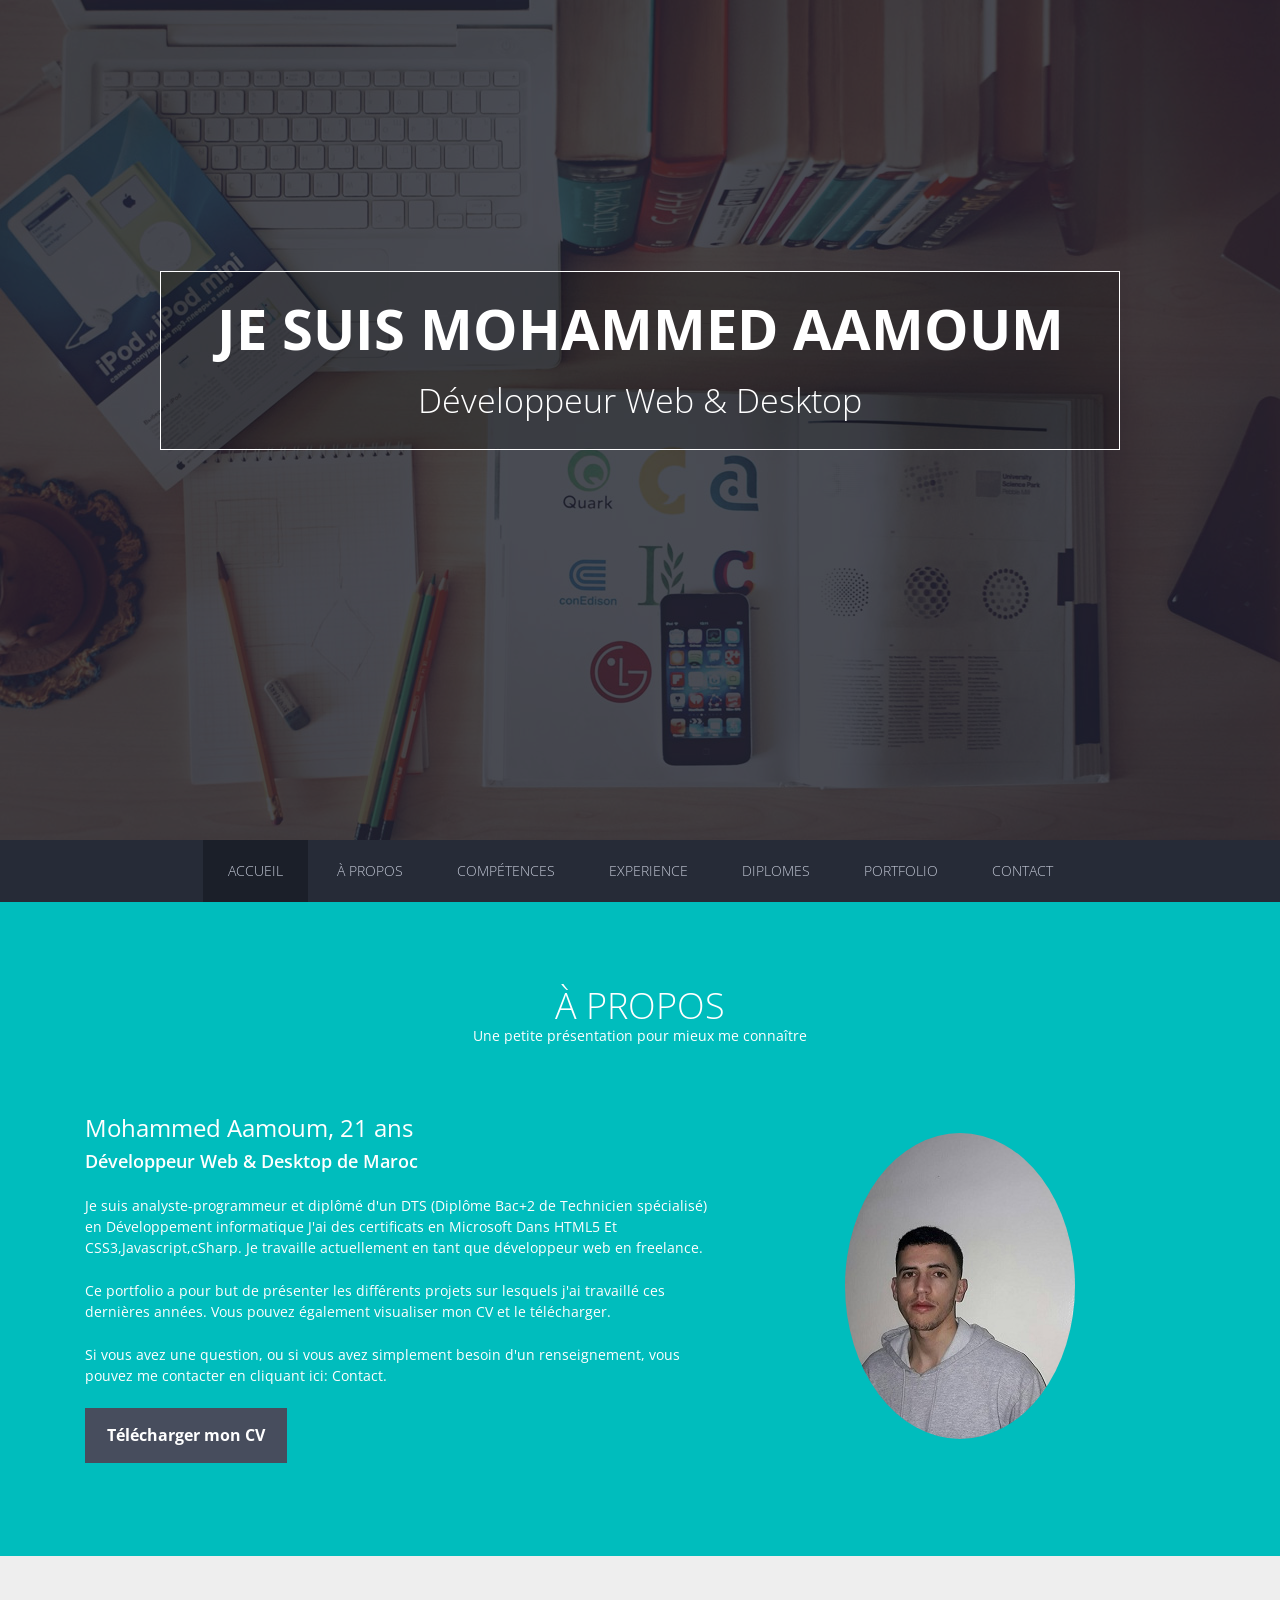
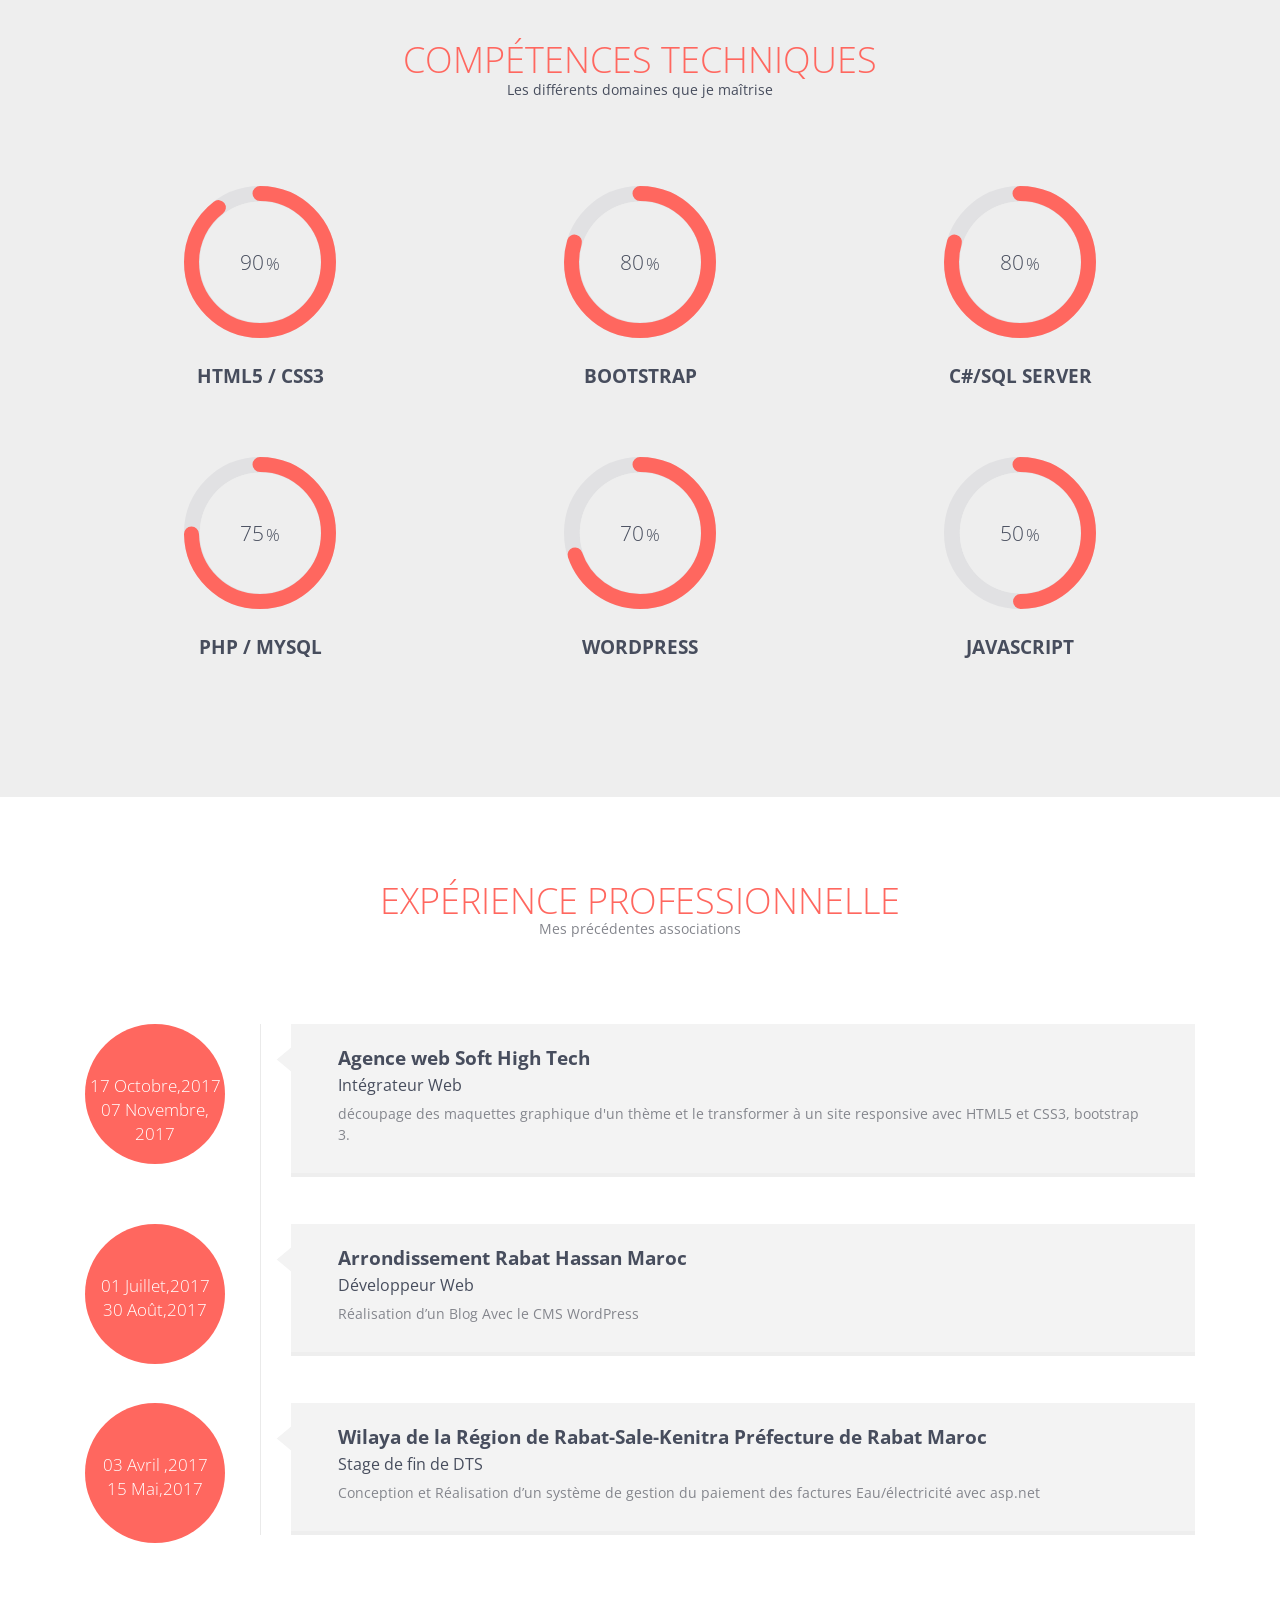
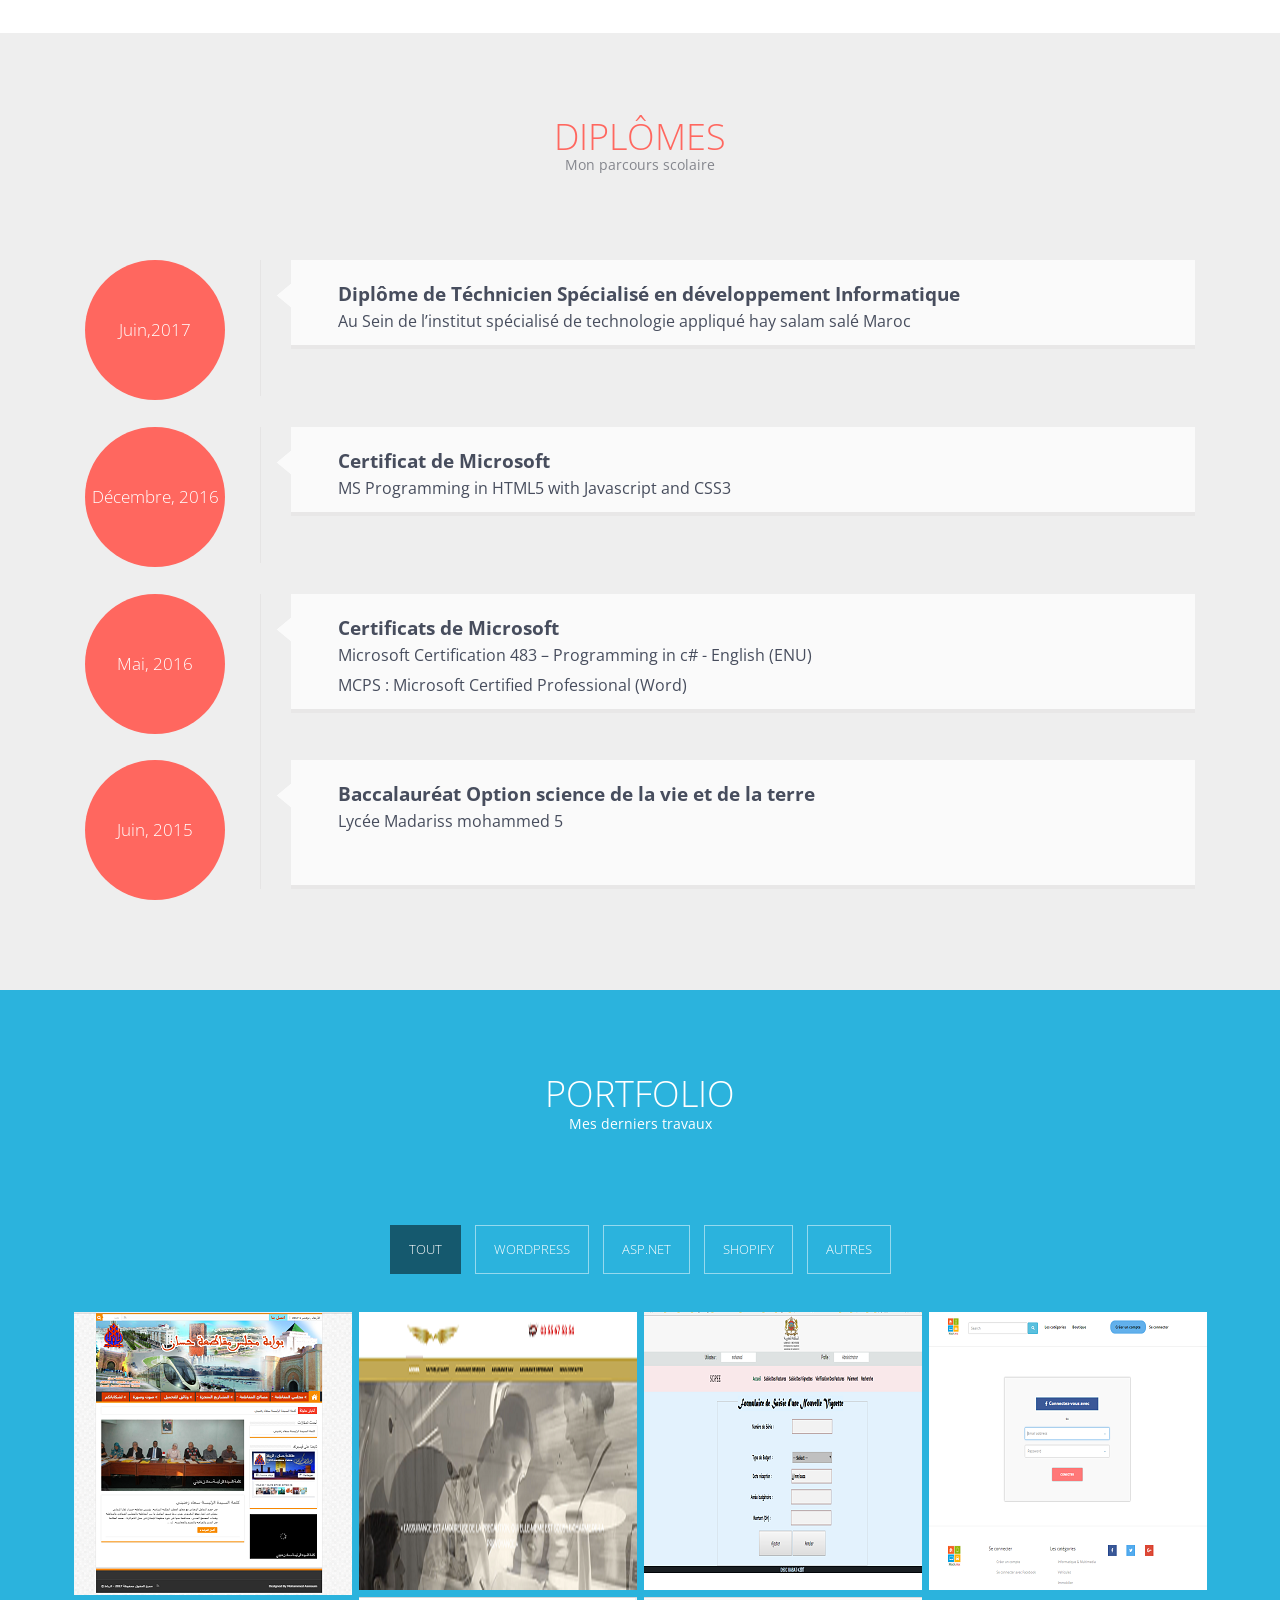
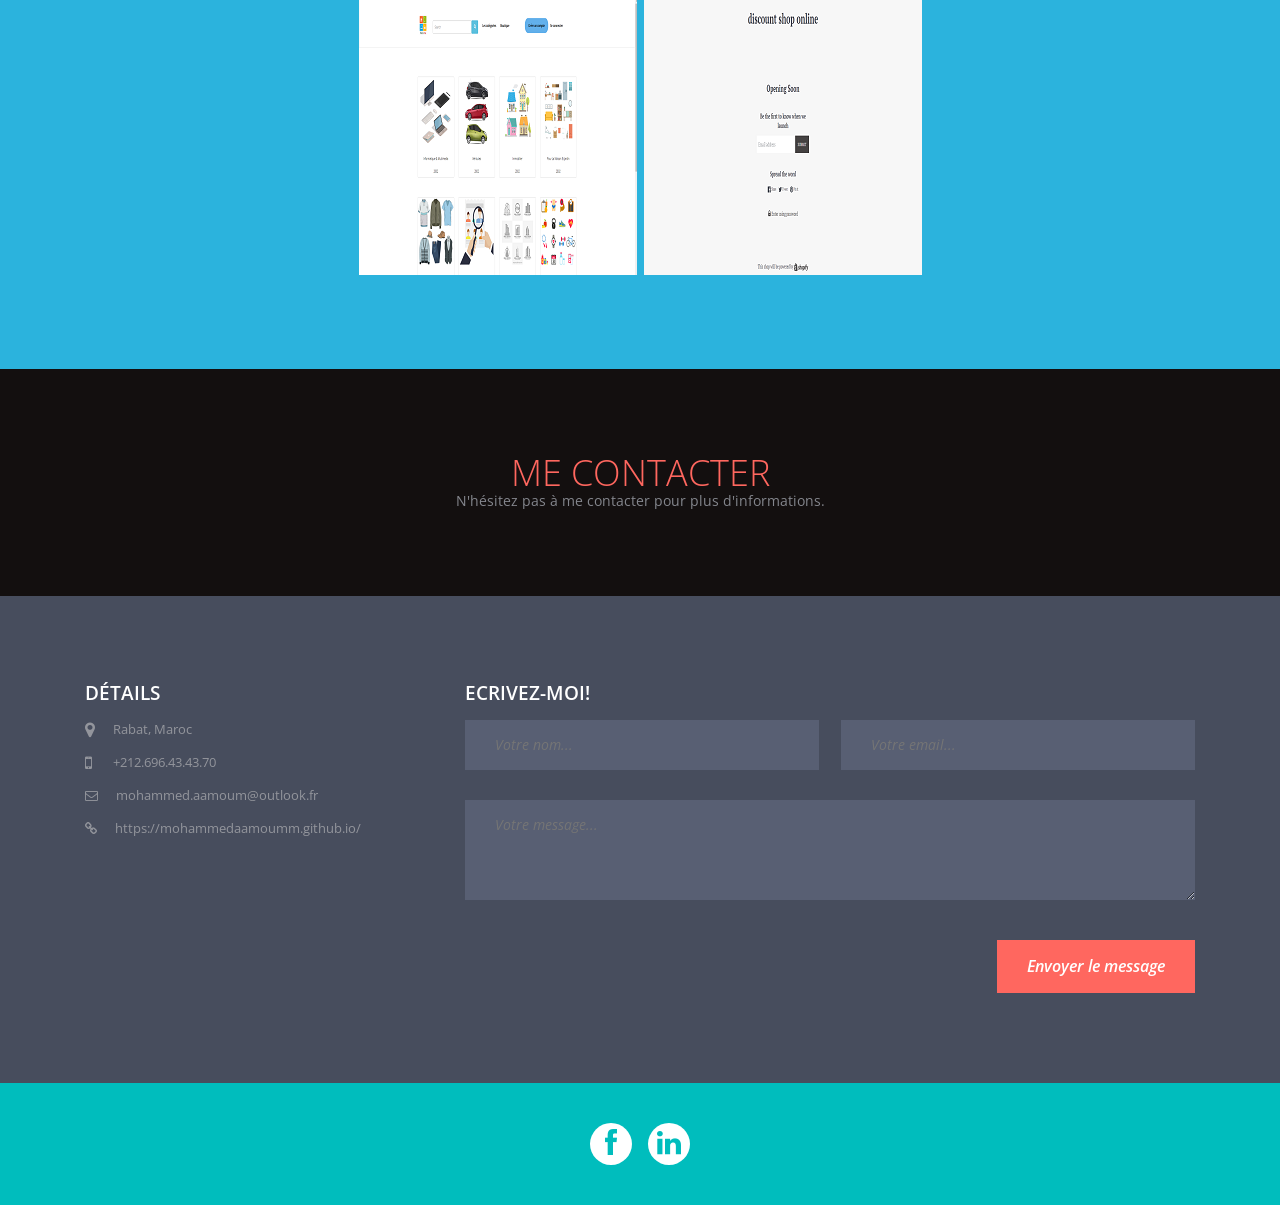
==== commit 6716a0ba: "Add files via upload" ====
--- a/index.html
+++ b/index.html
@@ -1,420 +1,420 @@
-<?php include 'php/contact.php' ?>
-<!DOCTYPE html>
-<!--[if lt IE 7 ]> <html class="ie ie6 no-js" lang="en"> <![endif]-->
-<!--[if IE 7 ]>    <html class="ie ie7 no-js" lang="en"> <![endif]-->
-<!--[if IE 8 ]>    <html class="ie ie8 no-js" lang="en"> <![endif]-->
-<!--[if IE 9 ]>    <html class="ie ie9 no-js" lang="en"> <![endif]-->
-<!--[if gt IE 9]><!--><html class="no-js" lang="en"><!--<![endif]-->
-<!-- Mirrored from elieldinaully.fr/ by HTTrack Website Copier/3.x [XR&CO'2014], Tue, 07 Nov 2017 16:08:09 GMT -->
-<head>
-<meta charset="UTF-8" />
-<meta http-equiv="X-UA-Compatible" content="IE=edge,chrome=1">
-<meta name="keywords" content="Mohammed Aamoum Portfolio Informatique Analyste Programmeur cSharp Web HTML CSS  Maroc Developpeur" />
-<meta name="description" content="Portfolio Aamoum Mohammed. Développeur Web & Desktop - Maroc" />
-<meta name="author" content="Mohammed Aamoum">
-<title>Portfolio Mohammed Aamoum - Développeur Web & Desktop - Maroc </title>
-<meta name="viewport" content="width=device-width, initial-scale=1.0">
-<!--main style-->
-<link rel="stylesheet" type="text/css" media="screen" href="css/bootstrap.css">
-<link rel="stylesheet" type="text/css" media="screen" href="css/style.css">
-<!--background slider style-->
-<link rel="stylesheet" type="text/css" href="index.html" />
-<!--google font style-->
-<link href='http://fonts.googleapis.com/css?family=Open+Sans:300italic,400italic,600italic,700italic,800italic,400,600,700,800,300' rel='stylesheet' type='text/css'>
-<!--font-family: 'Open Sans', sans-serif;-->
-<!-- font css style-->
-<link rel="stylesheet" href="css/font-awesome.css">
-<!--for slider style-->
-<link rel="shortcut icon" type="image/x-icon" href="images/favicon.ico">
-<noscript>
-<link rel="stylesheet" type="text/css" href="css/fallback.css" />
-</noscript>
-<!--[if lt IE 9]>
-			<link rel="stylesheet" type="text/css" href="css/fallback.css" />
-		<![endif]-->
-</head><body>
-<!--wrapper start-->
-<div class="wrapper" id="wrapper">
-  <header>
-    <!--banner start-->
-    <div class="banner row" id="banner">
-      <div class="col-xs-12 col-sm-12 col-md-12 col-lg-12 noPadd" style="height:100%">
-        <!--background slide show start-->
-        <div class="bannerPart"> <img src="images/2.jpg" alt="" class="bannerImg"> </div>
-        <!--background slide show end-->
-      </div>
-    </div>
-    <!--banner end-->
-    <div class="bannerText container">
-      <h1>Je suis Mohammed Aamoum</h1>
-      <h2>Développeur Web & Desktop</h2>
-    </div>
-    <!--menu start-->
-    <div class="menu">
-      <div class="navbar-wrapper">
-        <div class="container">
-          <div class="navwrapper">
-            <div class="navbar navbar-inverse navbar-static-top">
-              <div class="container">
-                <div class="navbar-header">
-                  <button type="button" class="navbar-toggle" data-toggle="collapse" data-target=".navbar-collapse"> <span class="icon-bar"></span> <span class="icon-bar"></span> <span class="icon-bar"></span> </button>
-                  <a class="navbar-brand" href="#">Menu</a> </div>
-                <div class="navbar-collapse collapse">
-                  <ul class="nav navbar-nav">
-                    <li class="menuItem active"><a href="#wrapper">Accueil</a></li>
-                    <li class="menuItem"><a href="#aboutme">À propos</a></li>
-                    <li class="menuItem"><a href="#technical">Compétences</a></li>
-                    <li class="menuItem"><a href="#exprience">Experience</a></li>
-                    <li class="menuItem"><a href="#education">Diplomes</a></li>
-                    <li class="menuItem"><a href="#protfolio">Portfolio</a></li>
-                    <li class="menuItem"><a href="#contact">Contact</a></li>
-                  </ul>
-                </div>
-              </div>
-            </div>
-          </div>
-          <!-- End Navbar -->
-        </div>
-      </div>
-    </div>
-    <!--menu end-->
-  </header>
-  <!--about me start-->
-  <section class="aboutme" id="aboutme">
-    <div class="container">
-      <div class="heading">
-        <h2>À propos</h2>
-        <p>Une petite présentation pour mieux me connaître</p>
-      </div>
-      <div class="row">
-        <div class=" col-xs-12 col-sm-12 col-md-7 col-lg-7">
-          <h3>Mohammed Aamoum, 21 ans</h3>
-          <h4 class="subHeading">Développeur Web & Desktop de Maroc</h4>
-          <p>Je suis analyste-programmeur et diplômé d'un DTS (Diplôme Bac+2 de Technicien spécialisé) en Développement informatique J'ai des certificats en Microsoft Dans HTML5 Et CSS3,Javascript,cSharp. Je travaille actuellement en tant que développeur web en freelance.</p>
-          <p>Ce portfolio a pour but de présenter les différents projets sur lesquels j'ai travaillé ces dernières années. Vous pouvez également visualiser mon CV et le télécharger. </p>
-          <p>Si vous avez une question, ou si vous avez simplement besoin d'un renseignement, vous pouvez me contacter en cliquant ici: <a href="#contact">Contact</a>.</p>
-          <a href="cv.pdf" class="bntDownload">Télécharger mon CV</a> </div>
-        <div class=" col-xs-12 col-sm-12 col-md-4 col-lg-4 col-md-offset-1 col-lg-offset-1 proPic"> <img src="images/photo.jpg" alt="" class="img-circle topmar"> </div>
-      </div>
-    </div>
-  </section>
-  <!--about me end-->
-  <!--technical start-->
-  <section class="technical" id="technical">
-    <div class="container">
-      <div class="heading">
-        <h2>Compétences techniques</h2>
-        <p>Les différents domaines que je maîtrise</p>
-      </div>
-      <div class="row">
-        <div class=" col-xs-12 col-sm-4 col-md-4 col-lg-4 skillsArea">
-          <div class=" col-xs-12 col-sm-6 col-md-6 col-lg-6 skills"> <span class="chart skilBg" data-percent="90"> <span class="percent"></span> </span>
-            <h4>HTML5 / CSS3</h4>
-            <p>&nbsp;</p>
-          </div>
-        </div>
-        <div class=" col-xs-12 col-sm-4 col-md-4 col-lg-4 skillsArea">
-          <div class=" col-xs-12 col-sm-6 col-md-6 col-lg-6 skills"> <span class="chart skilBg" data-percent="80"> <span class="percent"></span> </span>
-            <h4>Bootstrap</h4>
-            <p>&nbsp;</p>
-          </div>
-        </div>
-        <div class=" col-xs-12 col-sm-4 col-md-4 col-lg-4 skillsArea">
-          <div class=" col-xs-12 col-sm-6 col-md-6 col-lg-6 skills"> <span class="chart skilBg" data-percent="80"> <span class="percent"></span> </span>
-            <h4>C#/Sql Server</h4>
-            <p>&nbsp;</p>
-          </div>
-        </div>
-        <div class=" col-xs-12 col-sm-4 col-md-4 col-lg-4 skillsArea">
-          <div class=" col-xs-12 col-sm-6 col-md-6 col-lg-6 skills"> <span class="chart skilBg" data-percent="75"> <span class="percent"></span> </span>
-            <h4>PHP / MySQL</h4>
-            <p>&nbsp;</p>
-          </div>
-        </div>
-        <div class=" col-xs-12 col-sm-4 col-md-4 col-lg-4 skillsArea">
-          <div class=" col-xs-12 col-sm-6 col-md-6 col-lg-6 skills"> <span class="chart skilBg" data-percent="70"> <span class="percent"></span> </span>
-            <h4>Wordpress</h4>
-            <p>&nbsp;</p>
-          </div>
-        </div>
-        <div class=" col-xs-12 col-sm-4 col-md-4 col-lg-4 skillsArea">
-          <div class=" col-xs-12 col-sm-6 col-md-6 col-lg-6 skills"> <span class="chart skilBg" data-percent="50"> <span class="percent"></span> </span>
-            <h4>Javascript</h4>
-            <p>&nbsp;</p>
-          </div>
-        </div>
-      </div>
-    </div>
-  </section>
-  <!--technical end-->
-  <!--exprience start-->
-  <section class="exprience" id="exprience">
-    <div class="container">
-      <div class="heading">
-        <h2>Expérience professionnelle</h2>
-        <p>Mes précédentes associations</p>
-      </div>
-      <div class="row workDetails">
-        <div class="col-xs-12 col-sm-3 col-md-2 col-lg-2">
-          <div class="workYear">17 Octobre,2017<br>
-            07 Novembre, 2017</div>
-        </div>
-        <div class="col-xs-12 col-sm-9 col-md-10 col-lg-10 rightArea">
-          <div class="arrowpart"></div>
-          <div class="exCon">
-            <h4>Agence web Soft High Tech</h4>
-            <h5>Intégrateur Web</h5>
-            <p>découpage des maquettes graphique d'un thème et le transformer à un site responsive avec HTML5 et CSS3, bootstrap 3.</p>
-          </div>
-        </div>
-      </div>
-      <div class="row workDetails">
-        <div class="col-xs-12 col-sm-3 col-md-2 col-lg-2">
-          <div class="workYear">01 Juillet,2017<br>
-            30 Août,2017</div>
-        </div>
-        <div class="col-xs-12 col-sm-9 col-md-10 col-lg-10 rightArea">
-          <div class="arrowpart"></div>
-          <div class="exCon">
-            <h4>Arrondissement Rabat Hassan Maroc</h4>
-            <h5>Développeur Web</h5>
-            <p>Réalisation d’un Blog Avec le CMS WordPress </p>
-          </div>
-        </div>
-      </div>
-      <div class="row workDetails">
-        <div class="col-xs-12 col-sm-3 col-md-2 col-lg-2">
-          <div class="workYear">03 Avril ,2017<br>
-            15 Mai,2017</div>
-        </div>
-        <div class="col-xs-12 col-sm-9 col-md-10 col-lg-10 rightArea">
-          <div class="arrowpart"></div>
-          <div class="exCon">
-            <h4> Wilaya de la Région de Rabat-Sale-Kenitra Préfecture de Rabat Maroc</h4>
-            <h5>Stage de fin de DTS</h5>
-            <p>Conception et Réalisation d’un système de gestion du paiement des factures Eau/électricité avec asp.net</p
-          </div>
-        </div>
-      </div>
-    </div>
-  </section>
-  <!--exprience end-->
-  <!--education start-->
-  <section class="education" id="education">
-    <div class="container">
-      <div class="heading">
-        <h2>Diplômes</h2>
-        <p>Mon parcours scolaire</p>
-      </div>
-      <div class="row workDetails" style="margin-bottom: 27px;">
-        <div class="col-xs-12 col-sm-3 col-md-2 col-lg-2">
-          <div class="workYear">Juin,2017</div>
-        </div>
-        <div class="col-xs-12 col-sm-9 col-md-10 col-lg-10 rightArea">
-          <div class="arrowpart"></div>
-          <div class="exCon">
-            <h4>Diplôme de Téchnicien Spécialisé en développement Informatique</h4>
-            <h5>Au Sein de l’institut spécialisé de technologie appliqué hay salam salé Maroc</h5>
-          </div>
-        </div>
-      </div>
-      <div class="row workDetails" style="margin-bottom: 27px;">
-        <div class="col-xs-12 col-sm-3 col-md-2 col-lg-2">
-          <div class="workYear">Décembre, 2016</div>
-        </div>
-        <div class="col-xs-12 col-sm-9 col-md-10 col-lg-10 rightArea">
-          <div class="arrowpart"></div>
-          <div class="exCon">
-            <h4>Certificat de Microsoft</h4>
-            <h5>MS Programming in HTML5 with Javascript and CSS3</h5>
-          </div>
-        </div>
-      </div>
-      <div class="row workDetails">
-        <div class="col-xs-12 col-sm-3 col-md-2 col-lg-2">
-          <div class="workYear">Mai, 2016</div>
-        </div>
-        <div class="col-xs-12 col-sm-9 col-md-10 col-lg-10 rightArea">
-          <div class="arrowpart"></div>
-          <div class="exCon">
-            <h4>Certificats de Microsoft</h4>
-            <h5>Microsoft Certification 483 – Programming in c# - English (ENU)</h5>
-			<h5>MCPS : Microsoft Certified Professional (Word)</h5>
-         </div>
-        </div>
-      </div>
-      <div class="row workDetails">
-        <div class="col-xs-12 col-sm-3 col-md-2 col-lg-2">
-          <div class="workYear">Juin, 2015</div>
-        </div>
-        <div class="col-xs-12 col-sm-9 col-md-10 col-lg-10 rightArea">
-          <div class="arrowpart"></div>
-          <div class="exCon">
-            <h4>Baccalauréat Option science de la vie et de la terre</h4>
-            <h5>Lycée Madariss mohammed 5</h5>
-            <p>&nbsp;</p>
-         </div>
-        </div>
-      </div>
-    </div>
-  </section>
-  <!--education end-->
-  <!--protfolio start-->
-  <section class="protfolio" id="protfolio">
-    <div class="container">
-      <div class="heading">
-        <h2>Portfolio</h2>
-        <p>Mes derniers travaux</p>
-      </div>
-      <div class="portfolioFilter">
-        <ul>
-          <li><a href="#" data-filter="*" class="current">Tout</a></li>
-          <li><a href="#" data-filter=".wordpress">Wordpress</a></li>
-          <li><a href="#" data-filter=".aspnet">Asp.net</a></li>
-		  <li><a href="#" data-filter=".shopify">shopify</a></li>
-          <li><a href="#" data-filter=".autres">Autres</a></li>
-        </ul>
-      </div>
-      <ul class="portfolioContainer row">
-        <li class="wordpress col-xs-6 col-sm-4 col-md-3 col-lg-3">
-          <div class="lightCon"> <span class="hoverBox"> <span class="smallIcon"> <a rel="lightbox-demo" href="images/portfolio/big/rabt.png" subtitle="" title="Blog siteweb de rabat hassan maroc" class="zoom lb lb_warsaw1"><i class="fa fa-search fa-2x"></i></a></i></a> </span> </span> <img src="images/portfolio/big/rabt.png" alt=""  > </div>
-        </li>
-         <li class="wordpress col-xs-6 col-sm-4 col-md-3 col-lg-3">
-          <div class="lightCon"> <a  href="https://www.golden-assurance.fr"  target="_blank"  title="Golden assurance comparateur d'assurance" > <img src="images/portfolio/big/golden_assurance.png" alt=""  > </a></div>
-        </li>
-        <li class="aspnet col-xs-6 col-sm-4 col-md-3 col-lg-3">
-          <div class="lightCon"> <a  href=""  target="_blank"  title="Site Intranet avec asp.net Conception et Réalisation d’un système de gestion du paiement des factures Eau/électricité avec asp.net" > <img src="images/portfolio/big/intranet_site.png" alt=""  > </a></div>
-        </li>
-         <li class="autres col-xs-6 col-sm-4 col-md-3 col-lg-3">
-          <div class="lightCon"> <a  href=""   title="responsive login page avec bootstrap 3" > <img src="images/portfolio/big/login_page.png" alt=""  > </a></div>
-        </li><br>
-        <li class="autres col-xs-6 col-sm-4 col-md-3 col-lg-3">
-          <div class="lightCon"> <a  href=""  target="_blank"  title="Responsive product page avec html5 css3 bootstrap 3" > <img src="images/portfolio/big/product_psd_html.png" alt=""  > </a></div>
-        </li>
-		<li class="shopify col-xs-6 col-sm-4 col-md-3 col-lg-3">
-          <div class="lightCon"> <a  href="https://thediscountshoponline.com/" target="_blank"  title="Creation d'un store e-commerce avec shopify" > <img src="images/portfolio/big/shopify_exemple.png" alt=""  > </a></div>
-        </li>
-      </ul>
-    </div>
-  </section>
-  <!--protfolio end-->
-  <!--contact start-->
-  <section class="contact" id="contact">
-    <div class="container topCon">
-      <div class="heading">
-        <h2>Me contacter</h2>
-        <p>N'hésitez pas à me contacter pour plus d'informations.</p>
-      </div>
-    </div>
-  </section>
-  <section class="contactDetails">
-    <div class="container">
-      <!--contact info start-->
-      <div class="col-xs-12 col-sm-3 col-md-4 col-lg-4">
-        <h4>Détails</h4>
-<p> <i class="fa fa-map-marker fa-lg"></i> Rabat, Maroc</p>
-        <p> <i class="fa fa-mobile fa-lg"></i> &nbsp;+212.696.43.43.70</p>
-        <p> <i class="fa fa-envelope-o "></i> <a href="mailto:mohammed.aamoum@outlook.fr">mohammed.aamoum@outlook.fr</a></p>
-        <p> <i class="fa fa-link "></i> <a href="index.html">http://www.mohammedaamoum.io</a></p>
-      </div>
-      <!--contact info end-->
-      <!--contact form start-->
-      <div class="col-xs-12 col-sm-9 col-md-8 col-lg-8 conForm">
-        <h4>Ecrivez-moi!</h4>
-        <div id="message"></div>
-        <form method="post" action="php/contact.php" name="cform" id="cform">
-          <input name="name" id="name" type="text" class="col-xs-12 col-sm-6 col-md-6 col-lg-6" placeholder="Votre nom..." >
-          <input name="email" id="email" type="email" class=" col-xs-12 col-sm-6 col-md-6 col-lg-6 noMarr" placeholder="Votre email..." >
-          <textarea name="comments" id="comments" cols="" rows="" class="col-xs-12 col-sm-12 col-md-12 col-lg-12" placeholder="Votre message..."></textarea>  
-          <input type="submit" id="submit" name="send" class="submitBnt" value="Envoyer le message">
-          <div id="simple-msg"></div>
-        </form>
-      </div>
-      <!--contact form end-->
-    </div>
-  </section>
-  <!--contact end-->
-  <!--footer start-->
-  <section class="footer" id="footer">
-    <div class="container">
-      <ul>
-        <li><a href="https://www.facebook.com/mohammed.aamoum.79" target="_blank"><i class="fa fa-facebook fa-2x"></i></a></li>
-      <!--  <li><a href="#"><i class="fa fa-facebook fa-2x"></i></a></li>!-->
-        <li><a href="https://www.linkedin.com/in/mohammed-aamoum" target="_blank"><i class="fa fa-linkedin fa-2x"></i></a></li>
-      <!--  <li><a href="#"><i class="fa fa-rss fa-2x"></i></a></li>!-->
-      </ul>
-    </div>
-  </section>
-  <!--footer end-->
-</div>
-<!--wrapper end-->
-<!--modernizr js-->
-<script type="text/javascript" src="js/modernizr.custom.26633.js"></script>
-<!--jquary min js-->
-<script type="text/javascript" src="js/jquery.min.js"></script>
-<script src="js/bootstrap.js"></script>
-<script type="text/javascript" src="js/jquery.gridrotator.js"></script>
-<!--for custom jquary-->
-<script src="js/custom.js"></script>
-<!--for placeholder jquary-->
-<script type="text/javascript" src="js/jquery.placeholder.js"></script>
-<!--for menu jquary-->
-<script type="text/javascript" src="js/stickUp.js"></script>
-<script type="text/javascript">
-jQuery(function($) {
-$(document).ready( function() {
-  //enabling stickUp on the '.navbar-wrapper' class
-  $('.navbar-wrapper').stickUp({
-				parts: {
-				  0: 'banner',
-				  1: 'aboutme',
-				  2: 'technical',
-				  3: 'exprience',
-				  4: 'education',
-				  5: 'awards',
-				  6: 'protfolio',
-				  7: 'contact'
-				},
-				itemClass: 'menuItem',
-				itemHover: 'active',
-				topMargin: 'auto'
-			  });
-});
-
-$( ".navbar.navbar-inverse.navbar-static-top a" ).click(function() {
-  $( ".navbar-collapse" ).addClass( "hideClass" );
-});
-
-
-$( ".navbar.navbar-inverse.navbar-static-top a" ).click(function() {
-  $( ".navbar-collapse" ).addClass( "collapse" );
-});
-
-
-$( ".navbar.navbar-inverse.navbar-static-top a" ).click(function() {
-  $( ".navbar-collapse" ).removeClass( "in" );
-});
-
-$( ".navbar-toggle" ).click(function() {
-  $( ".navbar-collapse" ).removeClass( "hideClass" );
-});
-
-
-});
-</script>
-<!--for portfoli filter jquary-->
-<script src="js/jquery.isotope.js" type="text/javascript"></script>
-<!--for portfoli lightbox -->
-<link type="text/css" rel="stylesheet" id="theme" href="css/jquery-ui-1.8.16.custom.css">
-<link type="text/css" rel="stylesheet" href="css/lightbox.min.css">
-<script type="text/javascript" src="js/jquery.ui.widget.min.js"></script>
-<script type="text/javascript" src="js/jquery.ui.rlightbox.js"></script>
-<!--for skill chat jquary-->
-<script src="js/jquery.easing.min.js"></script>
-<script src="js/jquery.easypiechart.js"></script>
-<!--contact form js-->
-<script type="text/javascript" src="js/jquery.contact.js"></script>
-</body>
-
-<!-- Mirrored from elieldinaully.fr/ by HTTrack Website Copier/3.x [XR&CO'2014], Tue, 07 Nov 2017 16:08:53 GMT -->
+<?php include 'php/contact.php' ?>
+<!DOCTYPE html>
+<!--[if lt IE 7 ]> <html class="ie ie6 no-js" lang="en"> <![endif]-->
+<!--[if IE 7 ]>    <html class="ie ie7 no-js" lang="en"> <![endif]-->
+<!--[if IE 8 ]>    <html class="ie ie8 no-js" lang="en"> <![endif]-->
+<!--[if IE 9 ]>    <html class="ie ie9 no-js" lang="en"> <![endif]-->
+<!--[if gt IE 9]><!--><html class="no-js" lang="en"><!--<![endif]-->
+<!-- Mirrored from elieldinaully.fr/ by HTTrack Website Copier/3.x [XR&CO'2014], Tue, 07 Nov 2017 16:08:09 GMT -->
+<head>
+<meta charset="UTF-8" />
+<meta http-equiv="X-UA-Compatible" content="IE=edge,chrome=1">
+<meta name="keywords" content="Mohammed Aamoum Portfolio Informatique Analyste Programmeur cSharp Web HTML CSS  Maroc Developpeur" />
+<meta name="description" content="Portfolio Aamoum Mohammed. Développeur Web & Desktop - Maroc" />
+<meta name="author" content="Mohammed Aamoum">
+<title>Portfolio Mohammed Aamoum - Développeur Web & Desktop - Maroc </title>
+<meta name="viewport" content="width=device-width, initial-scale=1.0">
+<!--main style-->
+<link rel="stylesheet" type="text/css" media="screen" href="css/bootstrap.css">
+<link rel="stylesheet" type="text/css" media="screen" href="css/style.css">
+<!--background slider style-->
+<link rel="stylesheet" type="text/css" href="index.html" />
+<!--google font style-->
+<link href='http://fonts.googleapis.com/css?family=Open+Sans:300italic,400italic,600italic,700italic,800italic,400,600,700,800,300' rel='stylesheet' type='text/css'>
+<!--font-family: 'Open Sans', sans-serif;-->
+<!-- font css style-->
+<link rel="stylesheet" href="css/font-awesome.css">
+<!--for slider style-->
+<link rel="shortcut icon" type="image/x-icon" href="images/favicon.ico">
+<noscript>
+<link rel="stylesheet" type="text/css" href="css/fallback.css" />
+</noscript>
+<!--[if lt IE 9]>
+			<link rel="stylesheet" type="text/css" href="css/fallback.css" />
+		<![endif]-->
+</head><body>
+<!--wrapper start-->
+<div class="wrapper" id="wrapper">
+  <header>
+    <!--banner start-->
+    <div class="banner row" id="banner">
+      <div class="col-xs-12 col-sm-12 col-md-12 col-lg-12 noPadd" style="height:100%">
+        <!--background slide show start-->
+        <div class="bannerPart"> <img src="images/2.jpg" alt="" class="bannerImg"> </div>
+        <!--background slide show end-->
+      </div>
+    </div>
+    <!--banner end-->
+    <div class="bannerText container">
+      <h1>Je suis Mohammed Aamoum</h1>
+      <h2>Développeur Web & Desktop</h2>
+    </div>
+    <!--menu start-->
+    <div class="menu">
+      <div class="navbar-wrapper">
+        <div class="container">
+          <div class="navwrapper">
+            <div class="navbar navbar-inverse navbar-static-top">
+              <div class="container">
+                <div class="navbar-header">
+                  <button type="button" class="navbar-toggle" data-toggle="collapse" data-target=".navbar-collapse"> <span class="icon-bar"></span> <span class="icon-bar"></span> <span class="icon-bar"></span> </button>
+                  <a class="navbar-brand" href="#">Menu</a> </div>
+                <div class="navbar-collapse collapse">
+                  <ul class="nav navbar-nav">
+                    <li class="menuItem active"><a href="#wrapper">Accueil</a></li>
+                    <li class="menuItem"><a href="#aboutme">À propos</a></li>
+                    <li class="menuItem"><a href="#technical">Compétences</a></li>
+                    <li class="menuItem"><a href="#exprience">Experience</a></li>
+                    <li class="menuItem"><a href="#education">Diplomes</a></li>
+                    <li class="menuItem"><a href="#protfolio">Portfolio</a></li>
+                    <li class="menuItem"><a href="#contact">Contact</a></li>
+                  </ul>
+                </div>
+              </div>
+            </div>
+          </div>
+          <!-- End Navbar -->
+        </div>
+      </div>
+    </div>
+    <!--menu end-->
+  </header>
+  <!--about me start-->
+  <section class="aboutme" id="aboutme">
+    <div class="container">
+      <div class="heading">
+        <h2>À propos</h2>
+        <p>Une petite présentation pour mieux me connaître</p>
+      </div>
+      <div class="row">
+        <div class=" col-xs-12 col-sm-12 col-md-7 col-lg-7">
+          <h3>Mohammed Aamoum, 21 ans</h3>
+          <h4 class="subHeading">Développeur Web & Desktop de Maroc</h4>
+          <p>Je suis analyste-programmeur et diplômé d'un DTS (Diplôme Bac+2 de Technicien spécialisé) en Développement informatique J'ai des certificats en Microsoft Dans HTML5 Et CSS3,Javascript,cSharp. Je travaille actuellement en tant que développeur web en freelance.</p>
+          <p>Ce portfolio a pour but de présenter les différents projets sur lesquels j'ai travaillé ces dernières années. Vous pouvez également visualiser mon CV et le télécharger. </p>
+          <p>Si vous avez une question, ou si vous avez simplement besoin d'un renseignement, vous pouvez me contacter en cliquant ici: <a href="#contact">Contact</a>.</p>
+          <a href="cv.pdf" class="bntDownload">Télécharger mon CV</a> </div>
+        <div class=" col-xs-12 col-sm-12 col-md-4 col-lg-4 col-md-offset-1 col-lg-offset-1 proPic"> <img src="images/photo.jpg" alt="" class="img-circle topmar"> </div>
+      </div>
+    </div>
+  </section>
+  <!--about me end-->
+  <!--technical start-->
+  <section class="technical" id="technical">
+    <div class="container">
+      <div class="heading">
+        <h2>Compétences techniques</h2>
+        <p>Les différents domaines que je maîtrise</p>
+      </div>
+      <div class="row">
+        <div class=" col-xs-12 col-sm-4 col-md-4 col-lg-4 skillsArea">
+          <div class=" col-xs-12 col-sm-6 col-md-6 col-lg-6 skills"> <span class="chart skilBg" data-percent="90"> <span class="percent"></span> </span>
+            <h4>HTML5 / CSS3</h4>
+            <p>&nbsp;</p>
+          </div>
+        </div>
+        <div class=" col-xs-12 col-sm-4 col-md-4 col-lg-4 skillsArea">
+          <div class=" col-xs-12 col-sm-6 col-md-6 col-lg-6 skills"> <span class="chart skilBg" data-percent="80"> <span class="percent"></span> </span>
+            <h4>Bootstrap</h4>
+            <p>&nbsp;</p>
+          </div>
+        </div>
+        <div class=" col-xs-12 col-sm-4 col-md-4 col-lg-4 skillsArea">
+          <div class=" col-xs-12 col-sm-6 col-md-6 col-lg-6 skills"> <span class="chart skilBg" data-percent="80"> <span class="percent"></span> </span>
+            <h4>C#/Sql Server</h4>
+            <p>&nbsp;</p>
+          </div>
+        </div>
+        <div class=" col-xs-12 col-sm-4 col-md-4 col-lg-4 skillsArea">
+          <div class=" col-xs-12 col-sm-6 col-md-6 col-lg-6 skills"> <span class="chart skilBg" data-percent="75"> <span class="percent"></span> </span>
+            <h4>PHP / MySQL</h4>
+            <p>&nbsp;</p>
+          </div>
+        </div>
+        <div class=" col-xs-12 col-sm-4 col-md-4 col-lg-4 skillsArea">
+          <div class=" col-xs-12 col-sm-6 col-md-6 col-lg-6 skills"> <span class="chart skilBg" data-percent="70"> <span class="percent"></span> </span>
+            <h4>Wordpress</h4>
+            <p>&nbsp;</p>
+          </div>
+        </div>
+        <div class=" col-xs-12 col-sm-4 col-md-4 col-lg-4 skillsArea">
+          <div class=" col-xs-12 col-sm-6 col-md-6 col-lg-6 skills"> <span class="chart skilBg" data-percent="50"> <span class="percent"></span> </span>
+            <h4>Javascript</h4>
+            <p>&nbsp;</p>
+          </div>
+        </div>
+      </div>
+    </div>
+  </section>
+  <!--technical end-->
+  <!--exprience start-->
+  <section class="exprience" id="exprience">
+    <div class="container">
+      <div class="heading">
+        <h2>Expérience professionnelle</h2>
+        <p>Mes précédentes associations</p>
+      </div>
+      <div class="row workDetails">
+        <div class="col-xs-12 col-sm-3 col-md-2 col-lg-2">
+          <div class="workYear">17 Octobre,2017<br>
+            07 Novembre, 2017</div>
+        </div>
+        <div class="col-xs-12 col-sm-9 col-md-10 col-lg-10 rightArea">
+          <div class="arrowpart"></div>
+          <div class="exCon">
+            <h4>Agence web Soft High Tech</h4>
+            <h5>Intégrateur Web</h5>
+            <p>découpage des maquettes graphique d'un thème et le transformer à un site responsive avec HTML5 et CSS3, bootstrap 3.</p>
+          </div>
+        </div>
+      </div>
+      <div class="row workDetails">
+        <div class="col-xs-12 col-sm-3 col-md-2 col-lg-2">
+          <div class="workYear">01 Juillet,2017<br>
+            30 Août,2017</div>
+        </div>
+        <div class="col-xs-12 col-sm-9 col-md-10 col-lg-10 rightArea">
+          <div class="arrowpart"></div>
+          <div class="exCon">
+            <h4>Arrondissement Rabat Hassan Maroc</h4>
+            <h5>Développeur Web</h5>
+            <p>Réalisation d’un Blog Avec le CMS WordPress </p>
+          </div>
+        </div>
+      </div>
+      <div class="row workDetails">
+        <div class="col-xs-12 col-sm-3 col-md-2 col-lg-2">
+          <div class="workYear">03 Avril ,2017<br>
+            15 Mai,2017</div>
+        </div>
+        <div class="col-xs-12 col-sm-9 col-md-10 col-lg-10 rightArea">
+          <div class="arrowpart"></div>
+          <div class="exCon">
+            <h4> Wilaya de la Région de Rabat-Sale-Kenitra Préfecture de Rabat Maroc</h4>
+            <h5>Stage de fin de DTS</h5>
+            <p>Conception et Réalisation d’un système de gestion du paiement des factures Eau/électricité avec asp.net</p
+          </div>
+        </div>
+      </div>
+    </div>
+  </section>
+  <!--exprience end-->
+  <!--education start-->
+  <section class="education" id="education">
+    <div class="container">
+      <div class="heading">
+        <h2>Diplômes</h2>
+        <p>Mon parcours scolaire</p>
+      </div>
+      <div class="row workDetails" style="margin-bottom: 27px;">
+        <div class="col-xs-12 col-sm-3 col-md-2 col-lg-2">
+          <div class="workYear">Juin,2017</div>
+        </div>
+        <div class="col-xs-12 col-sm-9 col-md-10 col-lg-10 rightArea">
+          <div class="arrowpart"></div>
+          <div class="exCon">
+            <h4>Diplôme de Téchnicien Spécialisé en développement Informatique</h4>
+            <h5>Au Sein de l’institut spécialisé de technologie appliqué hay salam salé Maroc</h5>
+          </div>
+        </div>
+      </div>
+      <div class="row workDetails" style="margin-bottom: 27px;">
+        <div class="col-xs-12 col-sm-3 col-md-2 col-lg-2">
+          <div class="workYear">Décembre, 2016</div>
+        </div>
+        <div class="col-xs-12 col-sm-9 col-md-10 col-lg-10 rightArea">
+          <div class="arrowpart"></div>
+          <div class="exCon">
+            <h4>Certificat de Microsoft</h4>
+            <h5>MS Programming in HTML5 with Javascript and CSS3</h5>
+          </div>
+        </div>
+      </div>
+      <div class="row workDetails">
+        <div class="col-xs-12 col-sm-3 col-md-2 col-lg-2">
+          <div class="workYear">Mai, 2016</div>
+        </div>
+        <div class="col-xs-12 col-sm-9 col-md-10 col-lg-10 rightArea">
+          <div class="arrowpart"></div>
+          <div class="exCon">
+            <h4>Certificats de Microsoft</h4>
+            <h5>Microsoft Certification 483 – Programming in c# - English (ENU)</h5>
+			<h5>MCPS : Microsoft Certified Professional (Word)</h5>
+         </div>
+        </div>
+      </div>
+      <div class="row workDetails">
+        <div class="col-xs-12 col-sm-3 col-md-2 col-lg-2">
+          <div class="workYear">Juin, 2015</div>
+        </div>
+        <div class="col-xs-12 col-sm-9 col-md-10 col-lg-10 rightArea">
+          <div class="arrowpart"></div>
+          <div class="exCon">
+            <h4>Baccalauréat Option science de la vie et de la terre</h4>
+            <h5>Lycée Madariss mohammed 5</h5>
+            <p>&nbsp;</p>
+         </div>
+        </div>
+      </div>
+    </div>
+  </section>
+  <!--education end-->
+  <!--protfolio start-->
+  <section class="protfolio" id="protfolio">
+    <div class="container">
+      <div class="heading">
+        <h2>Portfolio</h2>
+        <p>Mes derniers travaux</p>
+      </div>
+      <div class="portfolioFilter">
+        <ul>
+          <li><a href="#" data-filter="*" class="current">Tout</a></li>
+          <li><a href="#" data-filter=".wordpress">Wordpress</a></li>
+          <li><a href="#" data-filter=".aspnet">Asp.net</a></li>
+		  <li><a href="#" data-filter=".shopify">shopify</a></li>
+          <li><a href="#" data-filter=".autres">Autres</a></li>
+        </ul>
+      </div>
+      <ul class="portfolioContainer row">
+        <li class="wordpress col-xs-6 col-sm-4 col-md-3 col-lg-3">
+          <div class="lightCon"> <span class="hoverBox"> <span class="smallIcon"> <a rel="lightbox-demo" href="images/portfolio/big/rabt.png" subtitle="" title="Blog siteweb de rabat hassan maroc" class="zoom lb lb_warsaw1"><i class="fa fa-search fa-2x"></i></a></i></a> </span> </span> <img src="images/portfolio/big/rabt.png" alt=""  > </div>
+        </li>
+         <li class="wordpress col-xs-6 col-sm-4 col-md-3 col-lg-3">
+          <div class="lightCon"> <a  href="https://www.golden-assurance.fr"  target="_blank"  title="Golden assurance comparateur d'assurance" > <img src="images/portfolio/big/golden_assurance.png" alt=""  > </a></div>
+        </li>
+        <li class="aspnet col-xs-6 col-sm-4 col-md-3 col-lg-3">
+          <div class="lightCon"> <a  href=""  target="_blank"  title="Site Intranet avec asp.net Conception et Réalisation d’un système de gestion du paiement des factures Eau/électricité avec asp.net" > <img src="images/portfolio/big/intranet_site.png" alt=""  > </a></div>
+        </li>
+         <li class="autres col-xs-6 col-sm-4 col-md-3 col-lg-3">
+          <div class="lightCon"> <a  href=""   title="responsive login page avec bootstrap 3" > <img src="images/portfolio/big/login_page.png" alt=""  > </a></div>
+        </li><br>
+        <li class="autres col-xs-6 col-sm-4 col-md-3 col-lg-3">
+          <div class="lightCon"> <a  href=""  target="_blank"  title="Responsive product page avec html5 css3 bootstrap 3" > <img src="images/portfolio/big/product_psd_html.png" alt=""  > </a></div>
+        </li>
+		<li class="shopify col-xs-6 col-sm-4 col-md-3 col-lg-3">
+          <div class="lightCon"> <a  href="https://thediscountshoponline.com/" target="_blank"  title="Creation d'un store e-commerce avec shopify" > <img src="images/portfolio/big/shopify_exemple.png" alt=""  > </a></div>
+        </li>
+      </ul>
+    </div>
+  </section>
+  <!--protfolio end-->
+  <!--contact start-->
+  <section class="contact" id="contact">
+    <div class="container topCon">
+      <div class="heading">
+        <h2>Me contacter</h2>
+        <p>N'hésitez pas à me contacter pour plus d'informations.</p>
+      </div>
+    </div>
+  </section>
+  <section class="contactDetails">
+    <div class="container">
+      <!--contact info start-->
+      <div class="col-xs-12 col-sm-3 col-md-4 col-lg-4">
+        <h4>Détails</h4>
+<p> <i class="fa fa-map-marker fa-lg"></i> Rabat, Maroc</p>
+        <p> <i class="fa fa-mobile fa-lg"></i> &nbsp;+212.696.43.43.70</p>
+        <p> <i class="fa fa-envelope-o "></i> <a href="mailto:mohammed.aamoum@outlook.fr">mohammed.aamoum@outlook.fr</a></p>
+        <p> <i class="fa fa-link "></i> <a href="index.html">https://mohammedaamoumm.github.io/</a></p>
+      </div>
+      <!--contact info end-->
+      <!--contact form start-->
+      <div class="col-xs-12 col-sm-9 col-md-8 col-lg-8 conForm">
+        <h4>Ecrivez-moi!</h4>
+        <div id="message"></div>
+        <form method="post" action="php/contact.php" name="cform" id="cform">
+          <input name="name" id="name" type="text" class="col-xs-12 col-sm-6 col-md-6 col-lg-6" placeholder="Votre nom..." >
+          <input name="email" id="email" type="email" class=" col-xs-12 col-sm-6 col-md-6 col-lg-6 noMarr" placeholder="Votre email..." >
+          <textarea name="comments" id="comments" cols="" rows="" class="col-xs-12 col-sm-12 col-md-12 col-lg-12" placeholder="Votre message..."></textarea>  
+          <input type="submit" id="submit" name="send" class="submitBnt" value="Envoyer le message">
+          <div id="simple-msg"></div>
+        </form>
+      </div>
+      <!--contact form end-->
+    </div>
+  </section>
+  <!--contact end-->
+  <!--footer start-->
+  <section class="footer" id="footer">
+    <div class="container">
+      <ul>
+        <li><a href="https://www.facebook.com/mohammed.aamoum.79" target="_blank"><i class="fa fa-facebook fa-2x"></i></a></li>
+      <!--  <li><a href="#"><i class="fa fa-facebook fa-2x"></i></a></li>!-->
+        <li><a href="https://www.linkedin.com/in/mohammed-aamoum" target="_blank"><i class="fa fa-linkedin fa-2x"></i></a></li>
+      <!--  <li><a href="#"><i class="fa fa-rss fa-2x"></i></a></li>!-->
+      </ul>
+    </div>
+  </section>
+  <!--footer end-->
+</div>
+<!--wrapper end-->
+<!--modernizr js-->
+<script type="text/javascript" src="js/modernizr.custom.26633.js"></script>
+<!--jquary min js-->
+<script type="text/javascript" src="js/jquery.min.js"></script>
+<script src="js/bootstrap.js"></script>
+<script type="text/javascript" src="js/jquery.gridrotator.js"></script>
+<!--for custom jquary-->
+<script src="js/custom.js"></script>
+<!--for placeholder jquary-->
+<script type="text/javascript" src="js/jquery.placeholder.js"></script>
+<!--for menu jquary-->
+<script type="text/javascript" src="js/stickUp.js"></script>
+<script type="text/javascript">
+jQuery(function($) {
+$(document).ready( function() {
+  //enabling stickUp on the '.navbar-wrapper' class
+  $('.navbar-wrapper').stickUp({
+				parts: {
+				  0: 'banner',
+				  1: 'aboutme',
+				  2: 'technical',
+				  3: 'exprience',
+				  4: 'education',
+				  5: 'awards',
+				  6: 'protfolio',
+				  7: 'contact'
+				},
+				itemClass: 'menuItem',
+				itemHover: 'active',
+				topMargin: 'auto'
+			  });
+});
+
+$( ".navbar.navbar-inverse.navbar-static-top a" ).click(function() {
+  $( ".navbar-collapse" ).addClass( "hideClass" );
+});
+
+
+$( ".navbar.navbar-inverse.navbar-static-top a" ).click(function() {
+  $( ".navbar-collapse" ).addClass( "collapse" );
+});
+
+
+$( ".navbar.navbar-inverse.navbar-static-top a" ).click(function() {
+  $( ".navbar-collapse" ).removeClass( "in" );
+});
+
+$( ".navbar-toggle" ).click(function() {
+  $( ".navbar-collapse" ).removeClass( "hideClass" );
+});
+
+
+});
+</script>
+<!--for portfoli filter jquary-->
+<script src="js/jquery.isotope.js" type="text/javascript"></script>
+<!--for portfoli lightbox -->
+<link type="text/css" rel="stylesheet" id="theme" href="css/jquery-ui-1.8.16.custom.css">
+<link type="text/css" rel="stylesheet" href="css/lightbox.min.css">
+<script type="text/javascript" src="js/jquery.ui.widget.min.js"></script>
+<script type="text/javascript" src="js/jquery.ui.rlightbox.js"></script>
+<!--for skill chat jquary-->
+<script src="js/jquery.easing.min.js"></script>
+<script src="js/jquery.easypiechart.js"></script>
+<!--contact form js-->
+<script type="text/javascript" src="js/jquery.contact.js"></script>
+</body>
+
+<!-- Mirrored from elieldinaully.fr/ by HTTrack Website Copier/3.x [XR&CO'2014], Tue, 07 Nov 2017 16:08:53 GMT -->
 </html>
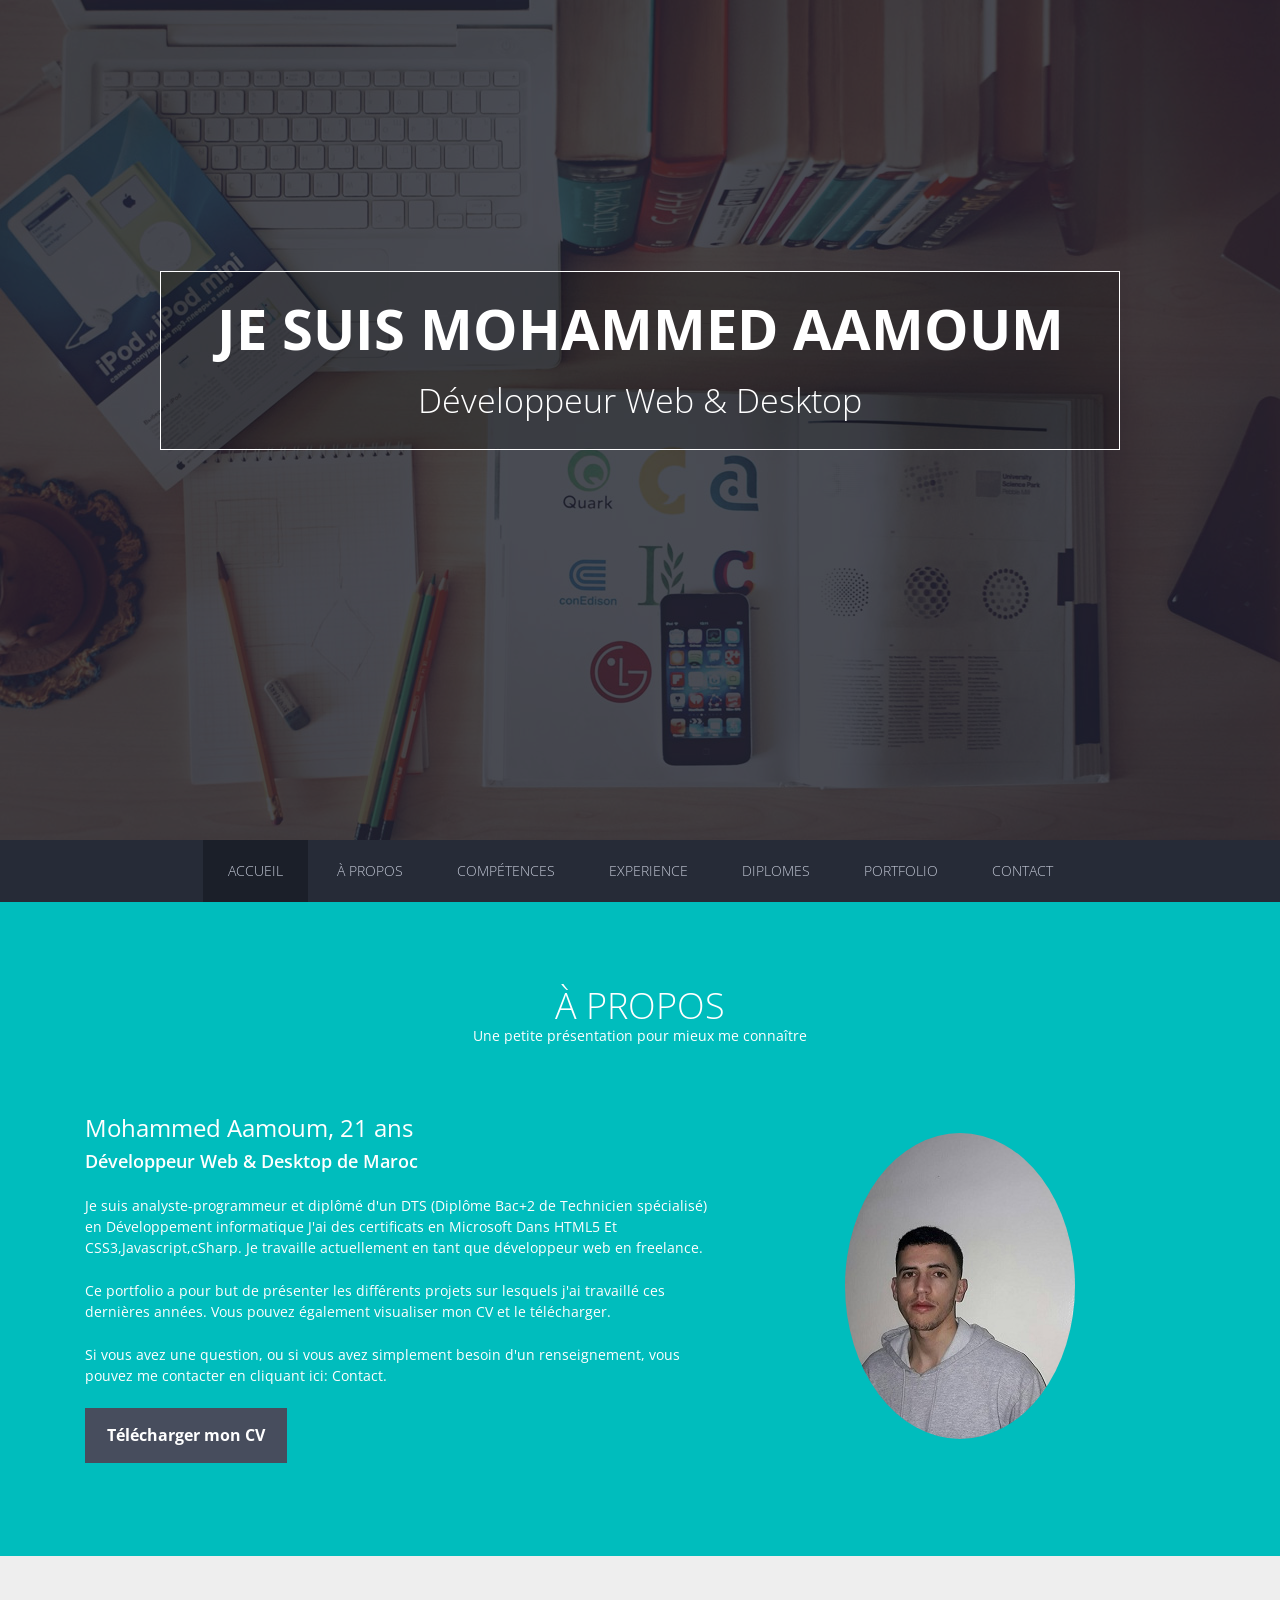
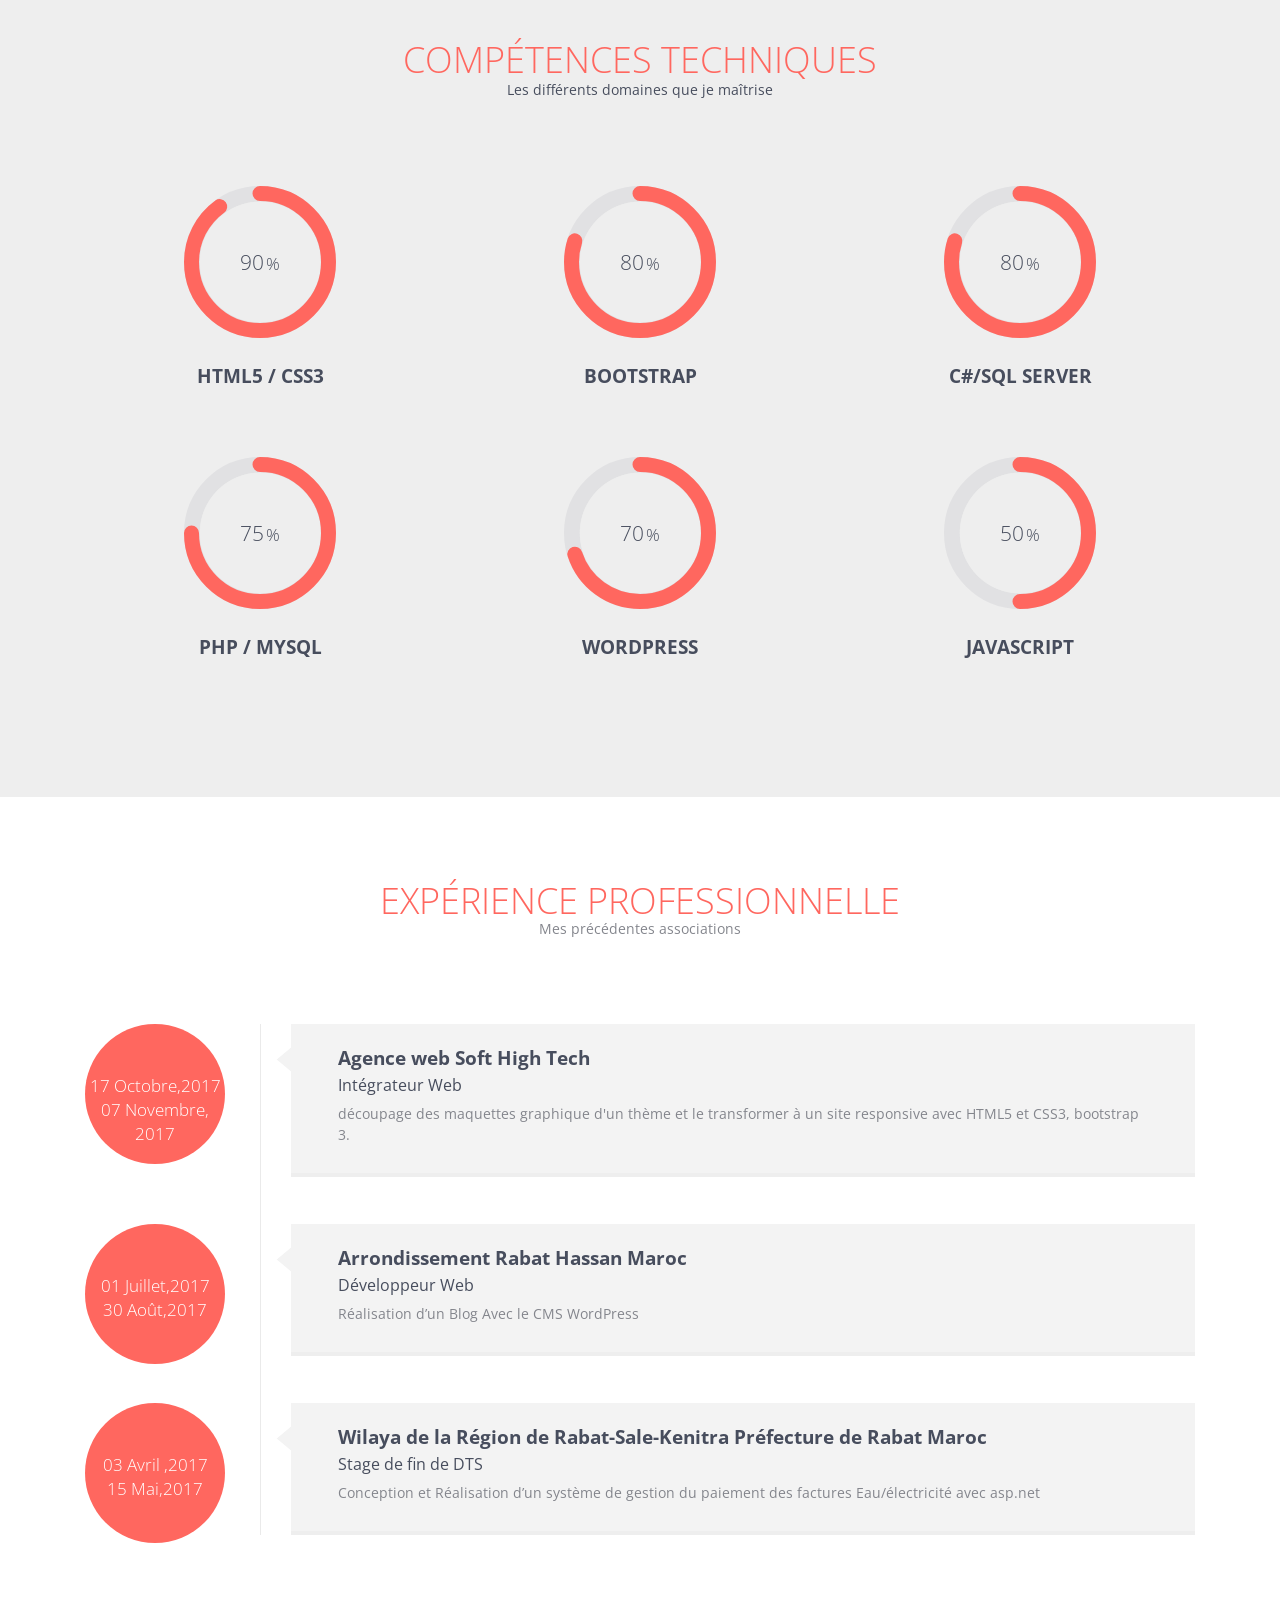
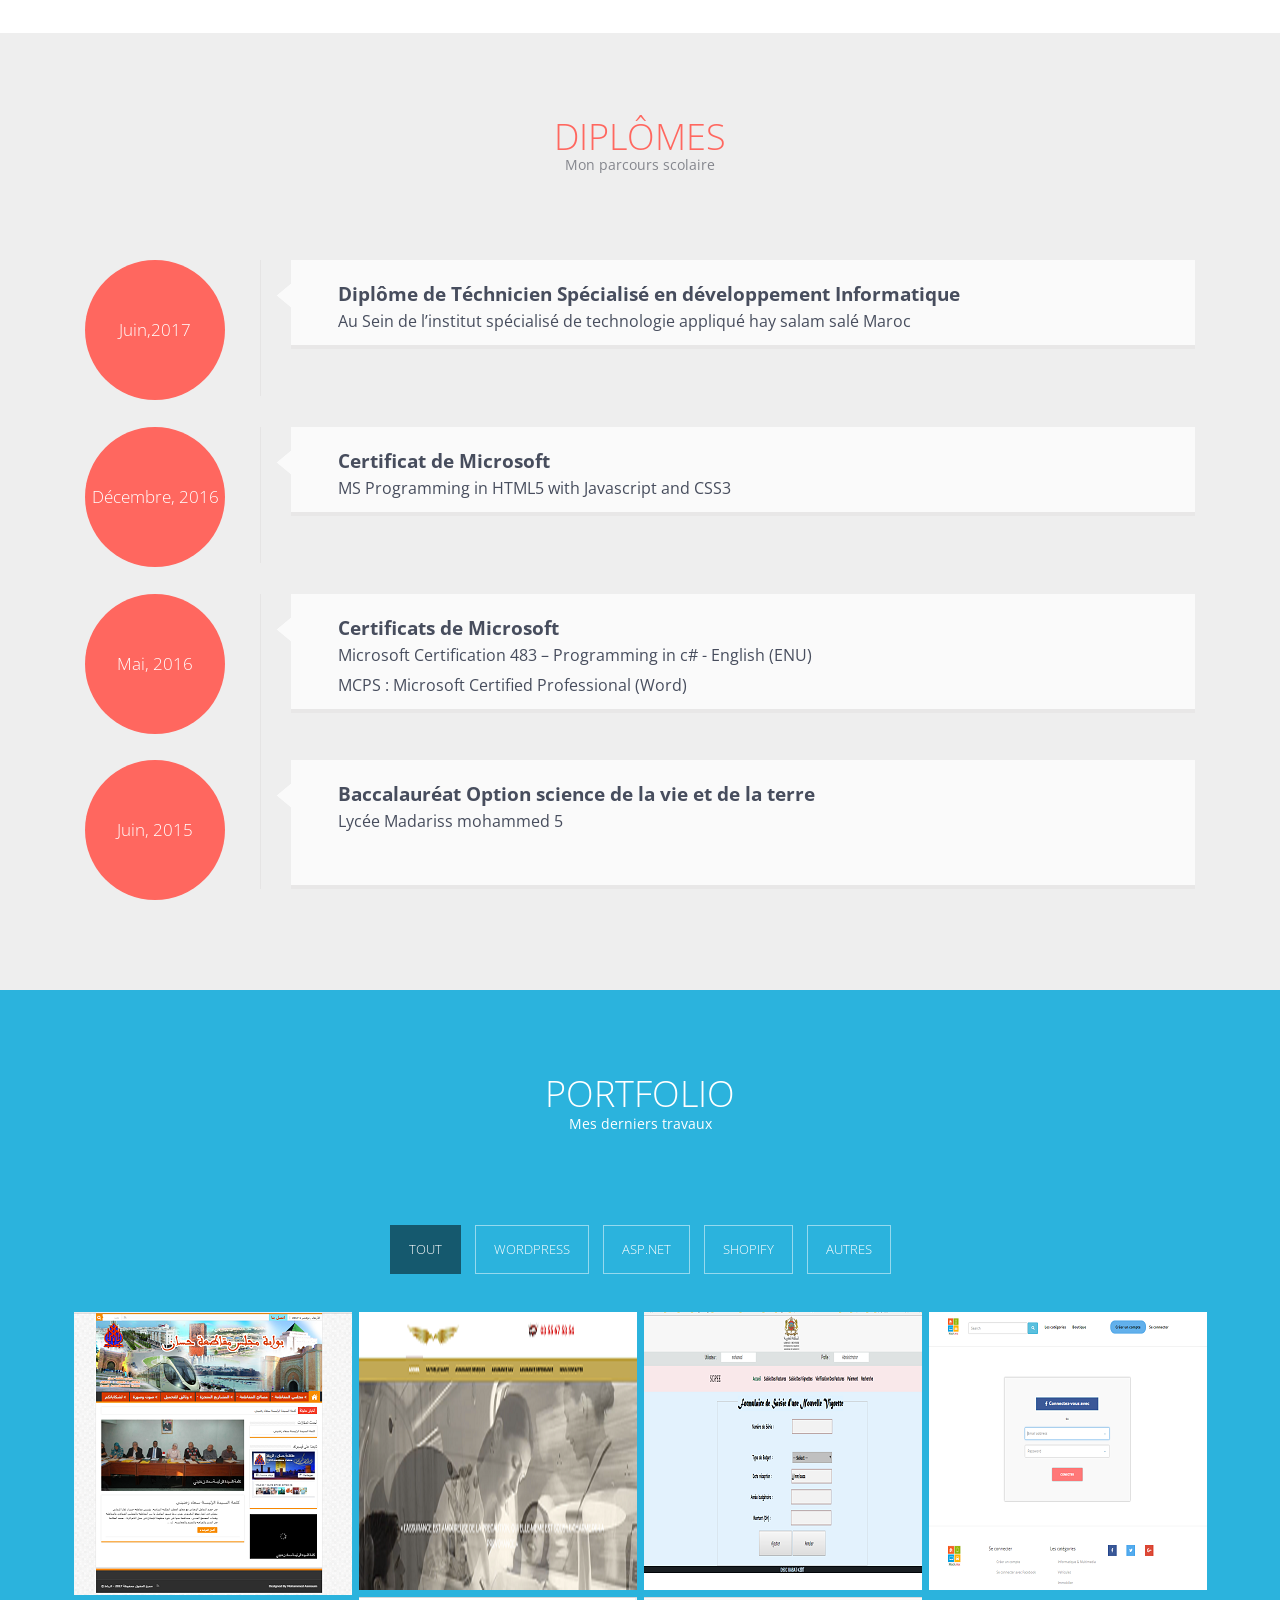
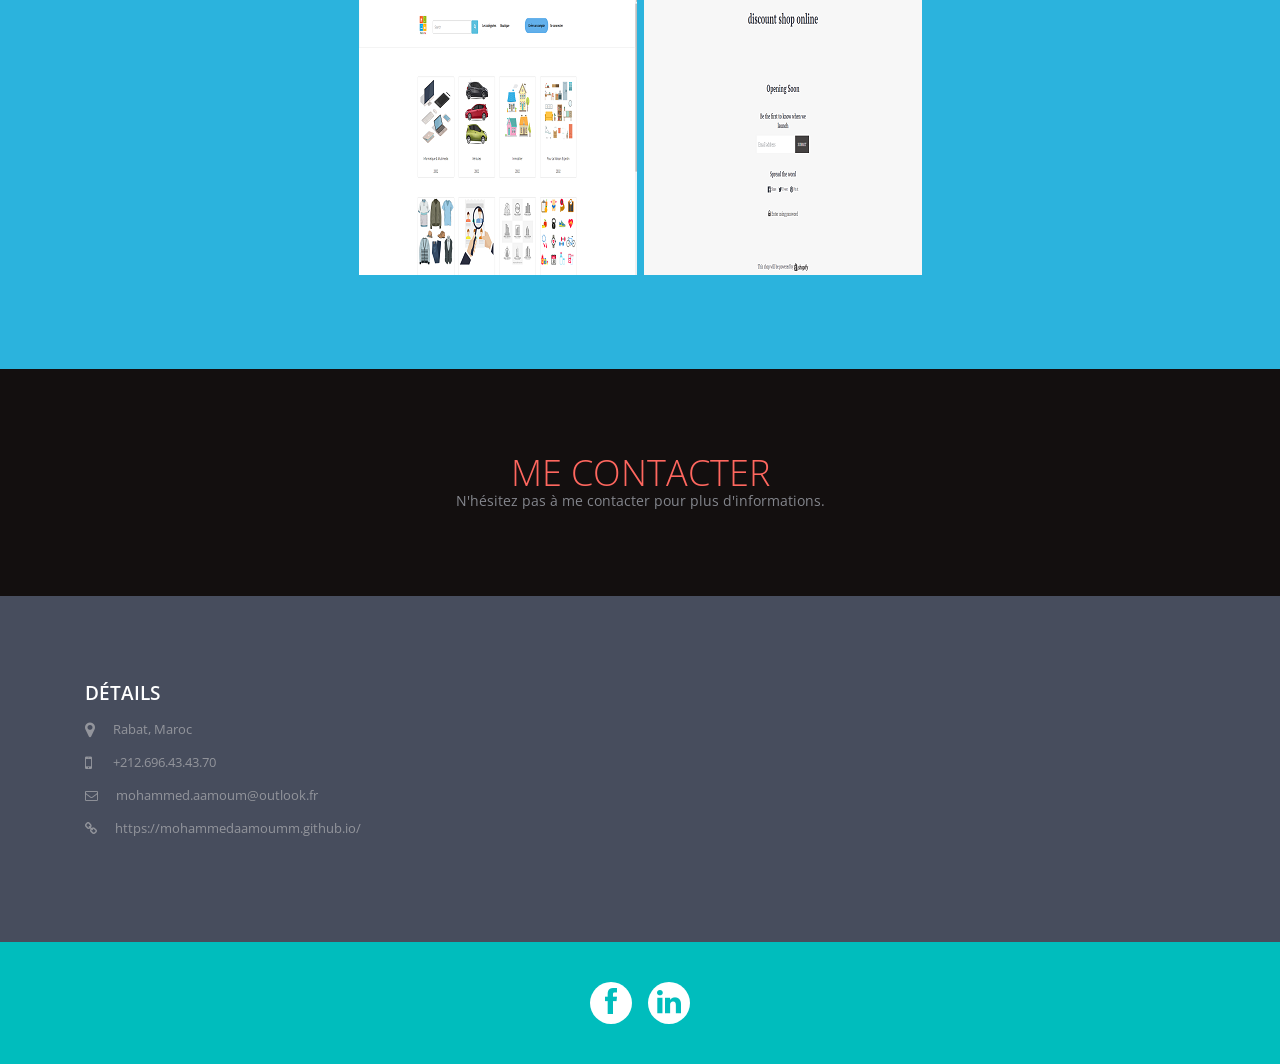
==== commit 30f61d5d: "Mohammed Aamoum portfolio Mohammed Aamoum portfolio" ====
--- a/index.html
+++ b/index.html
@@ -319,17 +319,6 @@
       </div>
       <!--contact info end-->
       <!--contact form start-->
-      <div class="col-xs-12 col-sm-9 col-md-8 col-lg-8 conForm">
-        <h4>Ecrivez-moi!</h4>
-        <div id="message"></div>
-        <form method="post" action="php/contact.php" name="cform" id="cform">
-          <input name="name" id="name" type="text" class="col-xs-12 col-sm-6 col-md-6 col-lg-6" placeholder="Votre nom..." >
-          <input name="email" id="email" type="email" class=" col-xs-12 col-sm-6 col-md-6 col-lg-6 noMarr" placeholder="Votre email..." >
-          <textarea name="comments" id="comments" cols="" rows="" class="col-xs-12 col-sm-12 col-md-12 col-lg-12" placeholder="Votre message..."></textarea>  
-          <input type="submit" id="submit" name="send" class="submitBnt" value="Envoyer le message">
-          <div id="simple-msg"></div>
-        </form>
-      </div>
       <!--contact form end-->
     </div>
   </section>
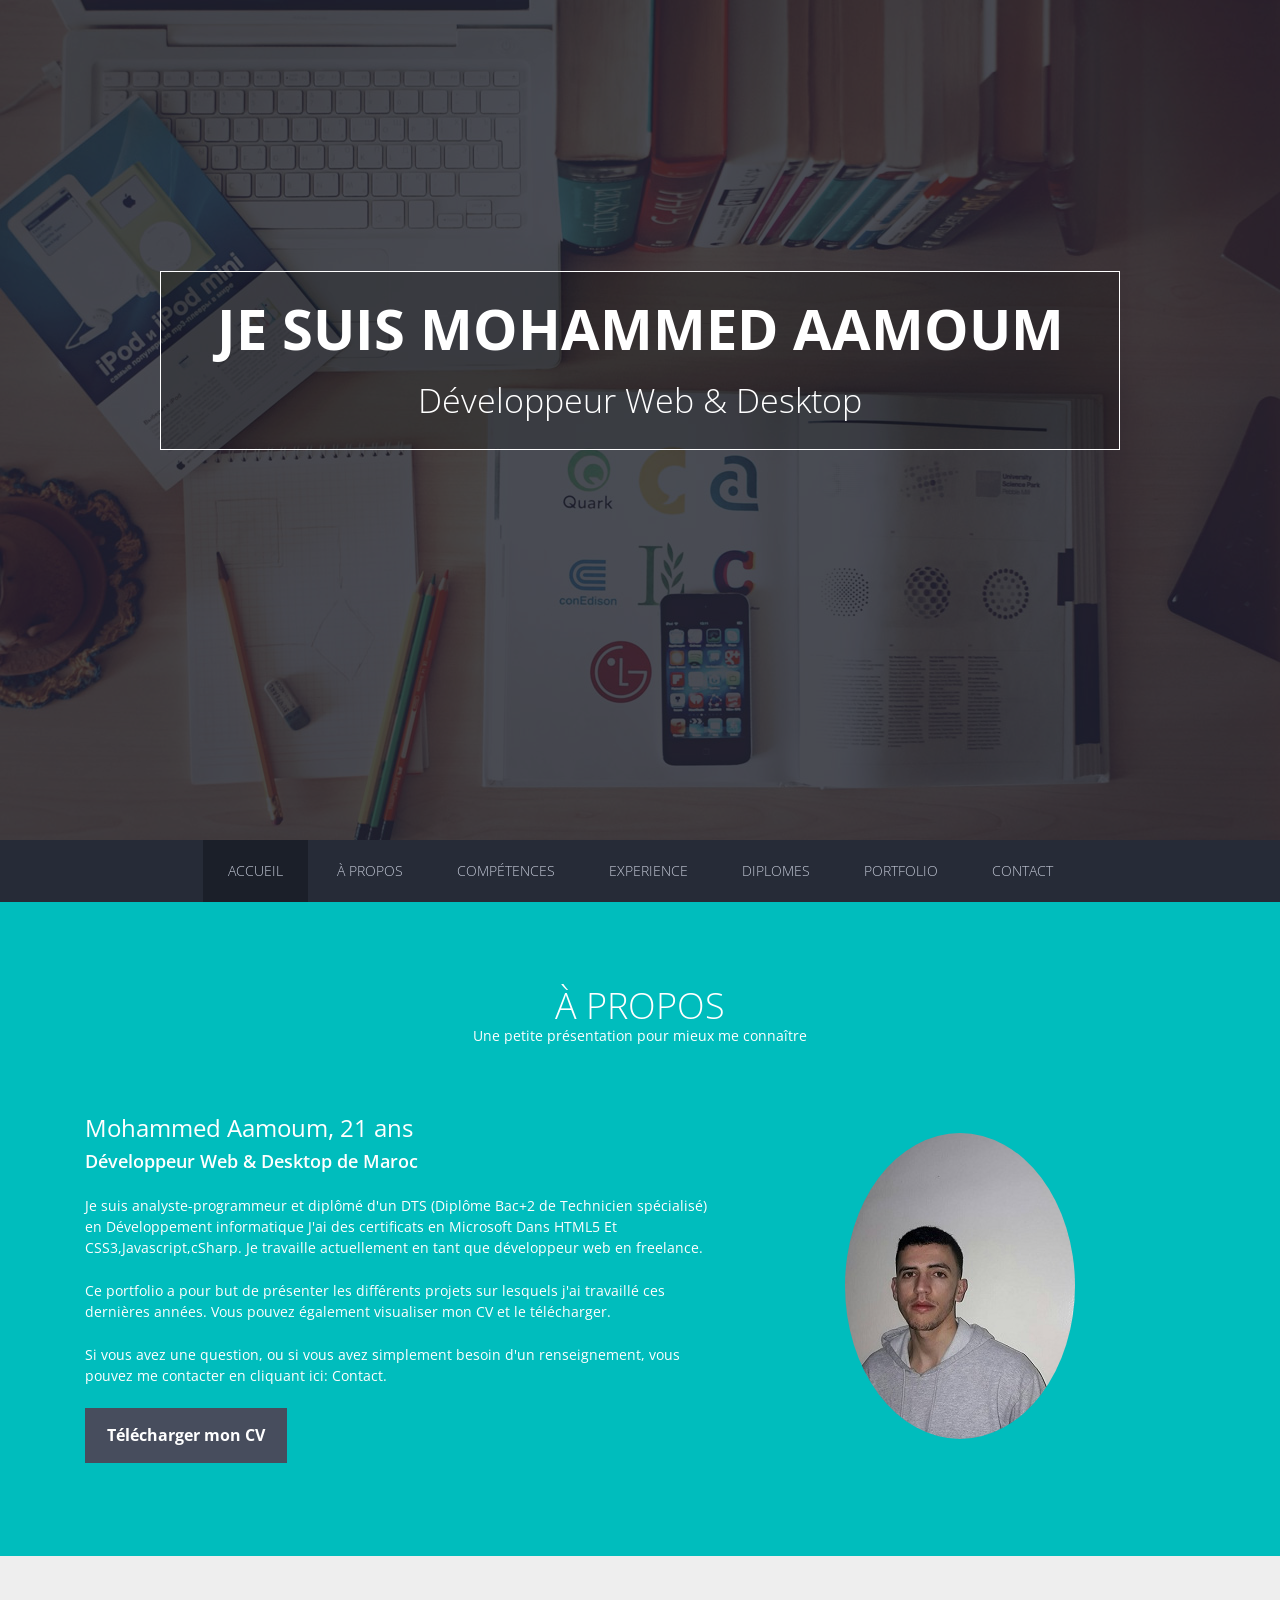
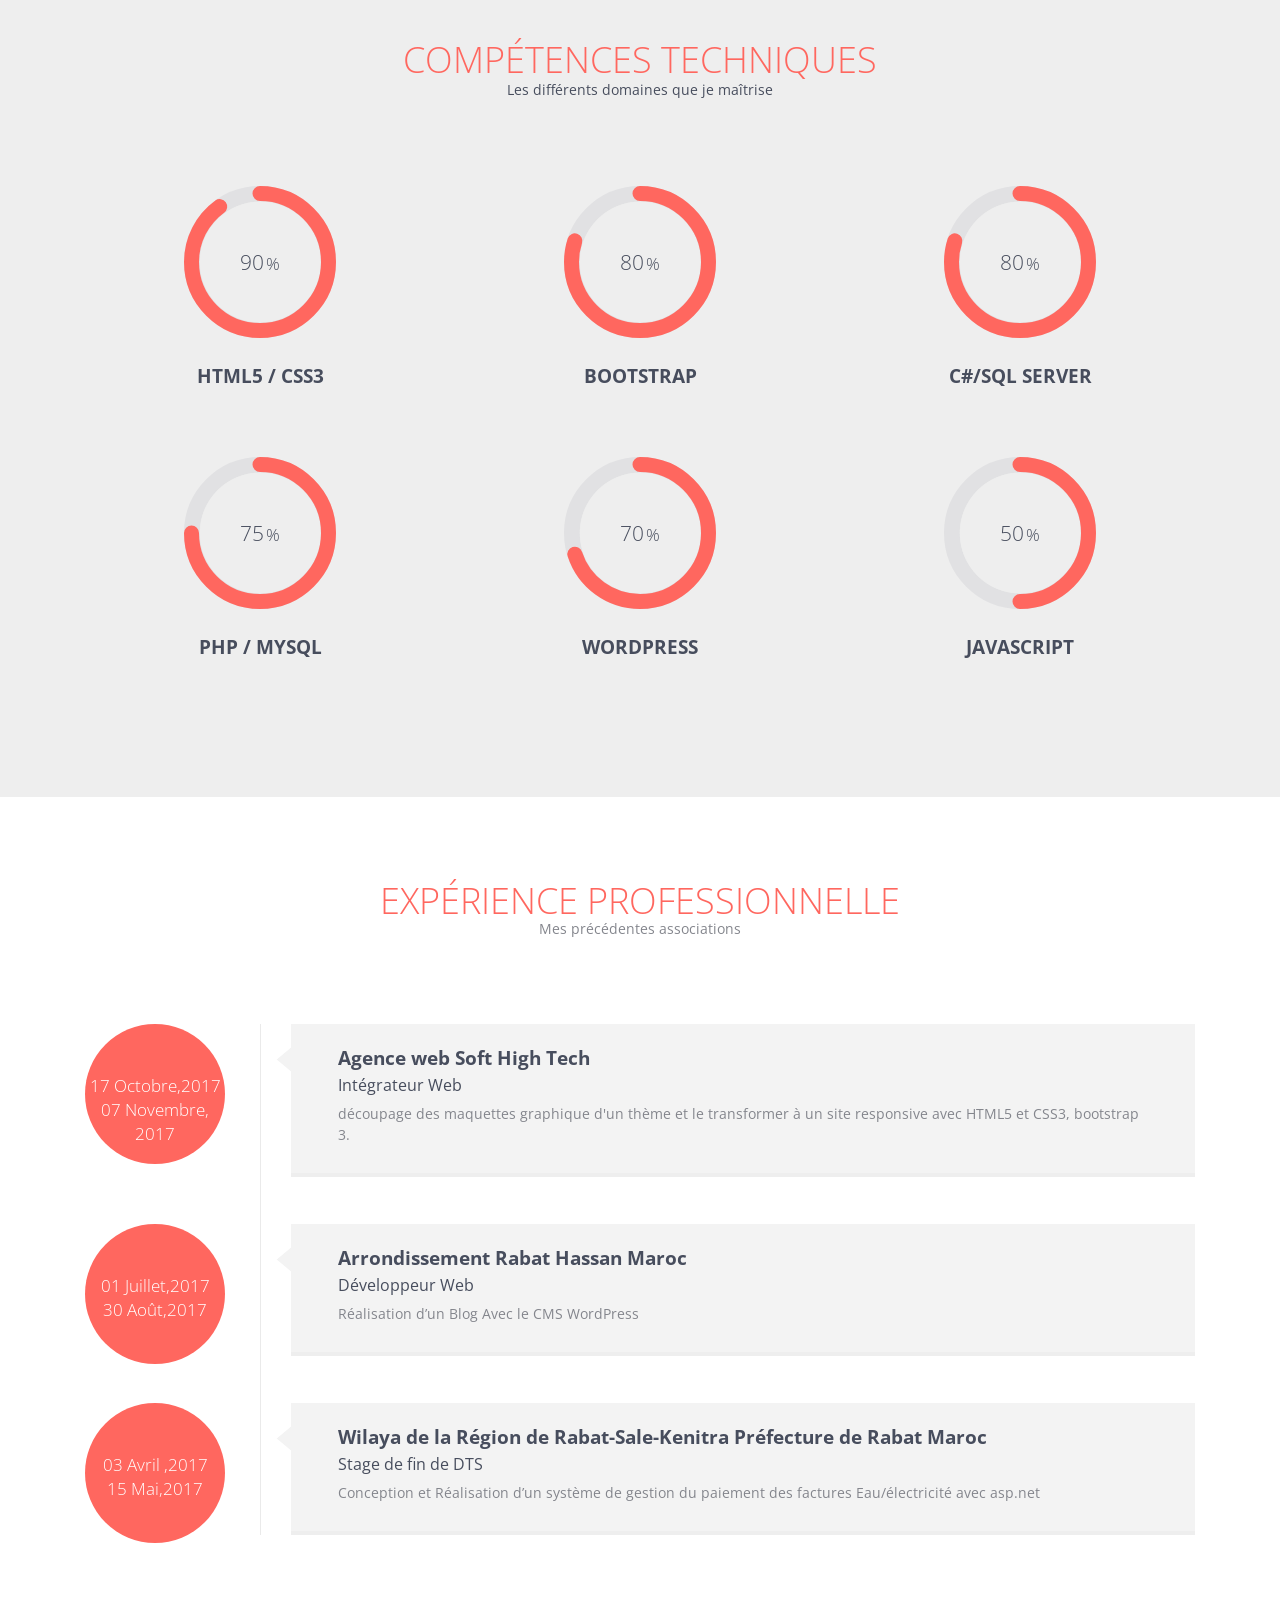
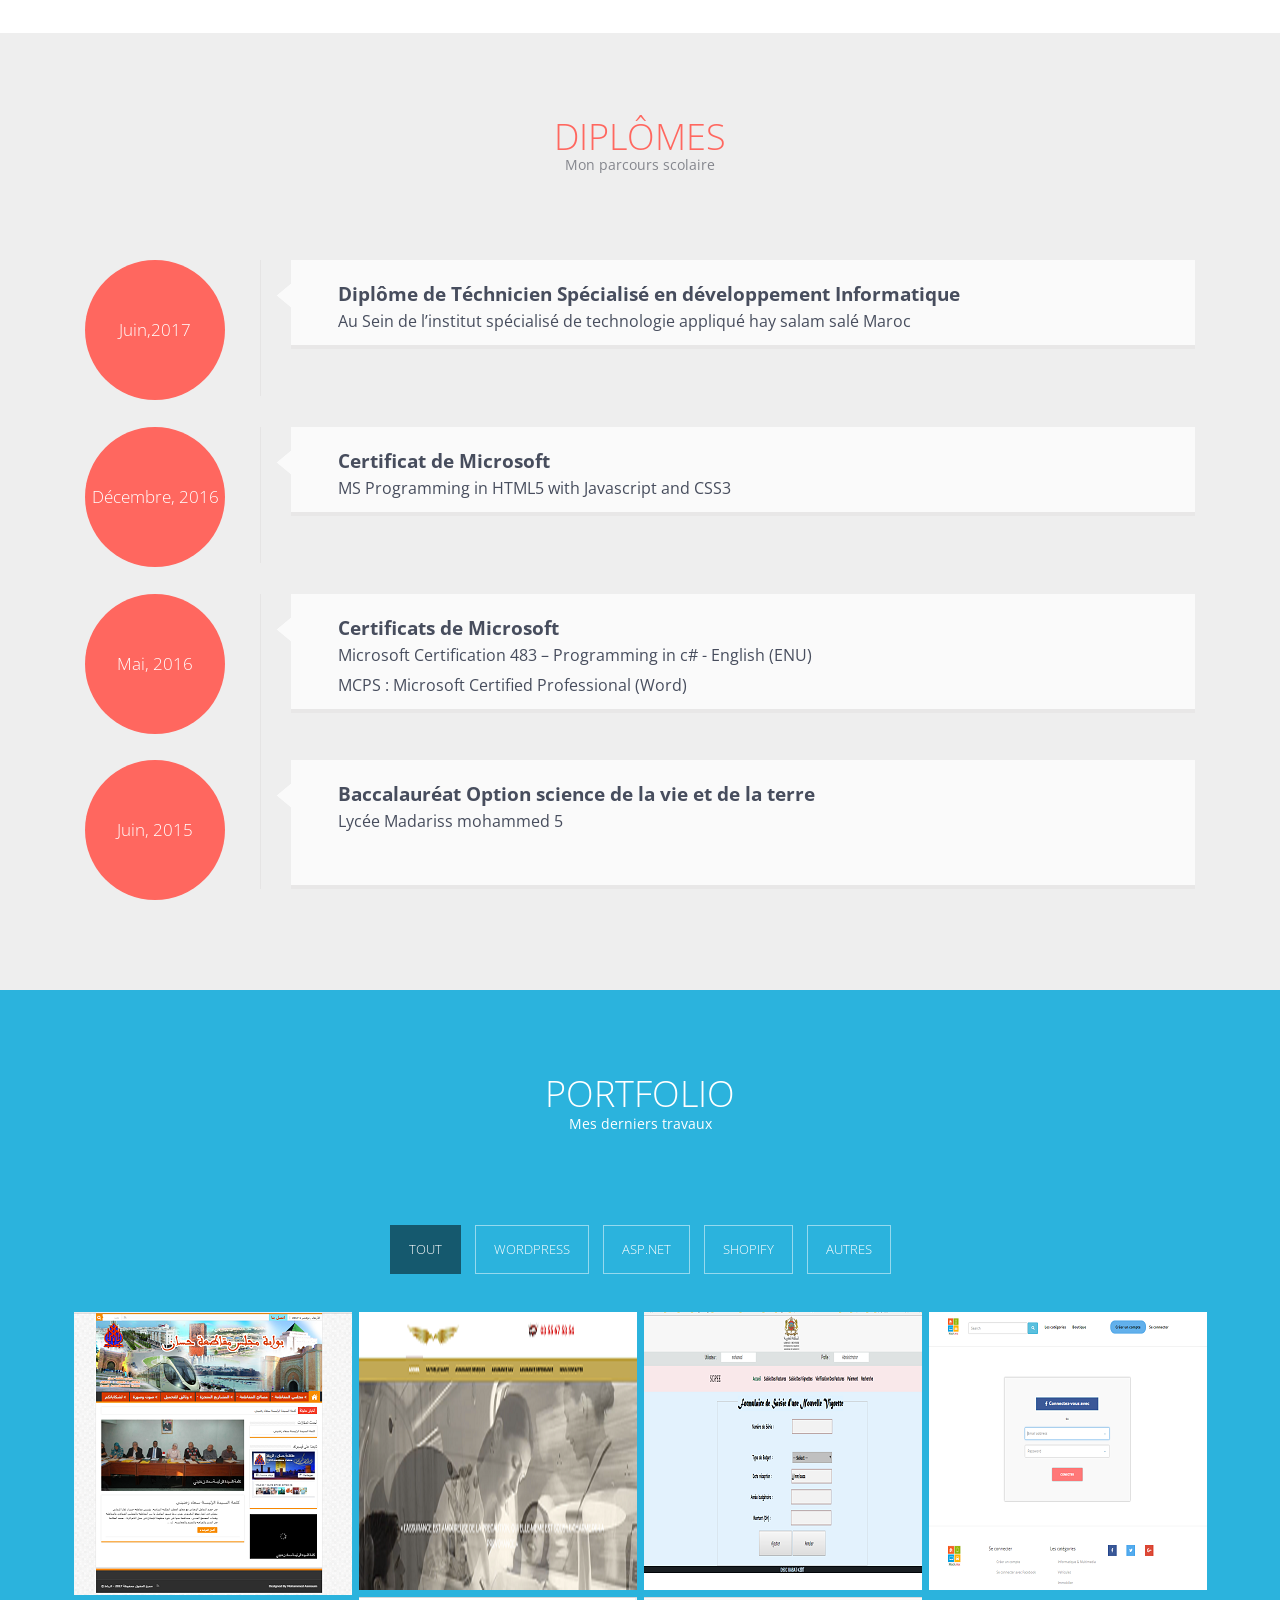
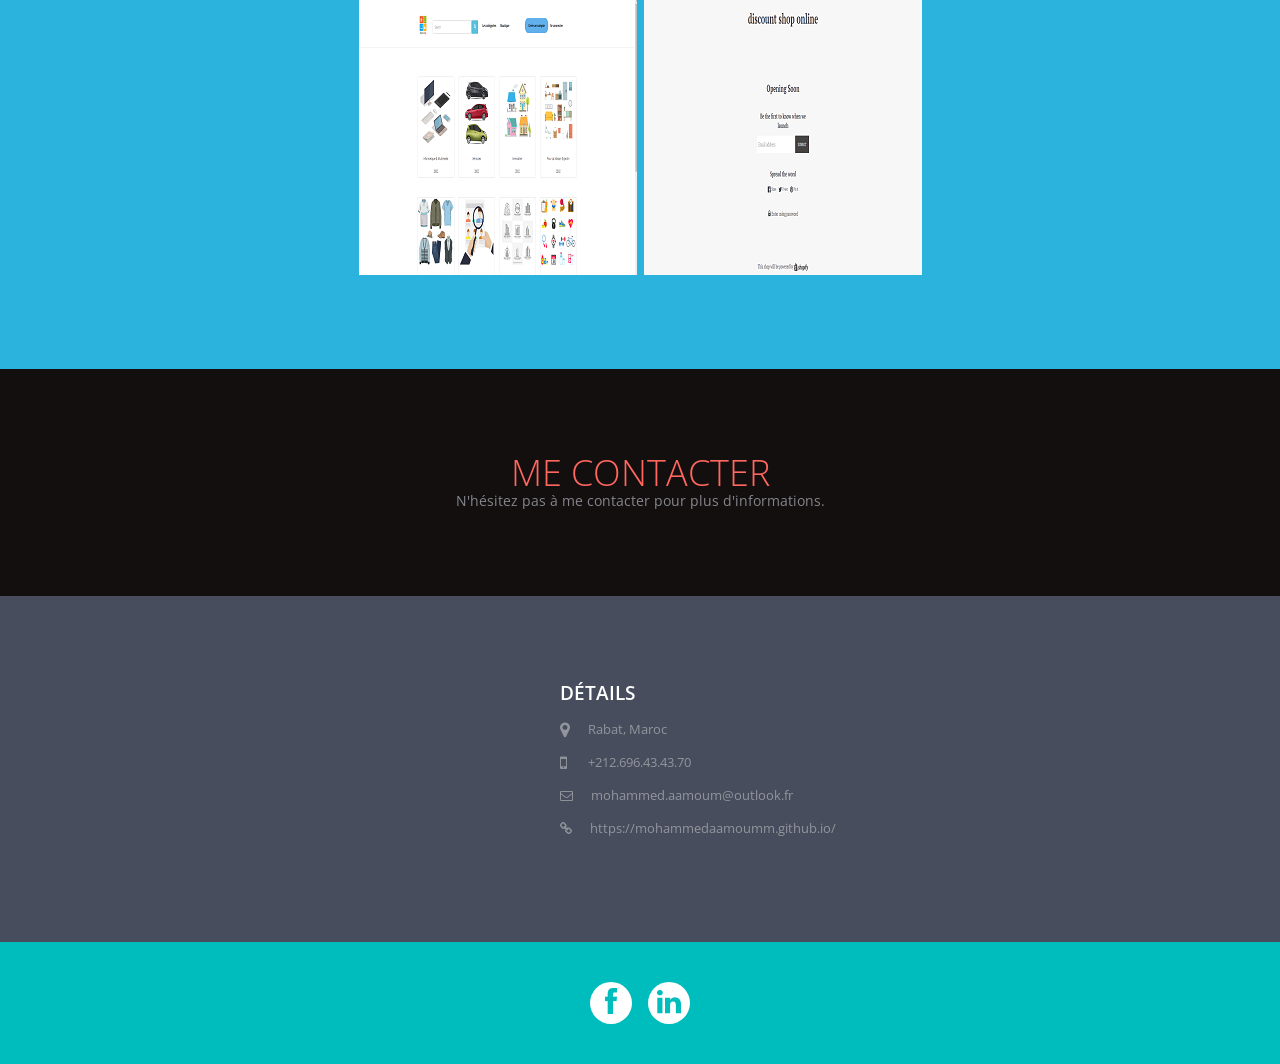
==== commit 381b8445: "Mohammed Aamoum Portfolio Mohammed Aamoum Portfolio" ====
--- a/index.html
+++ b/index.html
@@ -310,7 +310,7 @@
   <section class="contactDetails">
     <div class="container">
       <!--contact info start-->
-      <div class="col-xs-12 col-sm-3 col-md-4 col-lg-4">
+      <div class="col-xs-12 col-sm-3 col-lg-offset-5 col-md-4 col-lg-4">
         <h4>Détails</h4>
 <p> <i class="fa fa-map-marker fa-lg"></i> Rabat, Maroc</p>
         <p> <i class="fa fa-mobile fa-lg"></i> &nbsp;+212.696.43.43.70</p>
